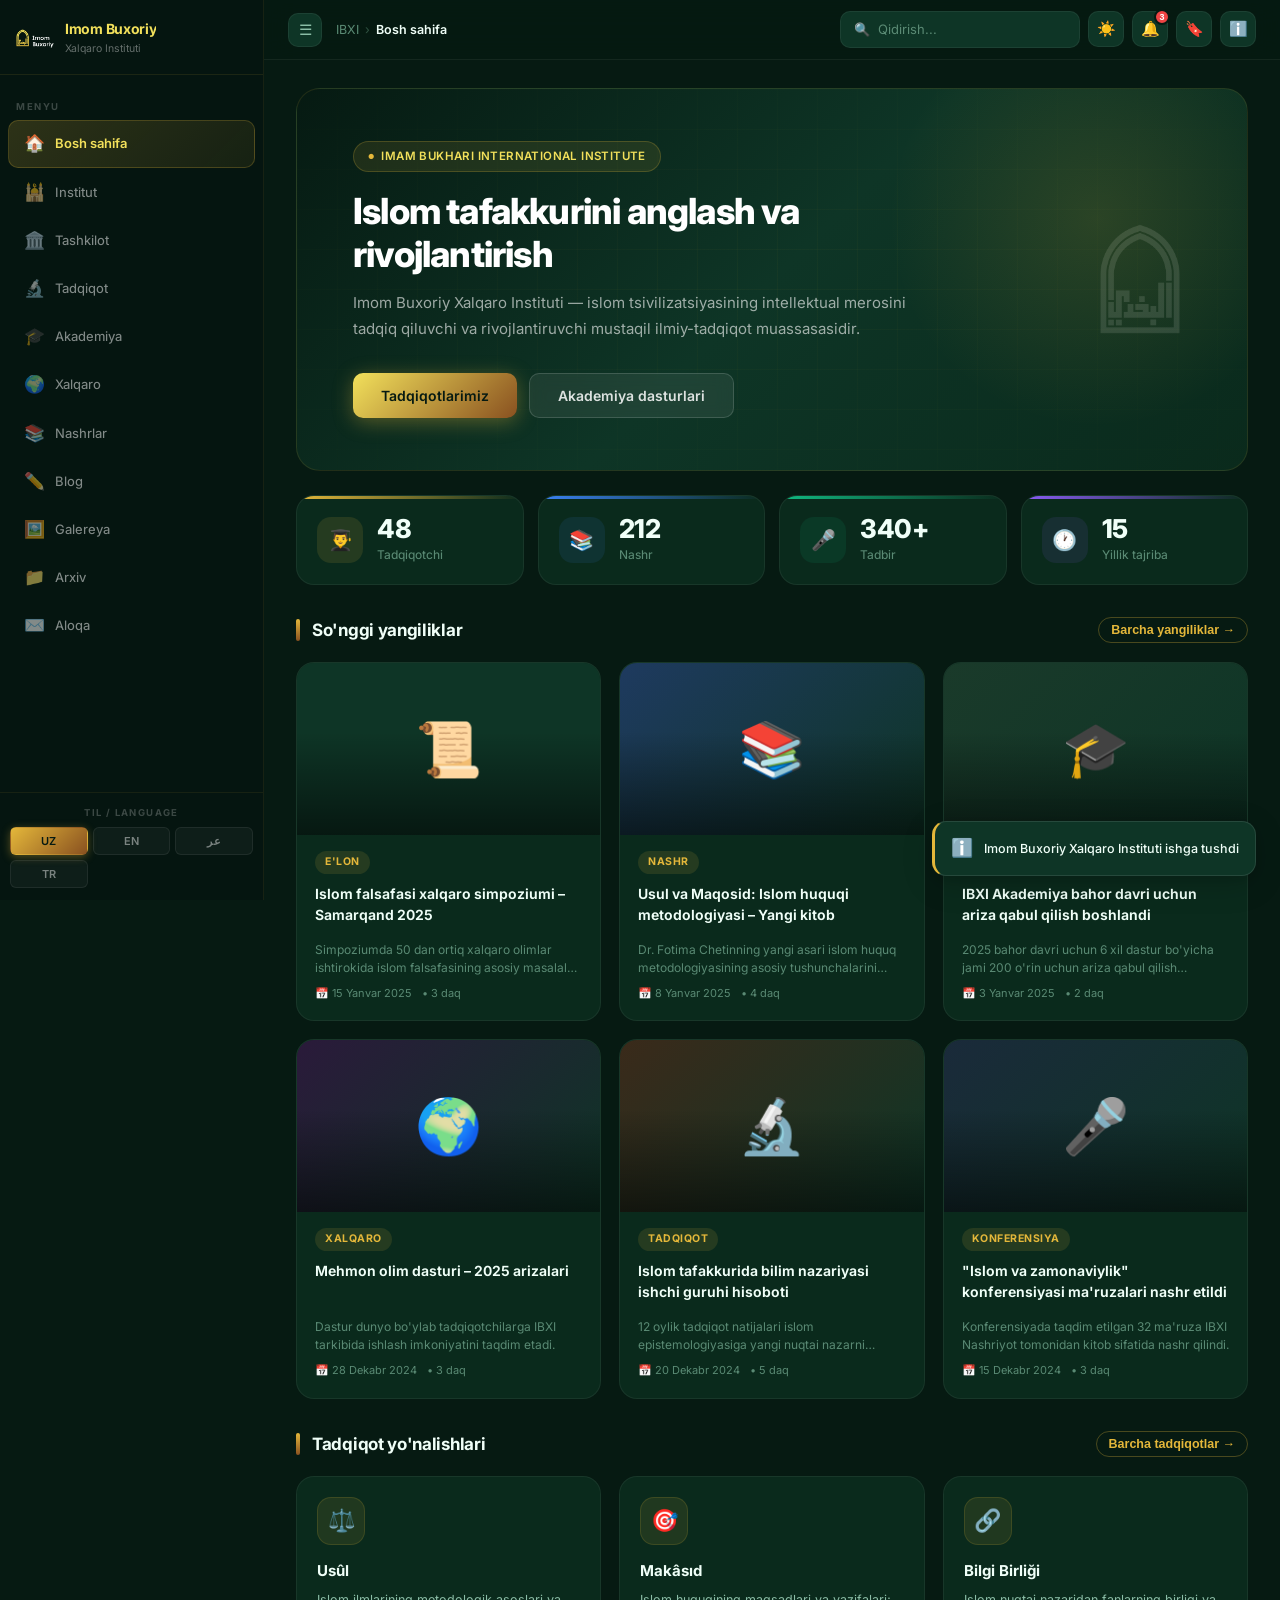
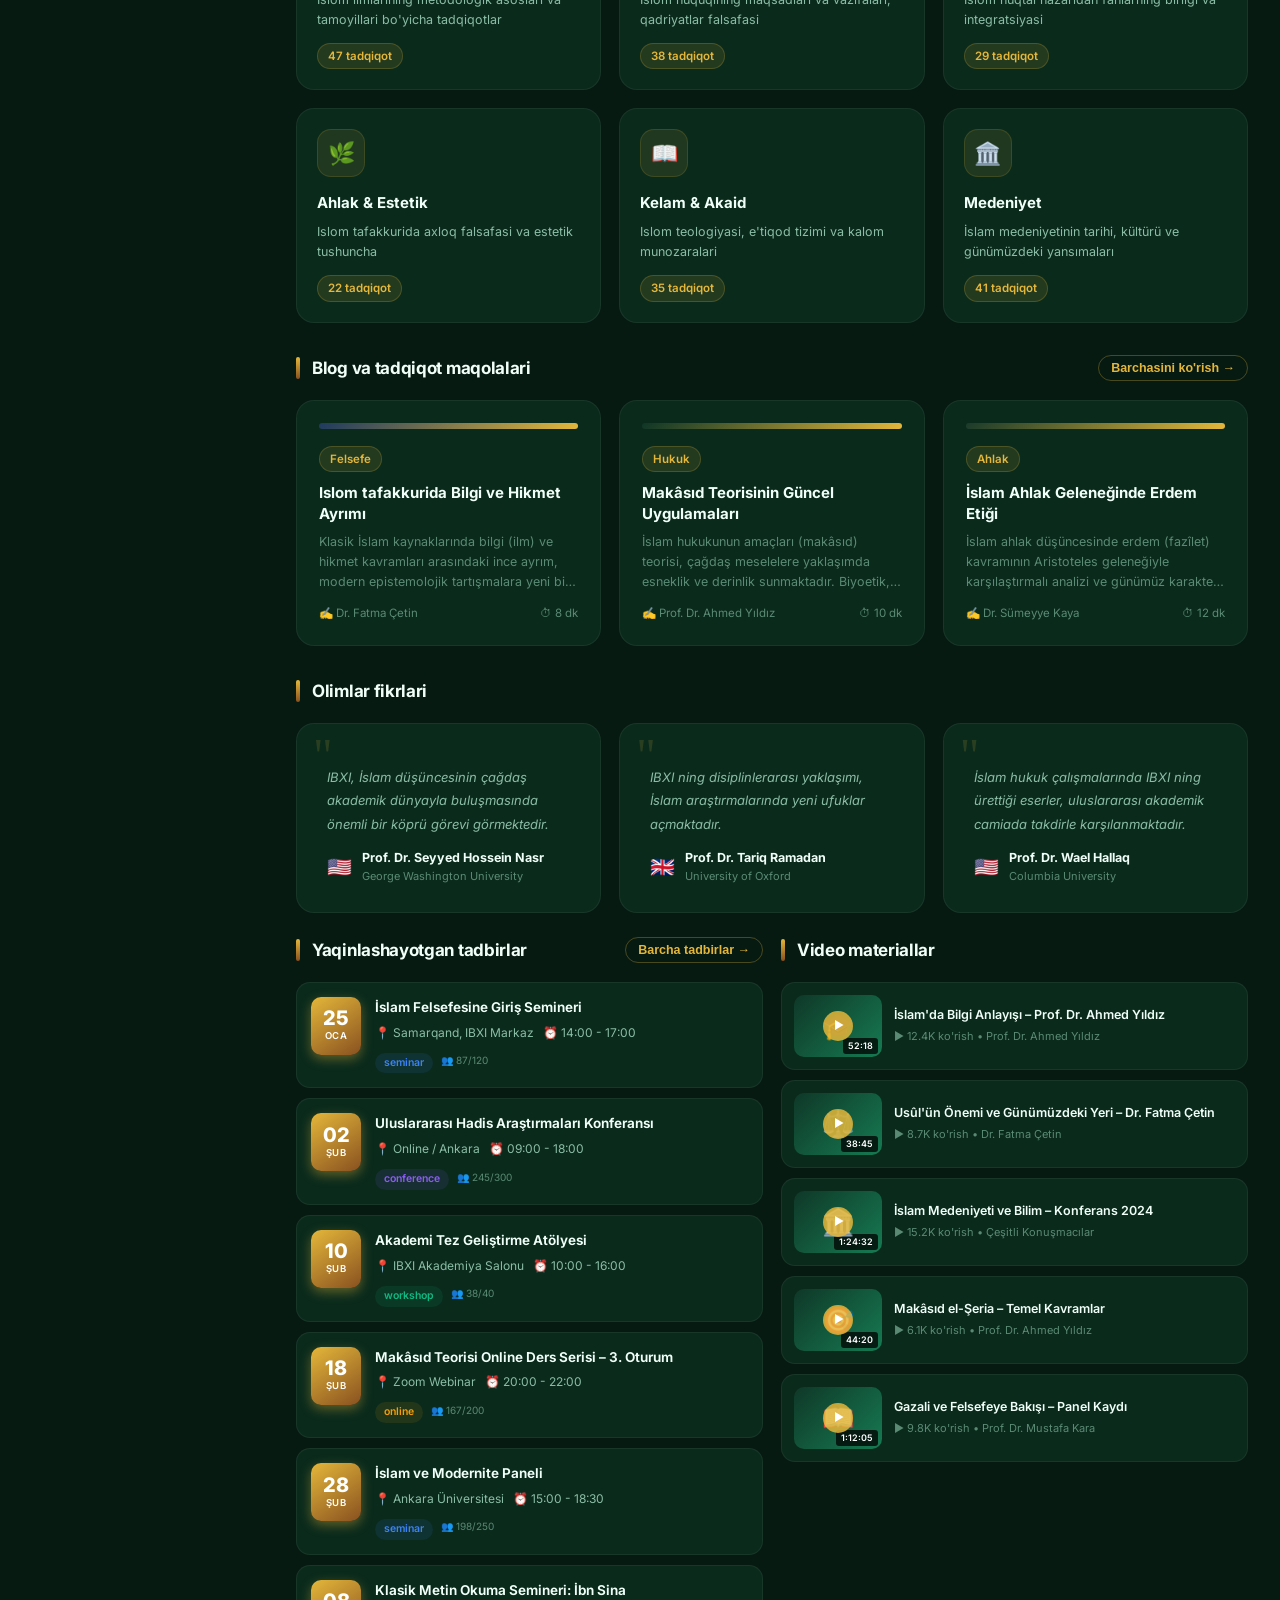
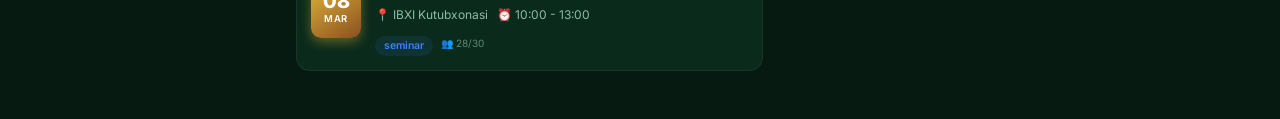
==== index.html @ f5ecc27b "IBXI - Imom Buxoriy Xalqaro Instituti web sayti 4 tilli (UZ/EN/AR/TR) web sayt va admin panel: - Aso" ====
<!DOCTYPE html>
<html lang="uz" data-theme="dark">
<head>
  <meta charset="UTF-8" />
  <meta name="viewport" content="width=device-width, initial-scale=1.0" />
  <title>Imom Buxoriy Xalqaro Instituti</title>
  <link rel="stylesheet" href="assets/css/style.css" />
  <link rel="icon" href="data:image/svg+xml,<svg xmlns='http://www.w3.org/2000/svg' viewBox='0 0 100 100'><rect width='100' height='100' rx='20' fill='%230f563e'/><text y='72' x='50' text-anchor='middle' font-size='36' font-family='serif' fill='%23e4b73a'>ب</text></svg>" />
</head>
<body>

<!-- MOBILE OVERLAY -->
<div id="mobile-overlay"></div>

<!-- LOADER -->
<div class="loader-backdrop show" id="loader">
  <img src="assets/img/logo-gold.png" alt="Logo" style="width:52px;height:52px;object-fit:contain;margin-bottom:4px" />
  <div class="spin"></div>
  <div class="loader-label">Imom Buxoriy Xalqaro Instituti yuklanmoqda...</div>
</div>

<!-- SIDEBAR -->
<aside id="sidebar"></aside>

<!-- TOPBAR -->
<header id="topbar"></header>

<!-- MAIN CONTENT -->
<main id="main-content">
  <div id="pages-container"></div>
</main>

<!-- SCROLL TO TOP -->
<button id="scroll-top-btn" onclick="scrollToTop()" title="Tepaga">↑</button>

<!-- TOAST CONTAINER -->
<div class="toast-container" id="toast-container"></div>

<!-- Generic Modal -->
<div class="modal-backdrop" id="news-modal">
  <div class="modal-box">
    <button class="modal-close" onclick="closeModal('news-modal')">✕</button>
    <div id="modal-content"></div>
  </div>
</div>

<!-- About Modal -->
<div class="modal-backdrop" id="about-modal">
  <div class="modal-box" style="max-width:460px">
    <button class="modal-close" onclick="closeModal('about-modal')">✕</button>
    <div style="text-align:center;margin-bottom:24px">
      <img src="assets/img/logo-gold.png" alt="Logo" style="width:72px;height:72px;object-fit:contain;margin:0 auto 14px" />
      <h2 style="font-size:20px;font-weight:700;color:var(--text-1)">Imom Buxoriy Xalqaro Instituti</h2>
      <p style="font-size:13px;color:var(--text-3);margin-top:4px">Imam Bukhari International Institute</p>
    </div>
    <div style="font-size:13px;color:var(--text-2);line-height:1.8;margin-bottom:20px">
      Bu ilova Imom Buxoriy Xalqaro Institutining barcha tadqiqot, ta'lim, nashriyot va tadbirlar faoliyatini kuzatib borish imkonini beradi.
    </div>
    <div style="display:grid;grid-template-columns:1fr 1fr;gap:10px;margin-bottom:20px">
      <div style="background:var(--surface-2);border:1px solid var(--border-1);border-radius:12px;padding:14px;text-align:center">
        <div style="font-size:15px;font-weight:700;color:var(--gold)">6</div>
        <div style="font-size:12px;color:var(--text-3);margin-top:4px">Tadqiqot yo'nalishlari</div>
      </div>
      <div style="background:var(--surface-2);border:1px solid var(--border-1);border-radius:12px;padding:14px;text-align:center">
        <div style="font-size:15px;font-weight:700;color:var(--gold)">6</div>
        <div style="font-size:12px;color:var(--text-3);margin-top:4px">Akademik dasturlar</div>
      </div>
      <div style="background:var(--surface-2);border:1px solid var(--border-1);border-radius:12px;padding:14px;text-align:center">
        <div style="font-size:15px;font-weight:700;color:var(--gold)">200+</div>
        <div style="font-size:12px;color:var(--text-3);margin-top:4px">Nashrlar</div>
      </div>
      <div style="background:var(--surface-2);border:1px solid var(--border-1);border-radius:12px;padding:14px;text-align:center">
        <div style="font-size:15px;font-weight:700;color:var(--gold)">340+</div>
        <div style="font-size:12px;color:var(--text-3);margin-top:4px">Tadbirlar</div>
      </div>
    </div>
    <div style="text-align:center">
      <div style="font-size:11px;color:var(--text-3)">Versiya 2.0.0 • 2025</div>
      <div style="font-size:11px;color:var(--text-3)">imambukhari.uz</div>
    </div>
  </div>
</div>

<!-- SCRIPTS -->
<script src="assets/js/data.js"></script>
<script src="assets/js/app.js"></script>

</body>
</html>
---- assets/css/style.css ----
/* =====================================================
   Imom Buxoriy Xalqaro Instituti  |  Premium UI v3.0
   ===================================================== */

@import url('https://fonts.googleapis.com/css2?family=Inter:wght@300;400;500;600;700;800&family=Amiri:wght@400;700&display=swap');

/* ─────────────────────────────────────────────────────
   DESIGN TOKENS
───────────────────────────────────────────────────── */
:root {
  /* Gold palette (brand gold: #e4b73a) */
  --gold-100: #fdf8e8;
  --gold-300: #f2e05b;
  --gold-400: #e4b73a;
  --gold-500: #c49a2e;
  --gold-600: #895120;
  --gold:     #e4b73a;

  /* Green palette (brand: #0f563e / #199b68) */
  --navy-900: #061a12;
  --navy-800: #0a2a1c;
  --navy-700: #0f3828;
  --navy-600: #0f563e;
  --navy-500: #167a52;
  --navy:     #0f3828;

  /* Sidebar */
  --sidebar-width: 264px;
  --topbar-h:       60px;

  /* Radius */
  --r-xs:  6px;
  --r-sm:  10px;
  --r-md:  14px;
  --r-lg:  18px;
  --r-xl:  24px;
  --r-full: 9999px;

  /* Shadow */
  --sh-xs:  0 1px 3px rgba(0,0,0,.08), 0 1px 2px rgba(0,0,0,.06);
  --sh-sm:  0 2px 8px rgba(0,0,0,.10), 0 1px 3px rgba(0,0,0,.06);
  --sh-md:  0 4px 16px rgba(0,0,0,.12), 0 2px 6px rgba(0,0,0,.08);
  --sh-lg:  0 8px 32px rgba(0,0,0,.16), 0 4px 12px rgba(0,0,0,.10);
  --sh-xl:  0 20px 60px rgba(0,0,0,.22), 0 8px 24px rgba(0,0,0,.14);
  --sh-gold: 0 4px 20px rgba(228,183,58,.35);
  --sh-gold-lg: 0 8px 40px rgba(228,183,58,.45);

  /* Transition */
  --t-fast: 150ms cubic-bezier(.4,0,.2,1);
  --t-base: 250ms cubic-bezier(.4,0,.2,1);
  --t-slow: 400ms cubic-bezier(.4,0,.2,1);
}

/* ─── DARK THEME ──────────────────────────────────── */
[data-theme="dark"] {
  --page-bg:        #061a12;
  --surface-1:      #0a2a1c;
  --surface-2:      #0e3526;
  --surface-3:      #124030;
  --surface-hover:  #164a38;
  --surface-active: #1a5540;

  --text-1:   #f0fff8;
  --text-2:   #8bbda6;
  --text-3:   #5a8a74;
  --text-inv: #061a12;

  --border-1: rgba(255,255,255,.06);
  --border-2: rgba(255,255,255,.10);
  --border-3: rgba(255,255,255,.14);

  --sidebar-bg:    #051510;
  --sidebar-item:  rgba(255,255,255,.04);
  --topbar-bg:     rgba(6,26,18,.88);

  --glass-bg:      rgba(10,42,28,.75);
  --glass-border:  rgba(255,255,255,.07);

  --chip-bg:  rgba(228,183,58,.12);
  --chip-text: #e4b73a;
}

/* ─── LIGHT THEME ─────────────────────────────────── */
[data-theme="light"] {
  --page-bg:        #f0f5f2;
  --surface-1:      #ffffff;
  --surface-2:      #f5f9f7;
  --surface-3:      #ecf2ee;
  --surface-hover:  #e6efe9;
  --surface-active: #dce8e0;

  --text-1:   #0a2a1c;
  --text-2:   #3d6652;
  --text-3:   #7a9e8c;
  --text-inv: #ffffff;

  --border-1: rgba(0,0,0,.06);
  --border-2: rgba(0,0,0,.09);
  --border-3: rgba(0,0,0,.14);

  --sidebar-bg:    #051510;
  --sidebar-item:  rgba(255,255,255,.04);
  --topbar-bg:     rgba(240,245,242,.92);

  --glass-bg:      rgba(255,255,255,.80);
  --glass-border:  rgba(0,0,0,.07);

  --chip-bg:  rgba(228,183,58,.14);
  --chip-text: #895120;
}

/* ─────────────────────────────────────────────────────
   RESET & BASE
───────────────────────────────────────────────────── */
*, *::before, *::after { box-sizing: border-box; margin: 0; padding: 0; }
html { font-size: 16px; scroll-behavior: smooth; }

body {
  font-family: 'Inter', sans-serif;
  background: var(--page-bg);
  color: var(--text-1);
  line-height: 1.6;
  overflow-x: hidden;
  transition: background var(--t-base), color var(--t-base);
}
[dir="rtl"] body { font-family: 'Amiri', 'Inter', sans-serif; }

a { text-decoration: none; color: inherit; }
button { cursor: pointer; border: none; outline: none; background: none; }
img { max-width: 100%; display: block; }
ul { list-style: none; }

/* Scrollbar */
::-webkit-scrollbar { width: 5px; height: 5px; }
::-webkit-scrollbar-track { background: transparent; }
::-webkit-scrollbar-thumb { background: rgba(228,183,58,.4); border-radius: 99px; }
::-webkit-scrollbar-thumb:hover { background: var(--gold); }

/* Focus ring */
:focus-visible { outline: 2px solid var(--gold); outline-offset: 2px; }

/* Mark (search highlight) */
mark { background: rgba(228,183,58,.22); color: var(--gold); border-radius: 3px; padding: 0 2px; }

/* ─────────────────────────────────────────────────────
   LAYOUT
───────────────────────────────────────────────────── */
#sidebar {
  position: fixed;
  inset: 0 auto 0 0;
  width: var(--sidebar-width);
  background: var(--sidebar-bg);
  display: flex;
  flex-direction: column;
  z-index: 1000;
  transition: width var(--t-base);
  overflow: hidden;
  border-right: 1px solid rgba(228,183,58,.08);
}
#sidebar.collapsed { width: 68px; }

#topbar {
  position: fixed;
  top: 0; left: var(--sidebar-width); right: 0;
  height: var(--topbar-h);
  background: var(--topbar-bg);
  backdrop-filter: blur(16px) saturate(180%);
  -webkit-backdrop-filter: blur(16px) saturate(180%);
  border-bottom: 1px solid var(--border-1);
  display: flex;
  align-items: center;
  justify-content: space-between;
  padding: 0 24px;
  z-index: 900;
  transition: left var(--t-base);
}
#topbar.collapsed { left: 68px; }

#main-content {
  margin-left: var(--sidebar-width);
  margin-top: var(--topbar-h);
  padding: 28px 32px 48px;
  min-height: calc(100vh - var(--topbar-h));
  transition: margin-left var(--t-base);
}
#main-content.collapsed { margin-left: 68px; }

/* ─────────────────────────────────────────────────────
   SIDEBAR INTERNALS
───────────────────────────────────────────────────── */
.sidebar-logo {
  display: flex;
  align-items: center;
  gap: 11px;
  padding: 18px 16px 16px;
  border-bottom: 1px solid rgba(228,183,58,.1);
  flex-shrink: 0;
}

.logo-mark {
  width: 38px; height: 38px;
  background: linear-gradient(135deg, var(--gold), var(--gold-600));
  border-radius: 10px;
  display: flex; align-items: center; justify-content: center;
  font-weight: 800; font-size: 13px; color: #fff;
  flex-shrink: 0;
  box-shadow: 0 4px 14px rgba(228,183,58,.5);
  letter-spacing: -.5px;
}

.logo-text { overflow: hidden; transition: var(--t-base); white-space: nowrap; }
.logo-text .lt-main { display: block; font-size: 14px; font-weight: 700; color: var(--gold-300); letter-spacing: -.3px; }
.logo-text .lt-sub  { display: block; font-size: 10.5px; font-weight: 400; color: rgba(255,255,255,.38); margin-top: 1px; }
#sidebar.collapsed .logo-text { opacity: 0; width: 0; }

.sidebar-nav { flex: 1; padding: 10px 0; overflow-y: auto; overflow-x: hidden; }
.sidebar-nav::-webkit-scrollbar { width: 3px; }

.nav-group-label {
  font-size: 9.5px; font-weight: 700; letter-spacing: 1.6px;
  text-transform: uppercase; color: rgba(255,255,255,.22);
  padding: 14px 16px 5px;
  white-space: nowrap; transition: var(--t-base);
}
#sidebar.collapsed .nav-group-label { opacity: 0; }

.nav-item {
  display: flex; align-items: center; gap: 10px;
  padding: 9px 14px;
  margin: 1px 8px;
  color: rgba(255,255,255,.5);
  font-size: 13px; font-weight: 450;
  border-radius: var(--r-sm);
  cursor: pointer;
  transition: all var(--t-fast);
  position: relative;
  white-space: nowrap;
  border: 1px solid transparent;
}
.nav-item:hover {
  background: var(--sidebar-item);
  color: rgba(255,255,255,.85);
  border-color: rgba(255,255,255,.05);
}
.nav-item.active {
  background: linear-gradient(135deg, rgba(228,183,58,.18), rgba(228,183,58,.08));
  color: var(--gold-300);
  font-weight: 600;
  border-color: rgba(228,183,58,.22);
}
.nav-item.active .nav-icon { color: var(--gold); }

.nav-icon {
  font-size: 17px;
  width: 22px; text-align: center;
  flex-shrink: 0;
  transition: var(--t-fast);
}
.nav-label { transition: var(--t-base); line-height: 1; }
#sidebar.collapsed .nav-label { opacity: 0; width: 0; overflow: hidden; }

/* Tooltip when collapsed */
.nav-tooltip {
  position: absolute;
  left: calc(68px - 8px);
  top: 50%; transform: translateY(-50%);
  background: var(--surface-2);
  color: var(--text-1);
  padding: 6px 12px;
  border-radius: var(--r-sm);
  font-size: 12px; font-weight: 500;
  white-space: nowrap;
  opacity: 0; visibility: hidden;
  pointer-events: none;
  box-shadow: var(--sh-md);
  border: 1px solid var(--border-2);
  transition: var(--t-fast);
  z-index: 9999;
}
#sidebar.collapsed .nav-item:hover .nav-tooltip { opacity: 1; visibility: visible; }

/* Sidebar footer */
.sidebar-footer {
  padding: 12px 10px;
  border-top: 1px solid rgba(228,183,58,.08);
  flex-shrink: 0;
}
.lang-grid {
  display: grid;
  grid-template-columns: 1fr 1fr 1fr;
  gap: 5px;
}
#sidebar.collapsed .lang-grid { grid-template-columns: 1fr; }

.lang-btn {
  background: rgba(255,255,255,.04);
  color: rgba(255,255,255,.45);
  border: 1px solid rgba(255,255,255,.07);
  border-radius: var(--r-xs);
  padding: 6px 4px;
  font-size: 11px; font-weight: 600;
  font-family: 'Inter', sans-serif;
  letter-spacing: .3px;
  transition: all var(--t-fast);
  text-align: center;
}
.lang-btn:hover { background: rgba(255,255,255,.08); color: rgba(255,255,255,.75); }
.lang-btn.active {
  background: linear-gradient(135deg, var(--gold), var(--gold-600));
  color: var(--navy-900);
  border-color: transparent;
  box-shadow: 0 2px 8px rgba(228,183,58,.35);
}

/* ─────────────────────────────────────────────────────
   TOPBAR INTERNALS
───────────────────────────────────────────────────── */
.topbar-left { display: flex; align-items: center; gap: 14px; }

.tb-toggle {
  width: 34px; height: 34px;
  background: var(--surface-2);
  border: 1px solid var(--border-1);
  border-radius: var(--r-sm);
  display: flex; align-items: center; justify-content: center;
  font-size: 15px; color: var(--text-2);
  transition: all var(--t-fast);
}
.tb-toggle:hover { background: var(--gold); color: #fff; border-color: transparent; }

.breadcrumb {
  display: flex; align-items: center; gap: 6px;
  font-size: 12.5px; color: var(--text-3);
}
.breadcrumb .bc-sep { opacity: .5; }
.breadcrumb .bc-current { color: var(--text-1); font-weight: 600; }

.topbar-right { display: flex; align-items: center; gap: 8px; position: relative; }

/* Search */
.search-wrap {
  position: relative;
  display: flex; align-items: center;
}
.search-box {
  display: flex; align-items: center; gap: 8px;
  background: var(--surface-2);
  border: 1px solid var(--border-1);
  border-radius: var(--r-sm);
  padding: 7px 13px;
  width: 240px;
  transition: all var(--t-base);
}
.search-box:focus-within {
  border-color: rgba(228,183,58,.5);
  box-shadow: 0 0 0 3px rgba(228,183,58,.1);
  width: 300px;
}
.search-box .si { font-size: 13px; color: var(--text-3); flex-shrink: 0; }
.search-box input {
  border: none; background: transparent;
  color: var(--text-1); font-size: 13px;
  font-family: 'Inter', sans-serif;
  width: 100%; outline: none;
}
.search-box input::placeholder { color: var(--text-3); }

.search-results {
  display: none;
  position: absolute;
  top: calc(100% + 8px);
  right: 0;
  width: 360px;
  background: var(--surface-2);
  border: 1px solid var(--border-2);
  border-radius: var(--r-md);
  box-shadow: var(--sh-xl);
  z-index: 9999;
  max-height: 380px;
  overflow-y: auto;
  overflow-x: hidden;
}
.search-results.show { display: block; animation: dropIn .18s ease; }
@keyframes dropIn {
  from { opacity: 0; transform: translateY(-6px) scale(.98); }
  to   { opacity: 1; transform: translateY(0)    scale(1); }
}
.sr-item {
  display: flex; gap: 12px; align-items: center;
  padding: 11px 16px;
  cursor: pointer;
  transition: background var(--t-fast);
  border-bottom: 1px solid var(--border-1);
}
.sr-item:last-child { border-bottom: none; }
.sr-item:hover { background: var(--surface-hover); }
.sr-icon { font-size: 20px; flex-shrink: 0; }
.sr-title { font-size: 13px; font-weight: 500; color: var(--text-1); line-height: 1.4; }
.sr-cat   { font-size: 11px; color: var(--text-3); margin-top: 2px; }

/* Topbar icon buttons */
.tb-btn {
  width: 36px; height: 36px;
  background: var(--surface-2);
  border: 1px solid var(--border-1);
  border-radius: var(--r-sm);
  display: flex; align-items: center; justify-content: center;
  font-size: 15px; color: var(--text-2);
  transition: all var(--t-fast);
  position: relative;
  flex-shrink: 0;
}
.tb-btn:hover { background: var(--gold); color: #fff; border-color: transparent; box-shadow: var(--sh-gold); }

.notif-dot {
  position: absolute; top: -3px; right: -3px;
  width: 16px; height: 16px;
  background: #ef4444;
  border-radius: 50%;
  font-size: 9px; font-weight: 700; color: #fff;
  display: flex; align-items: center; justify-content: center;
  border: 2px solid var(--page-bg);
}

/* ─────────────────────────────────────────────────────
   PAGE SYSTEM
───────────────────────────────────────────────────── */
.page { display: none; }
.page.active {
  display: block;
  animation: pageIn .32s cubic-bezier(.22,.61,.36,1);
}
@keyframes pageIn {
  from { opacity: 0; transform: translateY(16px); }
  to   { opacity: 1; transform: translateY(0); }
}

/* ─────────────────────────────────────────────────────
   SECTION HEADERS
───────────────────────────────────────────────────── */
.page-hero {
  margin-bottom: 28px;
}
.page-hero h1 {
  font-size: 26px; font-weight: 800;
  color: var(--text-1); letter-spacing: -.6px;
  line-height: 1.2;
}
.page-hero p { font-size: 14px; color: var(--text-2); margin-top: 6px; line-height: 1.6; }

.section-head {
  display: flex; align-items: center; justify-content: space-between;
  margin-bottom: 18px; margin-top: 32px;
}
.section-head:first-child { margin-top: 0; }
.section-head .sh-left { display: flex; align-items: center; gap: 12px; }
.sh-bar {
  width: 4px; height: 22px;
  background: linear-gradient(180deg, var(--gold), var(--gold-600));
  border-radius: 99px;
  flex-shrink: 0;
}
.section-head h2 {
  font-size: 17px; font-weight: 700;
  color: var(--text-1); letter-spacing: -.3px;
}
.section-head .see-all {
  font-size: 12.5px; font-weight: 600; color: var(--gold);
  padding: 5px 12px; border-radius: var(--r-full);
  border: 1px solid rgba(228,183,58,.3);
  transition: all var(--t-fast);
  cursor: pointer;
}
.section-head .see-all:hover {
  background: rgba(228,183,58,.1);
  border-color: var(--gold);
}

/* ─────────────────────────────────────────────────────
   GRID SYSTEM
───────────────────────────────────────────────────── */
.g-2 { display: grid; grid-template-columns: repeat(2, 1fr); gap: 18px; }
.g-3 { display: grid; grid-template-columns: repeat(3, 1fr); gap: 18px; }
.g-4 { display: grid; grid-template-columns: repeat(4, 1fr); gap: 16px; }
.g-auto { display: grid; grid-template-columns: repeat(auto-fill, minmax(280px,1fr)); gap: 18px; }

/* ─────────────────────────────────────────────────────
   CARDS — Base
───────────────────────────────────────────────────── */
.card {
  background: var(--surface-1);
  border: 1px solid var(--border-1);
  border-radius: var(--r-lg);
  padding: 22px;
  transition: all var(--t-base);
}
.card-hover:hover {
  border-color: rgba(228,183,58,.3);
  box-shadow: var(--sh-md);
  transform: translateY(-2px);
}

/* Glass card */
.card-glass {
  background: var(--glass-bg);
  backdrop-filter: blur(20px) saturate(160%);
  -webkit-backdrop-filter: blur(20px) saturate(160%);
  border: 1px solid var(--glass-border);
  border-radius: var(--r-lg);
  padding: 22px;
}

/* ─────────────────────────────────────────────────────
   HERO BANNER
───────────────────────────────────────────────────── */
.hero-banner {
  position: relative;
  background: linear-gradient(135deg, #061a12 0%, #0e3526 50%, #0a2a1c 100%);
  border-radius: var(--r-xl);
  padding: 52px 56px;
  overflow: hidden;
  margin-bottom: 24px;
  border: 1px solid rgba(228,183,58,.12);
}
/* Decorative grid */
.hero-banner::before {
  content: '';
  position: absolute; inset: 0;
  background-image:
    linear-gradient(rgba(228,183,58,.04) 1px, transparent 1px),
    linear-gradient(90deg, rgba(228,183,58,.04) 1px, transparent 1px);
  background-size: 40px 40px;
  mask-image: radial-gradient(ellipse 80% 80% at 50% 50%, black, transparent);
}
/* Glow blobs */
.hero-banner::after {
  content: '';
  position: absolute;
  top: -80px; right: -60px;
  width: 420px; height: 420px;
  background: radial-gradient(circle, rgba(228,183,58,.14) 0%, transparent 70%);
  border-radius: 50%;
  pointer-events: none;
}
.hero-content { position: relative; z-index: 1; max-width: 600px; }
.hero-eyebrow {
  display: inline-flex; align-items: center; gap: 7px;
  background: rgba(228,183,58,.1);
  border: 1px solid rgba(228,183,58,.22);
  border-radius: var(--r-full);
  padding: 5px 14px;
  font-size: 11.5px; font-weight: 600; color: var(--gold-300);
  letter-spacing: .4px; text-transform: uppercase;
  margin-bottom: 18px;
}
.hero-eyebrow::before { content: '●'; font-size: 7px; color: var(--gold); }
.hero-banner h1 {
  font-size: 36px; font-weight: 800;
  color: #fff; line-height: 1.2;
  letter-spacing: -.8px;
  margin-bottom: 14px;
}
.hero-banner h1 em {
  font-style: normal;
  background: linear-gradient(90deg, var(--gold-300), var(--gold));
  -webkit-background-clip: text;
  -webkit-text-fill-color: transparent;
  background-clip: text;
}
.hero-banner p {
  color: rgba(255,255,255,.6);
  font-size: 15px; line-height: 1.75;
  margin-bottom: 30px;
}
.hero-actions { display: flex; gap: 12px; flex-wrap: wrap; }

/* Hero decoration right side */
.hero-deco {
  position: absolute;
  right: 52px; top: 50%;
  transform: translateY(-50%);
  font-size: 110px; line-height: 1;
  color: rgba(228,183,58,.08);
  pointer-events: none;
  z-index: 0;
  user-select: none;
}

/* ─────────────────────────────────────────────────────
   BUTTONS
───────────────────────────────────────────────────── */
.btn {
  display: inline-flex; align-items: center; gap: 7px;
  padding: 10px 20px;
  border-radius: var(--r-sm);
  font-size: 13px; font-weight: 600;
  font-family: 'Inter', sans-serif;
  transition: all var(--t-fast);
  cursor: pointer; border: none; white-space: nowrap;
}
.btn-gold {
  background: linear-gradient(135deg, var(--gold-300), var(--gold-600));
  color: var(--navy-900);
  box-shadow: var(--sh-gold);
}
.btn-gold:hover { box-shadow: var(--sh-gold-lg); transform: translateY(-2px); filter: brightness(1.06); }
.btn-gold:active { transform: translateY(0); }

.btn-outline {
  background: rgba(255,255,255,.07);
  color: rgba(255,255,255,.85);
  border: 1px solid rgba(255,255,255,.15);
  backdrop-filter: blur(8px);
}
.btn-outline:hover { background: rgba(255,255,255,.14); border-color: rgba(255,255,255,.25); }

.btn-ghost {
  background: var(--surface-2);
  color: var(--text-1);
  border: 1px solid var(--border-2);
}
.btn-ghost:hover { background: var(--surface-hover); border-color: var(--border-3); }

.btn-danger {
  background: rgba(239,68,68,.12);
  color: #ef4444;
  border: 1px solid rgba(239,68,68,.2);
}
.btn-danger:hover { background: rgba(239,68,68,.2); }

.btn-sm { padding: 6px 14px; font-size: 12px; }
.btn-lg { padding: 13px 28px; font-size: 14px; }

/* ─────────────────────────────────────────────────────
   STAT CARDS
───────────────────────────────────────────────────── */
.stats-row {
  display: grid;
  grid-template-columns: repeat(4, 1fr);
  gap: 14px;
  margin-bottom: 28px;
}
.stat-card {
  background: var(--surface-1);
  border: 1px solid var(--border-1);
  border-radius: var(--r-lg);
  padding: 20px;
  display: flex; align-items: center; gap: 14px;
  transition: all var(--t-base);
  position: relative; overflow: hidden;
}
.stat-card::before {
  content: '';
  position: absolute; top: 0; left: 0; right: 0;
  height: 3px;
  border-radius: var(--r-lg) var(--r-lg) 0 0;
}
.stat-card.sc-gold::before  { background: linear-gradient(90deg, var(--gold), transparent); }
.stat-card.sc-blue::before  { background: linear-gradient(90deg, #3b82f6, transparent); }
.stat-card.sc-green::before { background: linear-gradient(90deg, #10b981, transparent); }
.stat-card.sc-purple::before { background: linear-gradient(90deg, #8b5cf6, transparent); }

.stat-card:hover { transform: translateY(-3px); box-shadow: var(--sh-md); border-color: var(--border-2); }

.stat-icon-wrap {
  width: 46px; height: 46px;
  border-radius: var(--r-md);
  display: flex; align-items: center; justify-content: center;
  font-size: 20px; flex-shrink: 0;
}
.si-gold   { background: rgba(228,183,58,.12); }
.si-blue   { background: rgba(59,130,246,.10); }
.si-green  { background: rgba(16,185,129,.10); }
.si-purple { background: rgba(139,92,246,.10); }

.stat-val {
  font-size: 26px; font-weight: 800;
  color: var(--text-1); line-height: 1;
  letter-spacing: -.5px;
}
.stat-lbl { font-size: 12px; color: var(--text-3); margin-top: 3px; font-weight: 450; }

/* ─────────────────────────────────────────────────────
   NEWS CARDS
───────────────────────────────────────────────────── */
.news-card {
  background: var(--surface-1);
  border: 1px solid var(--border-1);
  border-radius: var(--r-lg);
  overflow: hidden;
  cursor: pointer;
  transition: all var(--t-base);
  display: flex; flex-direction: column;
}
.news-card:hover {
  transform: translateY(-4px);
  box-shadow: var(--sh-lg);
  border-color: rgba(228,183,58,.25);
}
.news-thumb {
  height: 172px;
  display: flex; align-items: center; justify-content: center;
  font-size: 54px;
  position: relative; overflow: hidden;
  flex-shrink: 0;
}
.news-thumb::after {
  content: '';
  position: absolute; inset: 0;
  background: linear-gradient(to bottom, transparent 40%, rgba(0,0,0,.55));
}
.news-body { padding: 16px 18px 18px; flex: 1; display: flex; flex-direction: column; }
.news-chip {
  display: inline-flex; align-items: center;
  background: var(--chip-bg);
  color: var(--chip-text);
  padding: 3px 10px;
  border-radius: var(--r-full);
  font-size: 10.5px; font-weight: 700;
  letter-spacing: .5px; text-transform: uppercase;
  margin-bottom: 9px; width: fit-content;
}
.news-card h3 {
  font-size: 14px; font-weight: 650;
  color: var(--text-1); line-height: 1.5;
  margin-bottom: 10px; flex: 1;
}
.news-meta {
  display: flex; align-items: center; gap: 10px;
  font-size: 11px; color: var(--text-3);
}
.news-meta span { display: flex; align-items: center; gap: 4px; }

/* ─────────────────────────────────────────────────────
   RESEARCH CARDS
───────────────────────────────────────────────────── */
.research-card {
  background: var(--surface-1);
  border: 1px solid var(--border-1);
  border-radius: var(--r-lg);
  padding: 20px;
  cursor: pointer;
  transition: all var(--t-base);
  position: relative; overflow: hidden;
}
.research-card::after {
  content: '';
  position: absolute; left: 0; top: 0; bottom: 0;
  width: 3px;
  background: linear-gradient(180deg, var(--gold), var(--gold-600));
  border-radius: 0 3px 3px 0;
  transform: scaleY(0);
  transform-origin: bottom;
  transition: transform var(--t-base);
}
.research-card:hover { border-color: rgba(228,183,58,.28); box-shadow: var(--sh-md); }
.research-card:hover::after { transform: scaleY(1); }
.research-card:hover .rc-icon { transform: scale(1.1) rotate(-4deg); }

.rc-icon {
  width: 48px; height: 48px;
  background: rgba(228,183,58,.1);
  border-radius: var(--r-md);
  display: flex; align-items: center; justify-content: center;
  font-size: 22px; margin-bottom: 14px;
  transition: transform var(--t-base);
  border: 1px solid rgba(228,183,58,.15);
}
.research-card h3 { font-size: 15px; font-weight: 700; color: var(--text-1); margin-bottom: 7px; }
.research-card p  { font-size: 12.5px; color: var(--text-2); line-height: 1.6; }

/* ─────────────────────────────────────────────────────
   EVENT ITEMS
───────────────────────────────────────────────────── */
.event-row {
  display: flex; gap: 14px; align-items: flex-start;
  background: var(--surface-1);
  border: 1px solid var(--border-1);
  border-radius: var(--r-md);
  padding: 14px;
  cursor: pointer;
  transition: all var(--t-fast);
}
.event-row:hover { border-color: rgba(228,183,58,.3); background: var(--surface-2); }

.event-date-box {
  width: 50px; height: 58px;
  background: linear-gradient(145deg, var(--gold), var(--gold-600));
  border-radius: var(--r-sm);
  display: flex; flex-direction: column;
  align-items: center; justify-content: center;
  flex-shrink: 0; color: #fff;
  box-shadow: 0 4px 12px rgba(228,183,58,.4);
}
.event-date-box .eday  { font-size: 20px; font-weight: 800; line-height: 1; }
.event-date-box .emon  { font-size: 9.5px; font-weight: 600; text-transform: uppercase; letter-spacing: .5px; }

.event-info h4 { font-size: 13.5px; font-weight: 650; color: var(--text-1); margin-bottom: 4px; }
.event-info p  { font-size: 12px; color: var(--text-2); }

.event-tag {
  display: inline-block;
  padding: 2px 9px;
  border-radius: var(--r-full);
  font-size: 10.5px; font-weight: 600;
  margin-top: 6px;
}
.event-tag.seminar    { background: rgba(59,130,246,.1);  color: #3b82f6; }
.event-tag.conference { background: rgba(139,92,246,.1);  color: #8b5cf6; }
.event-tag.workshop   { background: rgba(16,185,129,.1);  color: #10b981; }
.event-tag.online     { background: rgba(245,158,11,.1);  color: #f59e0b; }

/* ─────────────────────────────────────────────────────
   VIDEO CARDS
───────────────────────────────────────────────────── */
.video-row {
  display: flex; gap: 12px; align-items: center;
  background: var(--surface-1);
  border: 1px solid var(--border-1);
  border-radius: var(--r-md);
  padding: 12px;
  cursor: pointer;
  transition: all var(--t-fast);
}
.video-row:hover { border-color: rgba(228,183,58,.3); background: var(--surface-2); }
.video-row:hover .play-ring { background: var(--gold); transform: scale(1.05); }

.vid-thumb {
  width: 88px; height: 62px;
  border-radius: var(--r-sm);
  background: linear-gradient(135deg, var(--navy-700), var(--navy-500));
  display: flex; align-items: center; justify-content: center;
  flex-shrink: 0; position: relative; overflow: hidden;
}
.vid-thumb .vt-emoji { font-size: 26px; position: relative; z-index: 1; }
.vid-dur {
  position: absolute; bottom: 3px; right: 4px;
  background: rgba(0,0,0,.75); color: #fff;
  font-size: 9px; font-weight: 600;
  padding: 1px 5px; border-radius: 3px;
}
.play-ring {
  position: absolute;
  width: 30px; height: 30px;
  background: rgba(228,183,58,.85);
  border-radius: 50%;
  display: flex; align-items: center; justify-content: center;
  font-size: 11px; color: #fff;
  transition: all var(--t-fast);
  z-index: 2;
  padding-left: 2px;
}
.vid-info .vi-title { font-size: 12.5px; font-weight: 600; color: var(--text-1); line-height: 1.4; margin-bottom: 4px; }
.vid-info .vi-views { font-size: 11px; color: var(--text-3); }

/* ─────────────────────────────────────────────────────
   PUBLICATIONS
───────────────────────────────────────────────────── */
.pub-row {
  display: flex; gap: 16px;
  background: var(--surface-1);
  border: 1px solid var(--border-1);
  border-radius: var(--r-lg);
  padding: 18px;
  cursor: pointer;
  transition: all var(--t-base);
}
.pub-row:hover { border-color: rgba(228,183,58,.3); box-shadow: var(--sh-sm); transform: translateX(3px); }

.pub-spine {
  width: 66px; height: 92px;
  border-radius: var(--r-sm);
  flex-shrink: 0;
  display: flex; align-items: center; justify-content: center;
  box-shadow: 3px 3px 10px rgba(0,0,0,.25);
}
.pub-spine span {
  font-size: 13px; font-weight: 800;
  color: var(--gold-300);
  text-align: center; padding: 4px;
  line-height: 1.2;
}
.pub-info { flex: 1; min-width: 0; }
.pub-info h4 { font-size: 14px; font-weight: 700; color: var(--text-1); line-height: 1.45; margin-bottom: 5px; }
.pub-author   { font-size: 12.5px; color: var(--gold); margin-bottom: 5px; }
.pub-desc     { font-size: 12px; color: var(--text-2); line-height: 1.6; margin-bottom: 8px; }

/* ─────────────────────────────────────────────────────
   TABS
───────────────────────────────────────────────────── */
.tabs-wrap {
  display: flex; gap: 3px;
  background: var(--surface-2);
  border: 1px solid var(--border-1);
  border-radius: var(--r-md);
  padding: 4px;
  width: fit-content;
  margin-bottom: 22px;
}
.tab-btn {
  padding: 8px 16px;
  border-radius: var(--r-sm);
  font-size: 13px; font-weight: 500;
  font-family: 'Inter', sans-serif;
  color: var(--text-2);
  background: transparent;
  transition: all var(--t-fast);
  white-space: nowrap;
}
.tab-btn.active {
  background: var(--gold);
  color: var(--navy-900);
  font-weight: 700;
  box-shadow: 0 2px 8px rgba(228,183,58,.3);
}
.tab-btn:hover:not(.active) { background: var(--surface-hover); color: var(--text-1); }

.tab-content { display: none; }
.tab-content.active { display: block; animation: pageIn .2s ease; }

/* ─────────────────────────────────────────────────────
   FORMS
───────────────────────────────────────────────────── */
.form-group { margin-bottom: 16px; }
.form-label { display: block; font-size: 12.5px; font-weight: 600; color: var(--text-2); margin-bottom: 6px; letter-spacing: .1px; }

.form-input, .form-textarea, .form-select {
  width: 100%;
  background: var(--surface-2);
  border: 1px solid var(--border-2);
  border-radius: var(--r-sm);
  padding: 10px 13px;
  font-size: 13.5px; font-family: 'Inter', sans-serif;
  color: var(--text-1);
  transition: all var(--t-fast);
  outline: none;
  appearance: none;
}
.form-input:focus, .form-textarea:focus, .form-select:focus {
  border-color: var(--gold);
  box-shadow: 0 0 0 3px rgba(228,183,58,.12);
  background: var(--surface-1);
}
.form-input::placeholder, .form-textarea::placeholder { color: var(--text-3); }
.form-textarea { resize: vertical; min-height: 110px; line-height: 1.6; }
.form-select option { background: var(--surface-2); color: var(--text-1); }

/* ─────────────────────────────────────────────────────
   CHIPS / BADGES
───────────────────────────────────────────────────── */
.chip {
  display: inline-flex; align-items: center; gap: 4px;
  padding: 3px 10px;
  border-radius: var(--r-full);
  font-size: 11.5px; font-weight: 600;
  white-space: nowrap;
}
.chip-gold   { background: rgba(228,183,58,.12); color: var(--chip-text); border: 1px solid rgba(228,183,58,.2); }
.chip-blue   { background: rgba(59,130,246,.10);  color: #3b82f6; }
.chip-green  { background: rgba(16,185,129,.10);  color: #10b981; }
.chip-red    { background: rgba(239,68,68,.10);   color: #ef4444; }
.chip-purple { background: rgba(139,92,246,.10);  color: #8b5cf6; }
.chip-gray   { background: var(--surface-3); color: var(--text-2); }

/* ─────────────────────────────────────────────────────
   TEAM CARDS
───────────────────────────────────────────────────── */
.team-card {
  background: var(--surface-1);
  border: 1px solid var(--border-1);
  border-radius: var(--r-lg);
  padding: 24px 18px;
  text-align: center;
  cursor: pointer;
  transition: all var(--t-base);
  position: relative; overflow: hidden;
}
.team-card::before {
  content: '';
  position: absolute; top: 0; left: 0; right: 0; height: 60px;
  background: linear-gradient(135deg, rgba(228,183,58,.07), rgba(228,183,58,.03));
  border-radius: var(--r-lg) var(--r-lg) 0 0;
}
.team-card:hover { transform: translateY(-4px); box-shadow: var(--sh-lg); border-color: rgba(228,183,58,.3); }

.team-avatar {
  width: 72px; height: 72px;
  border-radius: 50%;
  background: linear-gradient(135deg, var(--navy-600), var(--navy-500));
  display: flex; align-items: center; justify-content: center;
  font-size: 22px; font-weight: 800; color: var(--gold);
  margin: 0 auto 13px;
  border: 2.5px solid rgba(228,183,58,.4);
  position: relative; z-index: 1;
  box-shadow: 0 4px 14px rgba(0,0,0,.2);
}
.team-card h4 { font-size: 14px; font-weight: 700; color: var(--text-1); margin-bottom: 4px; }
.team-role    { font-size: 11.5px; color: var(--gold); font-weight: 600; margin-bottom: 3px; }
.team-dept    { font-size: 11px; color: var(--text-3); }

/* ─────────────────────────────────────────────────────
   TIMELINE
───────────────────────────────────────────────────── */
.timeline { position: relative; padding-left: 32px; }
.timeline::before {
  content: '';
  position: absolute; left: 10px; top: 6px; bottom: 6px; width: 2px;
  background: linear-gradient(to bottom, var(--gold), transparent);
}
.tl-item { position: relative; margin-bottom: 26px; }
.tl-item::before {
  content: '';
  position: absolute; left: -26px; top: 5px;
  width: 11px; height: 11px;
  background: var(--gold);
  border-radius: 50%;
  border: 2.5px solid var(--page-bg);
  box-shadow: 0 0 0 3px rgba(228,183,58,.2);
}
.tl-date { font-size: 11px; font-weight: 700; color: var(--gold); letter-spacing: .8px; text-transform: uppercase; margin-bottom: 3px; }
.tl-title { font-size: 14px; font-weight: 700; color: var(--text-1); margin-bottom: 4px; }
.tl-desc  { font-size: 13px; color: var(--text-2); line-height: 1.65; }

/* ─────────────────────────────────────────────────────
   ACCORDION
───────────────────────────────────────────────────── */
.acc-item {
  background: var(--surface-1);
  border: 1px solid var(--border-1);
  border-radius: var(--r-md);
  margin-bottom: 8px;
  overflow: hidden;
  transition: border-color var(--t-fast);
}
.acc-item.open { border-color: rgba(228,183,58,.3); }
.acc-header {
  display: flex; align-items: center; justify-content: space-between;
  padding: 15px 18px;
  cursor: pointer;
  font-size: 13.5px; font-weight: 600; color: var(--text-1);
  transition: background var(--t-fast);
  user-select: none;
}
.acc-header:hover { background: var(--surface-hover); }
.acc-arrow { color: var(--text-3); font-size: 12px; transition: transform var(--t-base), color var(--t-base); }
.acc-item.open .acc-arrow { transform: rotate(180deg); color: var(--gold); }
.acc-body {
  max-height: 0; overflow: hidden;
  transition: max-height .38s ease, padding .3s ease;
  font-size: 13px; color: var(--text-2); line-height: 1.75;
  padding: 0 18px;
}
.acc-item.open .acc-body { max-height: 400px; padding: 0 18px 16px; }

/* ─────────────────────────────────────────────────────
   PROGRESS
───────────────────────────────────────────────────── */
.progress {
  background: var(--surface-3);
  border-radius: var(--r-full);
  height: 7px;
  overflow: hidden;
}
.progress-bar {
  height: 100%;
  background: linear-gradient(90deg, var(--gold), var(--gold-600));
  border-radius: var(--r-full);
  width: 0%;
  transition: width 1.1s cubic-bezier(.25,.46,.45,.94);
}

/* ─────────────────────────────────────────────────────
   MODAL
───────────────────────────────────────────────────── */
.modal-backdrop {
  display: none;
  position: fixed; inset: 0;
  background: rgba(5,18,12,.7);
  backdrop-filter: blur(8px);
  z-index: 9000;
  align-items: center; justify-content: center;
}
.modal-backdrop.show { display: flex; animation: backdropIn .22s ease; }
@keyframes backdropIn { from { opacity: 0; } to { opacity: 1; } }

.modal-box {
  background: var(--surface-1);
  border: 1px solid var(--border-2);
  border-radius: var(--r-xl);
  padding: 32px;
  width: 90%; max-width: 540px;
  max-height: 88vh;
  overflow-y: auto;
  position: relative;
  box-shadow: var(--sh-xl);
  animation: modalIn .28s cubic-bezier(.22,.61,.36,1);
}
@keyframes modalIn {
  from { opacity: 0; transform: scale(.95) translateY(12px); }
  to   { opacity: 1; transform: scale(1)   translateY(0); }
}
.modal-close {
  position: absolute; top: 14px; right: 14px;
  width: 30px; height: 30px;
  background: var(--surface-3);
  border: 1px solid var(--border-1);
  border-radius: var(--r-sm);
  display: flex; align-items: center; justify-content: center;
  font-size: 14px; color: var(--text-3);
  cursor: pointer;
  transition: all var(--t-fast);
}
.modal-close:hover { background: #ef4444; color: #fff; border-color: transparent; }

/* ─────────────────────────────────────────────────────
   TOAST
───────────────────────────────────────────────────── */
#toast-container {
  position: fixed; bottom: 24px; right: 24px;
  z-index: 9999; display: flex; flex-direction: column; gap: 8px;
}
.toast {
  display: flex; align-items: center; gap: 11px;
  padding: 12px 16px;
  background: var(--surface-2);
  border: 1px solid var(--border-2);
  border-radius: var(--r-md);
  box-shadow: var(--sh-lg);
  min-width: 280px; max-width: 380px;
  animation: toastIn .3s cubic-bezier(.22,.61,.36,1);
  transition: all .3s ease;
}
@keyframes toastIn {
  from { opacity: 0; transform: translateX(100%); }
  to   { opacity: 1; transform: translateX(0); }
}
.toast.success { border-left: 3px solid #10b981; }
.toast.info    { border-left: 3px solid var(--gold); }
.toast.warning { border-left: 3px solid #f59e0b; }
.toast .ti     { font-size: 18px; }
.toast .tm     { font-size: 12.5px; color: var(--text-1); font-weight: 500; line-height: 1.4; }

/* ─────────────────────────────────────────────────────
   CONTACT
───────────────────────────────────────────────────── */
.contact-item {
  display: flex; gap: 14px; align-items: flex-start;
  background: var(--surface-1);
  border: 1px solid var(--border-1);
  border-radius: var(--r-md);
  padding: 16px;
  transition: border-color var(--t-fast);
}
.contact-item:hover { border-color: rgba(228,183,58,.3); }
.ci-icon {
  width: 42px; height: 42px;
  background: rgba(228,183,58,.1);
  border-radius: var(--r-sm);
  display: flex; align-items: center; justify-content: center;
  font-size: 18px; flex-shrink: 0;
  border: 1px solid rgba(228,183,58,.15);
}
.ci-label { font-size: 11.5px; font-weight: 600; color: var(--text-3); margin-bottom: 2px; }
.ci-value { font-size: 13.5px; font-weight: 600; color: var(--text-1); }

.map-block {
  background: var(--surface-1);
  border: 1px solid var(--border-1);
  border-radius: var(--r-lg);
  height: 320px;
  overflow: hidden; position: relative;
  display: flex; align-items: center; justify-content: center;
}
.map-block::before {
  content: '';
  position: absolute; inset: 0;
  background: linear-gradient(135deg, var(--navy-800) 0%, var(--navy-600) 100%);
}
.map-inner { position: relative; z-index: 1; text-align: center; }
.map-inner .map-pin { font-size: 48px; margin-bottom: 12px; }
.map-inner h3 { font-size: 18px; font-weight: 700; color: var(--gold-300); margin-bottom: 6px; }
.map-inner p  { font-size: 13px; color: rgba(255,255,255,.55); margin-bottom: 18px; }

.social-row { display: flex; gap: 8px; flex-wrap: wrap; }
.social-btn {
  display: flex; align-items: center; gap: 6px;
  background: var(--surface-2);
  border: 1px solid var(--border-2);
  border-radius: var(--r-sm);
  padding: 7px 13px;
  font-size: 12.5px; color: var(--text-1);
  font-family: 'Inter', sans-serif; font-weight: 500;
  cursor: pointer;
  transition: all var(--t-fast);
}
.social-btn:hover { border-color: var(--gold); color: var(--gold); background: var(--surface-hover); }

/* ─────────────────────────────────────────────────────
   NEWSLETTER BANNER
───────────────────────────────────────────────────── */
.newsletter-banner {
  background: linear-gradient(135deg, var(--navy-700), var(--navy-600));
  border: 1px solid rgba(228,183,58,.15);
  border-radius: var(--r-xl);
  padding: 32px 36px;
  display: flex; align-items: center; justify-content: space-between;
  gap: 24px; flex-wrap: wrap;
  position: relative; overflow: hidden;
}
.newsletter-banner::before {
  content: '';
  position: absolute; top: -60px; right: -40px;
  width: 220px; height: 220px;
  background: radial-gradient(circle, rgba(228,183,58,.12), transparent 70%);
  border-radius: 50%;
}
.nl-text h3 { font-size: 19px; font-weight: 700; color: #fff; margin-bottom: 5px; }
.nl-text p  { font-size: 13px; color: rgba(255,255,255,.55); }
.nl-form    { display: flex; gap: 9px; flex-shrink: 0; }
.nl-form .form-input { width: 220px; background: rgba(255,255,255,.08); border-color: rgba(255,255,255,.12); color: #fff; }
.nl-form .form-input::placeholder { color: rgba(255,255,255,.35); }
.nl-form .form-input:focus { background: rgba(255,255,255,.12); border-color: rgba(228,183,58,.5); }

/* ─────────────────────────────────────────────────────
   LOADER
───────────────────────────────────────────────────── */
.loader-backdrop {
  display: none;
  position: fixed; inset: 0;
  background: var(--page-bg);
  z-index: 99999;
  flex-direction: column;
  align-items: center; justify-content: center;
  gap: 20px;
}
.loader-backdrop.show { display: flex; }
.spin {
  width: 44px; height: 44px;
  border: 3px solid var(--surface-3);
  border-top-color: var(--gold);
  border-radius: 50%;
  animation: spin .75s linear infinite;
}
@keyframes spin { to { transform: rotate(360deg); } }
.loader-label { font-size: 13px; color: var(--text-3); font-weight: 500; }

/* ─────────────────────────────────────────────────────
   SCROLL TO TOP
───────────────────────────────────────────────────── */
#scroll-top-btn {
  position: fixed; bottom: 28px; right: 28px;
  width: 42px; height: 42px;
  background: linear-gradient(135deg, var(--gold), var(--gold-600));
  color: var(--navy-900);
  border-radius: 50%;
  display: flex; align-items: center; justify-content: center;
  font-size: 16px; font-weight: 700;
  box-shadow: var(--sh-gold);
  cursor: pointer;
  opacity: 0; visibility: hidden;
  transform: translateY(10px);
  transition: all var(--t-base);
  z-index: 800;
}
#scroll-top-btn.show { opacity: 1; visibility: visible; transform: translateY(0); }
#scroll-top-btn:hover { box-shadow: var(--sh-gold-lg); transform: translateY(-3px); }

/* ─────────────────────────────────────────────────────
   MOBILE OVERLAY
───────────────────────────────────────────────────── */
#mobile-overlay {
  display: none; position: fixed; inset: 0;
  background: rgba(0,0,0,.55);
  z-index: 999;
  backdrop-filter: blur(4px);
}
#mobile-overlay.show { display: block; }

/* ─────────────────────────────────────────────────────
   INFO / HIGHLIGHT BOXES
───────────────────────────────────────────────────── */
.info-box {
  background: rgba(228,183,58,.07);
  border: 1px solid rgba(228,183,58,.18);
  border-radius: var(--r-md);
  padding: 14px 16px;
  display: flex; gap: 11px; align-items: flex-start;
  font-size: 13px; color: var(--text-2); line-height: 1.65;
}
.info-box .ib-icon { font-size: 18px; flex-shrink: 0; margin-top: 1px; }

/* ─────────────────────────────────────────────────────
   ORG CHART
───────────────────────────────────────────────────── */
.org-box {
  background: linear-gradient(135deg, var(--gold), var(--gold-600));
  color: var(--navy-900);
  padding: 10px 22px;
  border-radius: var(--r-sm);
  font-size: 13px; font-weight: 700;
  display: inline-block;
  box-shadow: var(--sh-gold);
}
.org-mid {
  background: var(--surface-2);
  border: 1px solid var(--border-2);
  padding: 9px 16px;
  border-radius: var(--r-sm);
  font-size: 12.5px; font-weight: 600;
  color: var(--text-1);
}
.org-leaf {
  background: var(--surface-1);
  border: 1px solid var(--border-1);
  padding: 7px 13px;
  border-radius: var(--r-sm);
  font-size: 11.5px;
  color: var(--text-2);
}
.org-line { width: 2px; background: var(--border-2); margin: 0 auto; }

/* ─────────────────────────────────────────────────────
   UTILITIES
───────────────────────────────────────────────────── */
.flex   { display: flex; }
.flex-col { flex-direction: column; }
.items-center { align-items: center; }
.items-start  { align-items: flex-start; }
.justify-between { justify-content: space-between; }
.justify-center  { justify-content: center; }
.flex-wrap { flex-wrap: wrap; }
.flex-1  { flex: 1; }
.gap-1   { gap: 4px; }
.gap-2   { gap: 8px; }
.gap-3   { gap: 12px; }
.gap-4   { gap: 16px; }
.gap-5   { gap: 20px; }
.gap-6   { gap: 24px; }
.w-full  { width: 100%; }
.mt-1    { margin-top: 4px; }
.mt-2    { margin-top: 8px; }
.mt-3    { margin-top: 12px; }
.mt-4    { margin-top: 16px; }
.mt-5    { margin-top: 20px; }
.mt-6    { margin-top: 24px; }
.mt-8    { margin-top: 32px; }
.mb-1    { margin-bottom: 4px; }
.mb-2    { margin-bottom: 8px; }
.mb-3    { margin-bottom: 12px; }
.mb-4    { margin-bottom: 16px; }
.mb-5    { margin-bottom: 20px; }
.mb-6    { margin-bottom: 24px; }
.p-0     { padding: 0; }
.text-1  { color: var(--text-1); }
.text-2  { color: var(--text-2); }
.text-3  { color: var(--text-3); }
.text-gold { color: var(--gold); }
.text-sm   { font-size: 12px; }
.text-xs   { font-size: 11px; }
.text-base { font-size: 14px; }
.text-lg   { font-size: 16px; }
.text-xl   { font-size: 20px; }
.font-5  { font-weight: 500; }
.font-6  { font-weight: 600; }
.font-7  { font-weight: 700; }
.font-8  { font-weight: 800; }
.tracking { letter-spacing: -.3px; }
.text-center { text-align: center; }
.text-right  { text-align: right; }
.hidden { display: none !important; }
.relative { position: relative; }
.overflow-hidden { overflow: hidden; }
.rounded { border-radius: var(--r-md); }
.rounded-lg { border-radius: var(--r-lg); }

/* ─────────────────────────────────────────────────────
   RESPONSIVE
───────────────────────────────────────────────────── */
@media (max-width: 1100px) {
  .g-4 { grid-template-columns: repeat(2, 1fr); }
  .stats-row { grid-template-columns: repeat(2, 1fr); }
}
@media (max-width: 768px) {
  #sidebar { transform: translateX(-100%); transition: transform var(--t-base); }
  #sidebar.mobile-open { transform: translateX(0); }
  #topbar { left: 0 !important; }
  #main-content { margin-left: 0 !important; padding: 20px 16px 40px; }
  .g-2, .g-3, .g-4 { grid-template-columns: 1fr; }
  .stats-row { grid-template-columns: repeat(2, 1fr); }
  .hero-banner { padding: 32px 24px; }
  .hero-banner h1 { font-size: 26px; }
  .hero-deco { display: none; }
  .search-box { width: 160px; }
  .search-box:focus-within { width: 200px; }
  .newsletter-banner { flex-direction: column; }
  .nl-form { flex-direction: column; width: 100%; }
  .nl-form .form-input { width: 100%; }
}
@media (max-width: 480px) {
  .tabs-wrap { overflow-x: auto; padding-bottom: 2px; }
  #main-content { padding: 14px 12px 32px; }
  .hero-banner h1 { font-size: 22px; }
  .modal-box { padding: 22px 16px; }
}

/* ─────────────────────────────────────────────────────
   SCROLL REVEAL ANIMATIONS
───────────────────────────────────────────────────── */
.reveal {
  opacity: 0;
  transform: translateY(24px);
  transition: opacity 0.6s cubic-bezier(.22,.61,.36,1),
              transform 0.6s cubic-bezier(.22,.61,.36,1);
}
.reveal.revealed {
  opacity: 1;
  transform: translateY(0);
}
.reveal.revealed > * {
  animation: staggerIn 0.5s cubic-bezier(.22,.61,.36,1) both;
}
.reveal.revealed > *:nth-child(1)  { animation-delay: 0ms; }
.reveal.revealed > *:nth-child(2)  { animation-delay: 60ms; }
.reveal.revealed > *:nth-child(3)  { animation-delay: 120ms; }
.reveal.revealed > *:nth-child(4)  { animation-delay: 180ms; }
.reveal.revealed > *:nth-child(5)  { animation-delay: 240ms; }
.reveal.revealed > *:nth-child(6)  { animation-delay: 300ms; }
.reveal.revealed > *:nth-child(7)  { animation-delay: 360ms; }
.reveal.revealed > *:nth-child(8)  { animation-delay: 420ms; }
.reveal.revealed > *:nth-child(9)  { animation-delay: 480ms; }
.reveal.revealed > *:nth-child(10) { animation-delay: 540ms; }
.reveal.revealed > *:nth-child(11) { animation-delay: 600ms; }
.reveal.revealed > *:nth-child(12) { animation-delay: 660ms; }
@keyframes staggerIn {
  from { opacity: 0; transform: translateY(16px); }
  to   { opacity: 1; transform: translateY(0); }
}

/* ─── SKELETON LOADERS ────────────────────────────── */
.skeleton {
  background: var(--surface-2);
  border-radius: var(--r-md);
  position: relative;
  overflow: hidden;
}
.skeleton::after {
  content: '';
  position: absolute;
  inset: 0;
  background: linear-gradient(90deg, transparent 0%, rgba(228,183,58,.06) 50%, transparent 100%);
  animation: shimmer 1.8s infinite;
}
@keyframes shimmer {
  0%   { transform: translateX(-100%); }
  100% { transform: translateX(100%); }
}
.skeleton-text { height: 14px; margin-bottom: 8px; }
.skeleton-text.w-60 { width: 60%; }
.skeleton-text.w-80 { width: 80%; }
.skeleton-text.w-40 { width: 40%; }
.skeleton-card { height: 200px; }

/* ─── CARD HOVER SHINE ────────────────────────────── */
.card-hover { position: relative; overflow: hidden; }
.card-hover::before {
  content: '';
  position: absolute;
  top: 0; left: -100%;
  width: 60%; height: 100%;
  background: linear-gradient(90deg, transparent, rgba(228,183,58,.04), transparent);
  transition: left 0.6s ease;
  pointer-events: none;
  z-index: 1;
}
.card-hover:hover::before { left: 120%; }

/* ─── NEWS CARD THUMB ZOOM ────────────────────────── */
.news-thumb { transition: transform 0.4s cubic-bezier(.22,.61,.36,1); }
.news-card:hover .news-thumb { transform: scale(1.03); }

/* ─── FORM VALIDATION ─────────────────────────────── */
.form-input.error, .form-textarea.error {
  border-color: #ef4444 !important;
  box-shadow: 0 0 0 3px rgba(239,68,68,.12) !important;
}
.form-error {
  font-size: 11px;
  color: #ef4444;
  margin-top: 4px;
  font-weight: 500;
}
.btn-spinner {
  display: inline-block;
  width: 14px; height: 14px;
  border: 2px solid rgba(0,0,0,.2);
  border-top-color: currentColor;
  border-radius: 50%;
  animation: spin 0.6s linear infinite;
  vertical-align: middle;
}

/* ─── EMPTY STATE ──────────────────────────────────── */
.empty-state {
  text-align: center;
  padding: 48px 24px;
}
.es-icon { font-size: 48px; margin-bottom: 16px; }
.es-title { font-size: 16px; font-weight: 600; color: var(--text-1); margin-bottom: 8px; }
.es-sub { font-size: 13px; color: var(--text-3); margin-bottom: 20px; }

/* ─── FLUID TYPOGRAPHY ─────────────────────────────── */
.hero-banner h1 { font-size: clamp(22px, 4vw, 36px); }
.page-hero h1 { font-size: clamp(20px, 3vw, 26px); }
.section-head h2 { font-size: clamp(15px, 2vw, 17px); }

/* ─── PRINT STYLES ─────────────────────────────────── */
@media print {
  #sidebar, #topbar, #scroll-top-btn, .toast-container,
  .modal-backdrop, #mobile-overlay, .btn, .search-wrap,
  .tb-btn, .hero-actions, .newsletter-banner, #loader { display: none !important; }
  #main-content { margin: 0 !important; padding: 20px !important; }
  .page { display: block !important; break-inside: avoid; }
  .page:not(.active) { display: none !important; }
  body { background: white !important; color: black !important; }
  .card { border: 1px solid #ddd !important; box-shadow: none !important; }
}
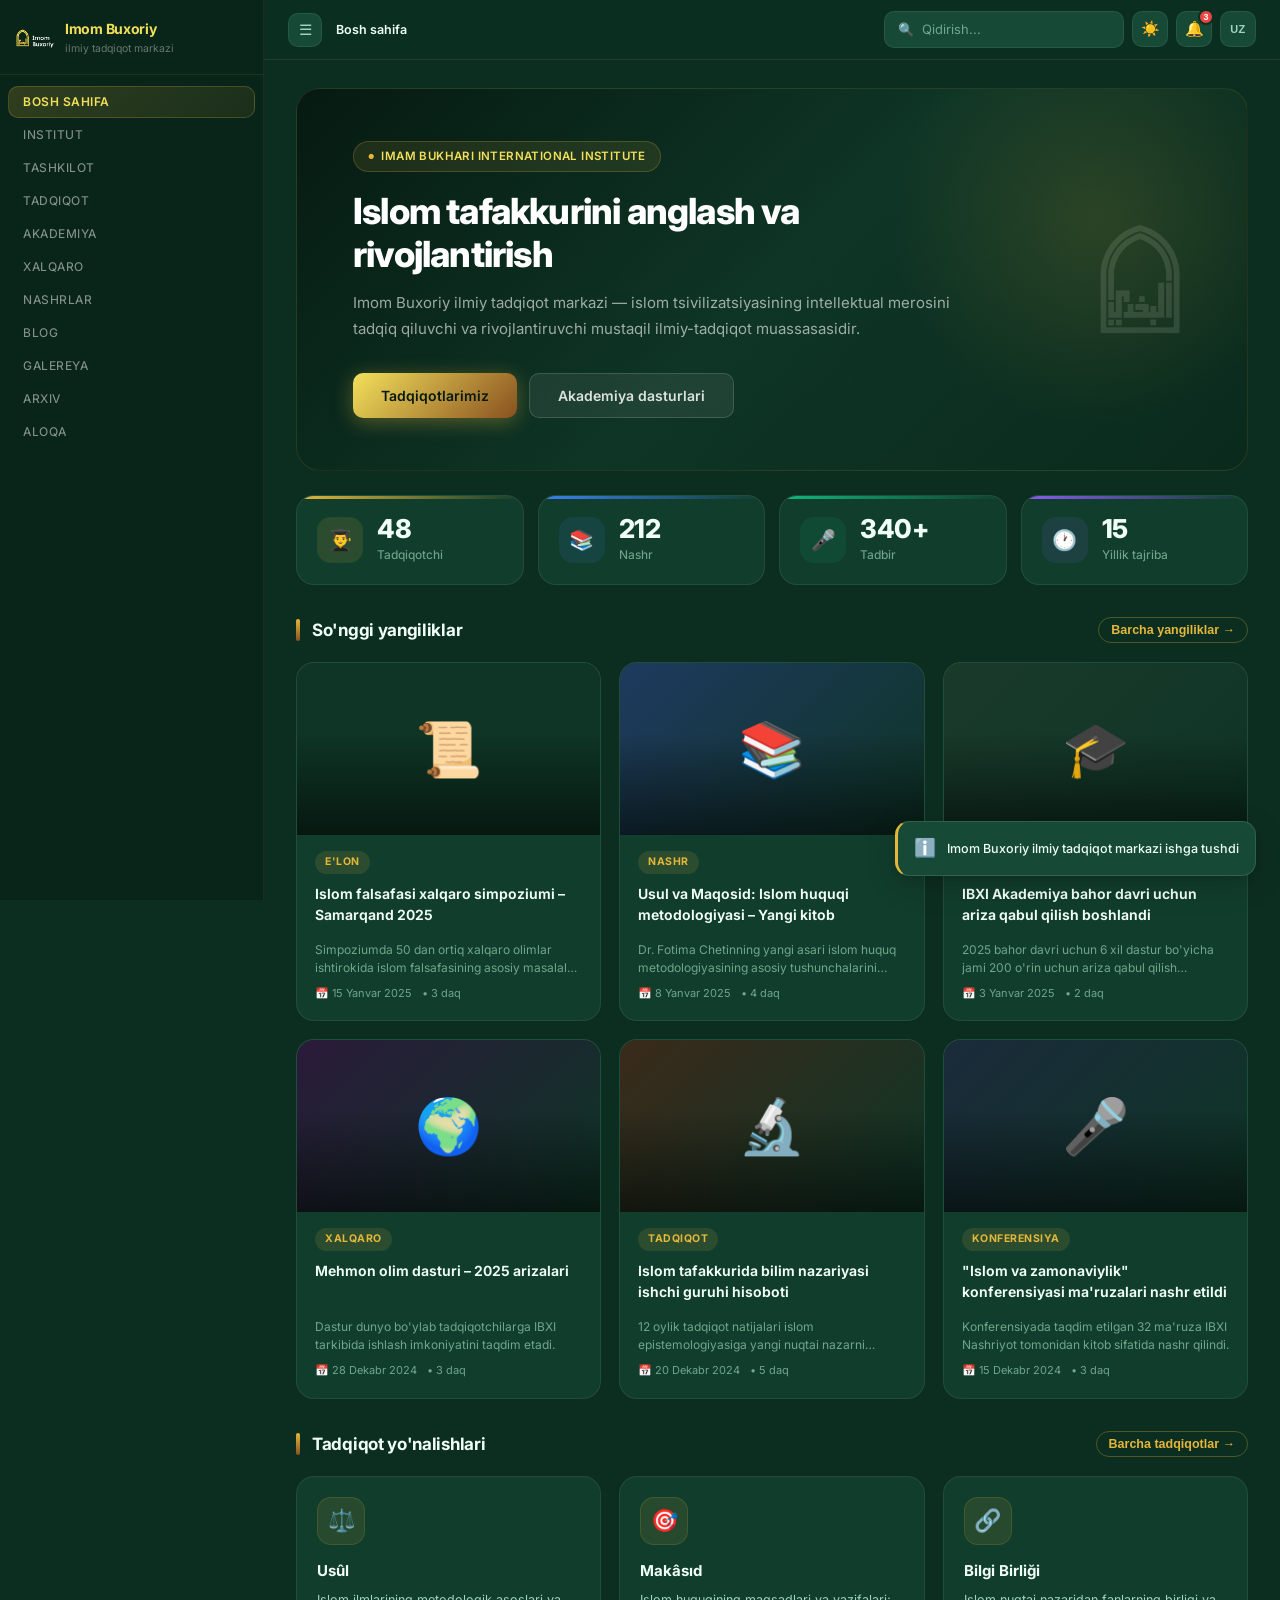
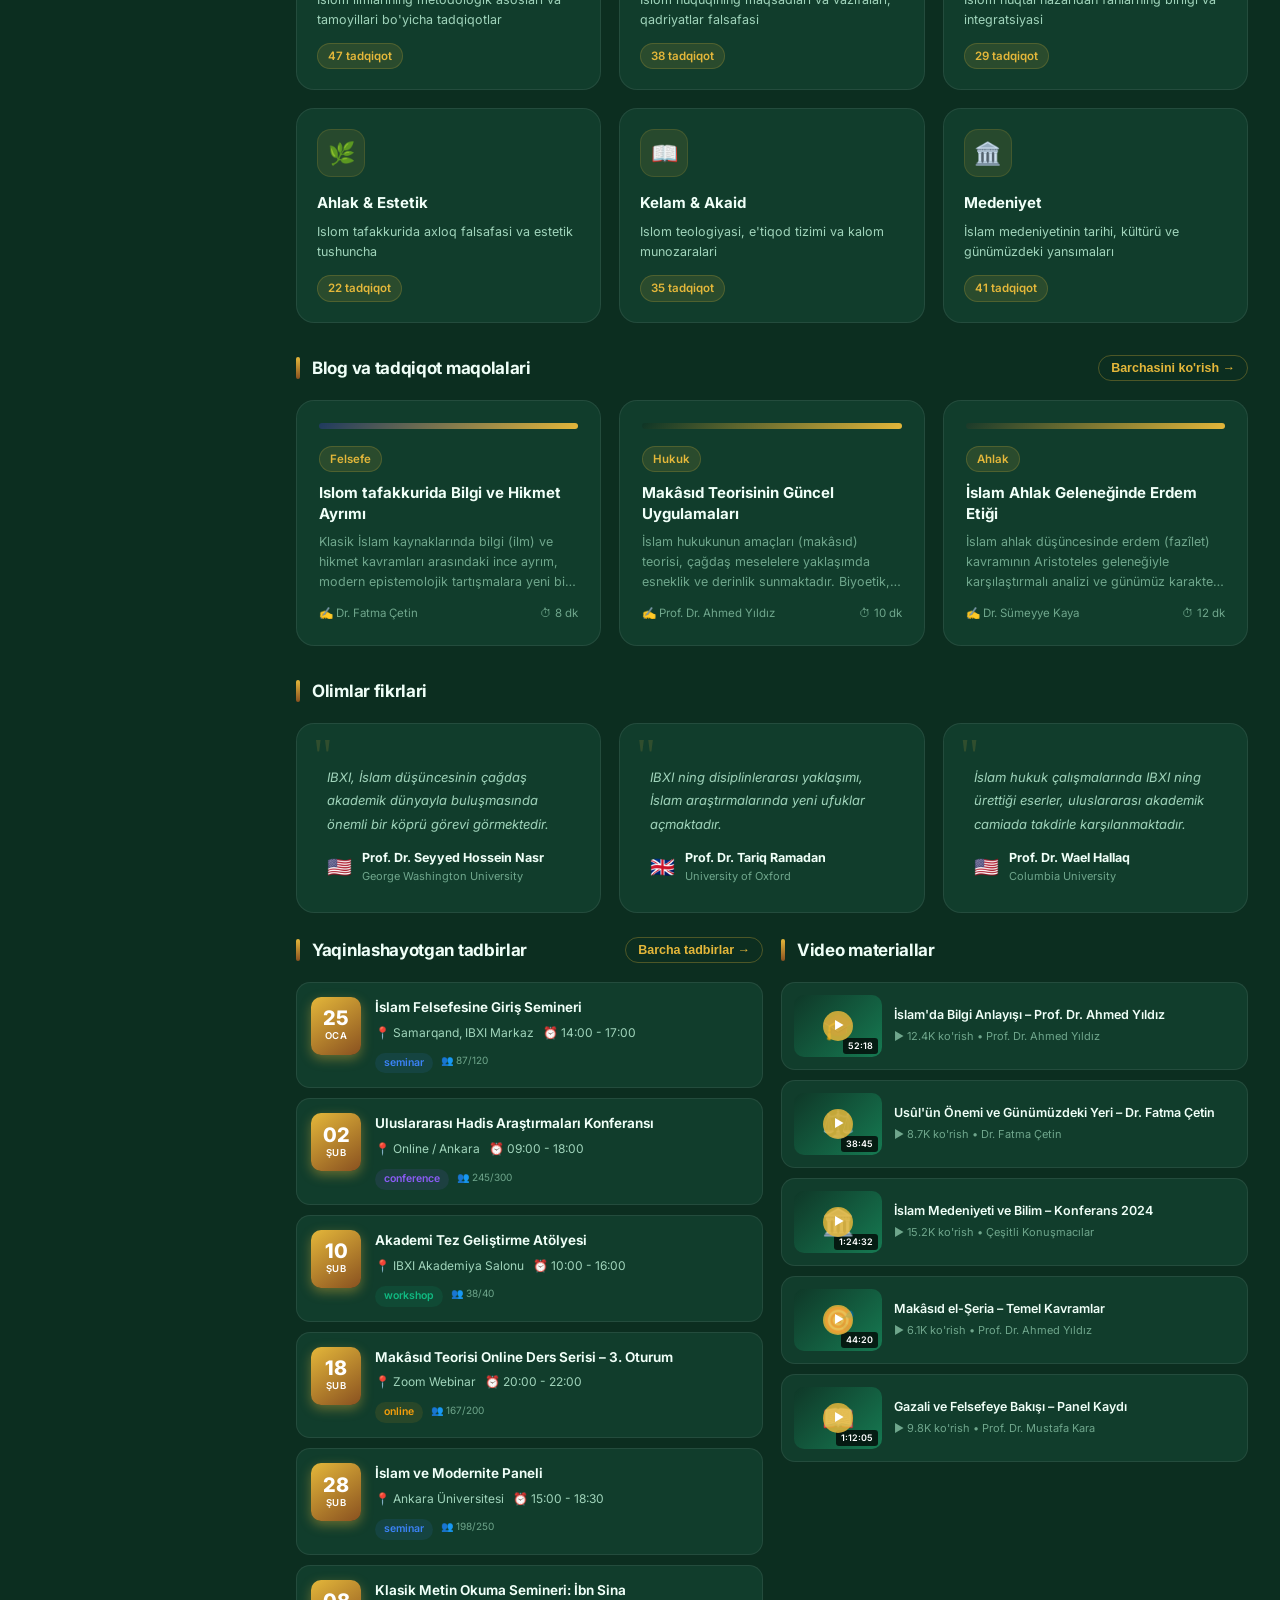
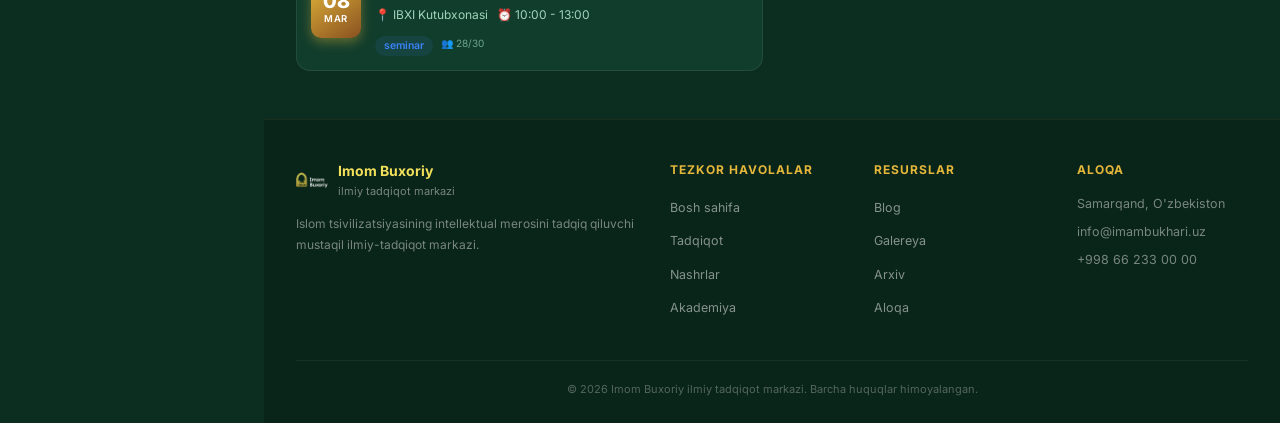
==== commit 3c396bac: "UI qayta dizayn: ranglar, sidebar, footer, til dropdown, islamic pattern - Ranglar ochroq qilindi (b" ====
--- a/index.html
+++ b/index.html
@@ -3,7 +3,7 @@
 <head>
   <meta charset="UTF-8" />
   <meta name="viewport" content="width=device-width, initial-scale=1.0" />
-  <title>Imom Buxoriy Xalqaro Instituti</title>
+  <title>Imom Buxoriy ilmiy tadqiqot markazi</title>
   <link rel="stylesheet" href="assets/css/style.css" />
   <link rel="icon" href="data:image/svg+xml,<svg xmlns='http://www.w3.org/2000/svg' viewBox='0 0 100 100'><rect width='100' height='100' rx='20' fill='%230f563e'/><text y='72' x='50' text-anchor='middle' font-size='36' font-family='serif' fill='%23e4b73a'>ب</text></svg>" />
 </head>
@@ -16,7 +16,7 @@
 <div class="loader-backdrop show" id="loader">
   <img src="assets/img/logo-gold.png" alt="Logo" style="width:52px;height:52px;object-fit:contain;margin-bottom:4px" />
   <div class="spin"></div>
-  <div class="loader-label">Imom Buxoriy Xalqaro Instituti yuklanmoqda...</div>
+  <div class="loader-label">Imom Buxoriy ilmiy tadqiqot markazi yuklanmoqda...</div>
 </div>
 
 <!-- SIDEBAR -->
@@ -29,6 +29,9 @@
 <main id="main-content">
   <div id="pages-container"></div>
 </main>
+
+<!-- FOOTER -->
+<footer id="site-footer"></footer>
 
 <!-- SCROLL TO TOP -->
 <button id="scroll-top-btn" onclick="scrollToTop()" title="Tepaga">↑</button>
@@ -50,11 +53,11 @@
     <button class="modal-close" onclick="closeModal('about-modal')">✕</button>
     <div style="text-align:center;margin-bottom:24px">
       <img src="assets/img/logo-gold.png" alt="Logo" style="width:72px;height:72px;object-fit:contain;margin:0 auto 14px" />
-      <h2 style="font-size:20px;font-weight:700;color:var(--text-1)">Imom Buxoriy Xalqaro Instituti</h2>
+      <h2 style="font-size:20px;font-weight:700;color:var(--text-1)">Imom Buxoriy ilmiy tadqiqot markazi</h2>
       <p style="font-size:13px;color:var(--text-3);margin-top:4px">Imam Bukhari International Institute</p>
     </div>
     <div style="font-size:13px;color:var(--text-2);line-height:1.8;margin-bottom:20px">
-      Bu ilova Imom Buxoriy Xalqaro Institutining barcha tadqiqot, ta'lim, nashriyot va tadbirlar faoliyatini kuzatib borish imkonini beradi.
+      Bu ilova Imom Buxoriy ilmiy tadqiqot markazining barcha tadqiqot, ta'lim, nashriyot va tadbirlar faoliyatini kuzatib borish imkonini beradi.
     </div>
     <div style="display:grid;grid-template-columns:1fr 1fr;gap:10px;margin-bottom:20px">
       <div style="background:var(--surface-2);border:1px solid var(--border-1);border-radius:12px;padding:14px;text-align:center">
--- a/assets/css/style.css
+++ b/assets/css/style.css
@@ -1,5 +1,5 @@
 /* =====================================================
-   Imom Buxoriy Xalqaro Instituti  |  Premium UI v3.0
+   Imom Buxoriy ilmiy tadqiqot markazi  |  Premium UI v3.0
    ===================================================== */
 
 @import url('https://fonts.googleapis.com/css2?family=Inter:wght@300;400;500;600;700;800&family=Amiri:wght@400;700&display=swap');
@@ -49,31 +49,34 @@
   --t-fast: 150ms cubic-bezier(.4,0,.2,1);
   --t-base: 250ms cubic-bezier(.4,0,.2,1);
   --t-slow: 400ms cubic-bezier(.4,0,.2,1);
+
+  /* Islamic geometric pattern */
+  --islamic-pattern: url("data:image/svg+xml,%3Csvg xmlns='http://www.w3.org/2000/svg' width='80' height='80'%3E%3Cg fill='none' stroke='%23e4b73a' stroke-width='0.5' opacity='0.5'%3E%3Cpath d='M40 0L50 10L60 0M40 0L30 10L20 0'/%3E%3Cpath d='M80 40L70 50L80 60M80 40L70 30L80 20'/%3E%3Cpath d='M40 80L50 70L60 80M40 80L30 70L20 80'/%3E%3Cpath d='M0 40L10 50L0 60M0 40L10 30L0 20'/%3E%3Cpath d='M40 20L20 40L40 60L60 40Z'/%3E%3Ccircle cx='40' cy='40' r='12'/%3E%3Cpath d='M20 0L40 20L60 0M80 20L60 40L80 60M60 80L40 60L20 80M0 60L20 40L0 20'/%3E%3C/g%3E%3C/svg%3E");
 }
 
 /* ─── DARK THEME ──────────────────────────────────── */
 [data-theme="dark"] {
-  --page-bg:        #061a12;
-  --surface-1:      #0a2a1c;
-  --surface-2:      #0e3526;
-  --surface-3:      #124030;
-  --surface-hover:  #164a38;
-  --surface-active: #1a5540;
+  --page-bg:        #0c2e20;
+  --surface-1:      #113d2c;
+  --surface-2:      #164a36;
+  --surface-3:      #1a5540;
+  --surface-hover:  #1e6048;
+  --surface-active: #226b50;
 
   --text-1:   #f0fff8;
-  --text-2:   #8bbda6;
-  --text-3:   #5a8a74;
-  --text-inv: #061a12;
-
-  --border-1: rgba(255,255,255,.06);
-  --border-2: rgba(255,255,255,.10);
-  --border-3: rgba(255,255,255,.14);
-
-  --sidebar-bg:    #051510;
-  --sidebar-item:  rgba(255,255,255,.04);
-  --topbar-bg:     rgba(6,26,18,.88);
-
-  --glass-bg:      rgba(10,42,28,.75);
+  --text-2:   #a0d4bb;
+  --text-3:   #6fa68c;
+  --text-inv: #0c2e20;
+
+  --border-1: rgba(255,255,255,.08);
+  --border-2: rgba(255,255,255,.12);
+  --border-3: rgba(255,255,255,.16);
+
+  --sidebar-bg:    #092419;
+  --sidebar-item:  rgba(255,255,255,.06);
+  --topbar-bg:     rgba(12,46,32,.88);
+
+  --glass-bg:      rgba(17,61,44,.75);
   --glass-border:  rgba(255,255,255,.07);
 
   --chip-bg:  rgba(228,183,58,.12);
@@ -98,7 +101,7 @@
   --border-2: rgba(0,0,0,.09);
   --border-3: rgba(0,0,0,.14);
 
-  --sidebar-bg:    #051510;
+  --sidebar-bg:    #0f563e;
   --sidebar-item:  rgba(255,255,255,.04);
   --topbar-bg:     rgba(240,245,242,.92);
 
@@ -256,7 +259,10 @@
   flex-shrink: 0;
   transition: var(--t-fast);
 }
-.nav-label { transition: var(--t-base); line-height: 1; }
+#sidebar:not(.collapsed) .nav-icon { display: none; }
+#sidebar.collapsed .nav-icon { font-size: 15px; width: 20px; opacity: 0.7; }
+#sidebar.collapsed .nav-item { justify-content: center; }
+.nav-label { transition: var(--t-base); line-height: 1; text-transform: uppercase; font-size: 12px; letter-spacing: 0.5px; }
 #sidebar.collapsed .nav-label { opacity: 0; width: 0; overflow: hidden; }
 
 /* Tooltip when collapsed */
@@ -422,6 +428,18 @@
   border: 2px solid var(--page-bg);
 }
 
+/* Language Dropdown */
+.lang-dropdown { position: relative; }
+.lang-dropdown > .tb-btn { font-size: 11px; font-weight: 700; letter-spacing: 0.5px; min-width: 36px; }
+.lang-dropdown-menu { display: none; position: absolute; top: calc(100% + 8px); right: 0; background: var(--surface-1); border: 1px solid var(--border-2); border-radius: var(--r-md); box-shadow: var(--sh-lg); min-width: 160px; z-index: 9999; overflow: hidden; }
+.lang-dropdown-menu.show { display: block; animation: dropIn .18s ease; }
+.lang-dd-item { display: flex; align-items: center; gap: 10px; width: 100%; padding: 10px 14px; font-size: 13px; font-family: 'Inter', sans-serif; color: var(--text-2); background: transparent; border: none; border-bottom: 1px solid var(--border-1); cursor: pointer; transition: all var(--t-fast); }
+.lang-dd-item:last-child { border-bottom: none; }
+.lang-dd-item:hover { background: var(--surface-hover); color: var(--text-1); }
+.lang-dd-item.active { background: rgba(228,183,58,.08); color: var(--gold); font-weight: 600; }
+.lang-dd-code { font-weight: 700; min-width: 24px; }
+.lang-dd-name { font-weight: 400; }
+
 /* ─────────────────────────────────────────────────────
    PAGE SYSTEM
 ───────────────────────────────────────────────────── */
@@ -438,15 +456,15 @@
 /* ─────────────────────────────────────────────────────
    SECTION HEADERS
 ───────────────────────────────────────────────────── */
-.page-hero {
-  margin-bottom: 28px;
-}
+.page-hero { margin-bottom: 28px; padding: 32px 36px; background: var(--surface-1); border: 1px solid var(--border-1); border-radius: var(--r-xl); position: relative; overflow: hidden; }
+.page-hero::before { content: ''; position: absolute; inset: 0; background-image: var(--islamic-pattern); background-size: 80px 80px; opacity: 0.06; pointer-events: none; }
 .page-hero h1 {
+  position: relative;
   font-size: 26px; font-weight: 800;
   color: var(--text-1); letter-spacing: -.6px;
   line-height: 1.2;
 }
-.page-hero p { font-size: 14px; color: var(--text-2); margin-top: 6px; line-height: 1.6; }
+.page-hero p { position: relative; font-size: 14px; color: var(--text-2); margin-top: 6px; line-height: 1.6; }
 
 .section-head {
   display: flex; align-items: center; justify-content: space-between;
@@ -522,16 +540,8 @@
   margin-bottom: 24px;
   border: 1px solid rgba(228,183,58,.12);
 }
-/* Decorative grid */
-.hero-banner::before {
-  content: '';
-  position: absolute; inset: 0;
-  background-image:
-    linear-gradient(rgba(228,183,58,.04) 1px, transparent 1px),
-    linear-gradient(90deg, rgba(228,183,58,.04) 1px, transparent 1px);
-  background-size: 40px 40px;
-  mask-image: radial-gradient(ellipse 80% 80% at 50% 50%, black, transparent);
-}
+/* Decorative Islamic pattern */
+.hero-banner::before { content: ''; position: absolute; inset: 0; background-image: var(--islamic-pattern); background-size: 80px 80px; opacity: 0.06; mask-image: radial-gradient(ellipse 80% 80% at 50% 50%, black, transparent); -webkit-mask-image: radial-gradient(ellipse 80% 80% at 50% 50%, black, transparent); pointer-events: none; }
 /* Glow blobs */
 .hero-banner::after {
   content: '';
@@ -1373,6 +1383,18 @@
 .rounded { border-radius: var(--r-md); }
 .rounded-lg { border-radius: var(--r-lg); }
 
+/* FOOTER */
+#site-footer { margin-left: var(--sidebar-width); background: var(--sidebar-bg); border-top: 1px solid rgba(228,183,58,.08); transition: margin-left var(--t-base); position: relative; }
+#site-footer.collapsed { margin-left: 68px; }
+.footer-inner { max-width: 1200px; margin: 0 auto; padding: 40px 32px 24px; }
+.footer-grid { display: grid; grid-template-columns: 2fr 1fr 1fr 1fr; gap: 32px; margin-bottom: 32px; }
+.footer-links h4 { font-size: 12px; font-weight: 700; text-transform: uppercase; letter-spacing: 1px; color: var(--gold); margin-bottom: 14px; }
+.footer-links ul { list-style: none; padding: 0; }
+.footer-links li { margin-bottom: 8px; }
+.footer-links a { font-size: 12.5px; color: rgba(255,255,255,.5); text-decoration: none; transition: color var(--t-fast); }
+.footer-links a:hover { color: var(--gold-300); }
+.footer-bottom { padding-top: 20px; border-top: 1px solid rgba(255,255,255,.06); text-align: center; font-size: 11px; color: rgba(255,255,255,.3); }
+
 /* ─────────────────────────────────────────────────────
    RESPONSIVE
 ───────────────────────────────────────────────────── */
@@ -1395,12 +1417,15 @@
   .newsletter-banner { flex-direction: column; }
   .nl-form { flex-direction: column; width: 100%; }
   .nl-form .form-input { width: 100%; }
+  #site-footer { margin-left: 0 !important; }
+  .footer-grid { grid-template-columns: 1fr 1fr; gap: 24px; }
 }
 @media (max-width: 480px) {
   .tabs-wrap { overflow-x: auto; padding-bottom: 2px; }
   #main-content { padding: 14px 12px 32px; }
   .hero-banner h1 { font-size: 22px; }
   .modal-box { padding: 22px 16px; }
+  .footer-grid { grid-template-columns: 1fr; }
 }
 
 /* ─────────────────────────────────────────────────────
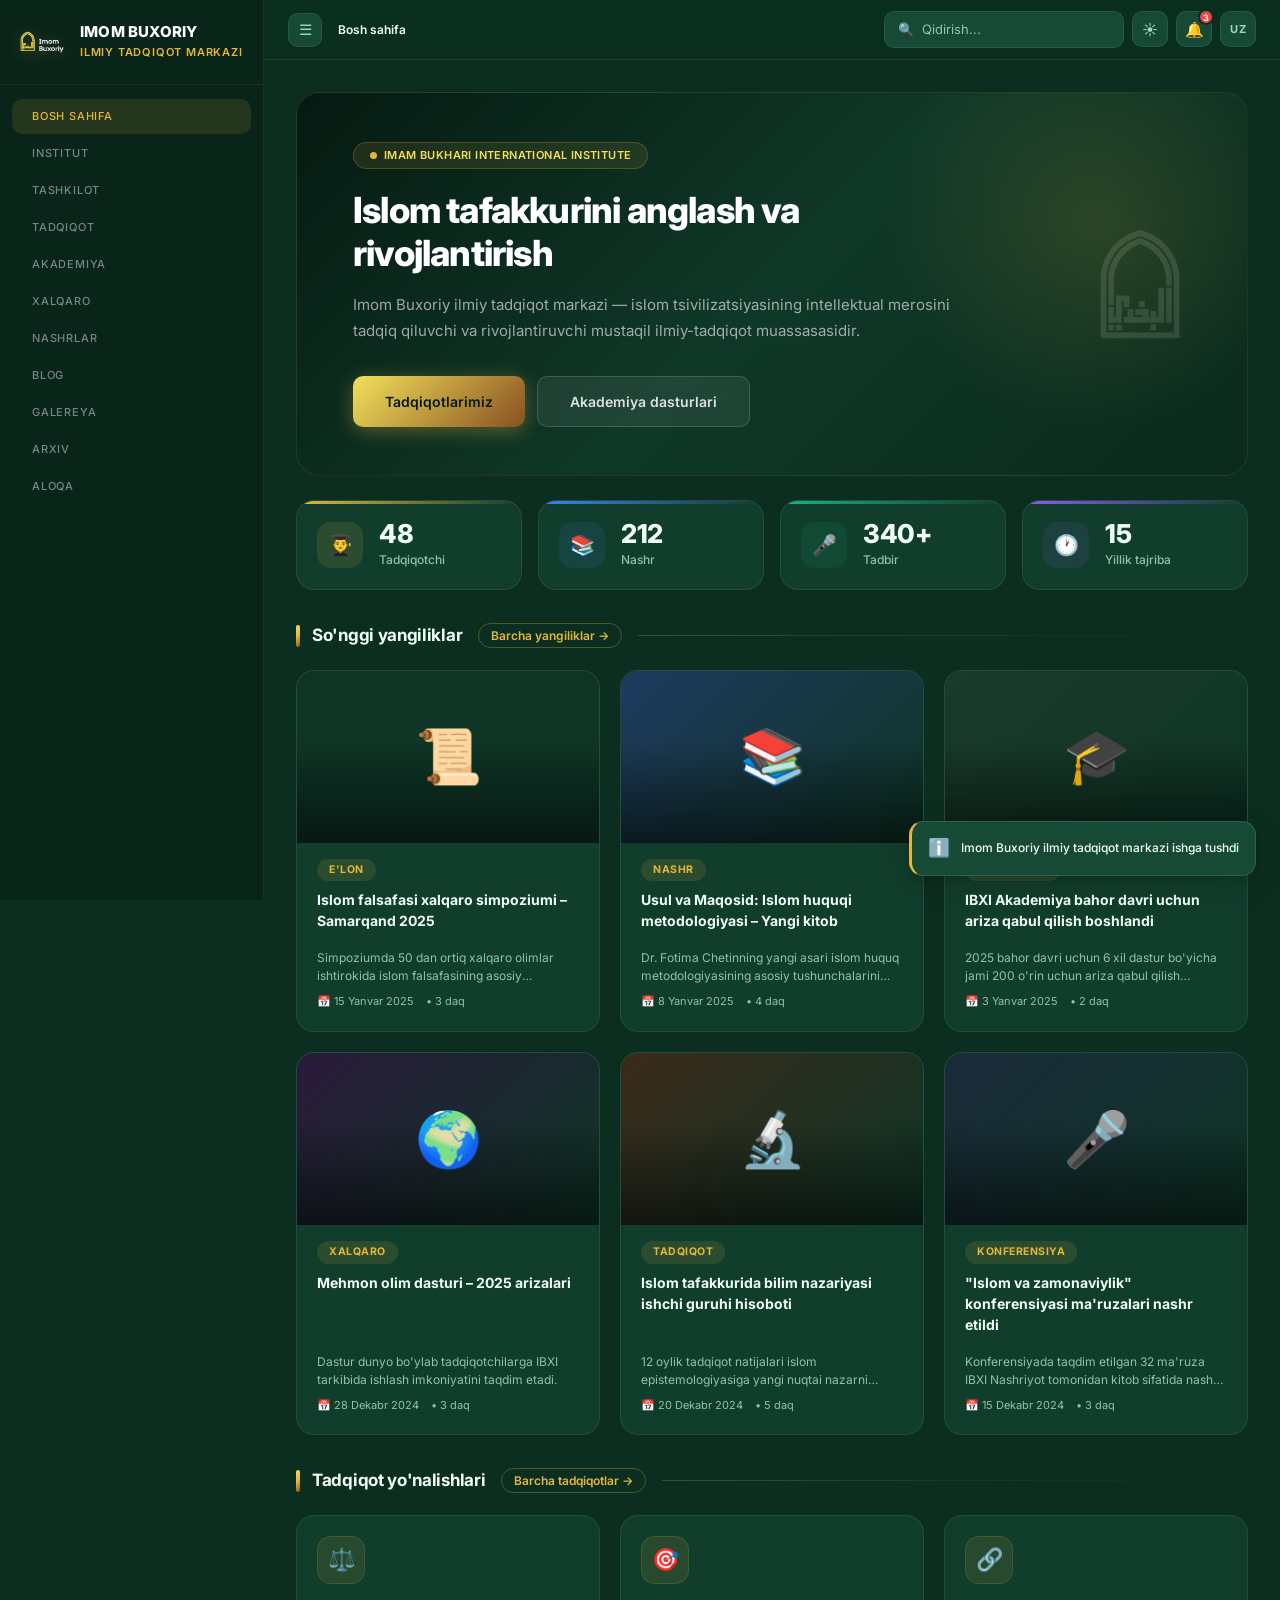
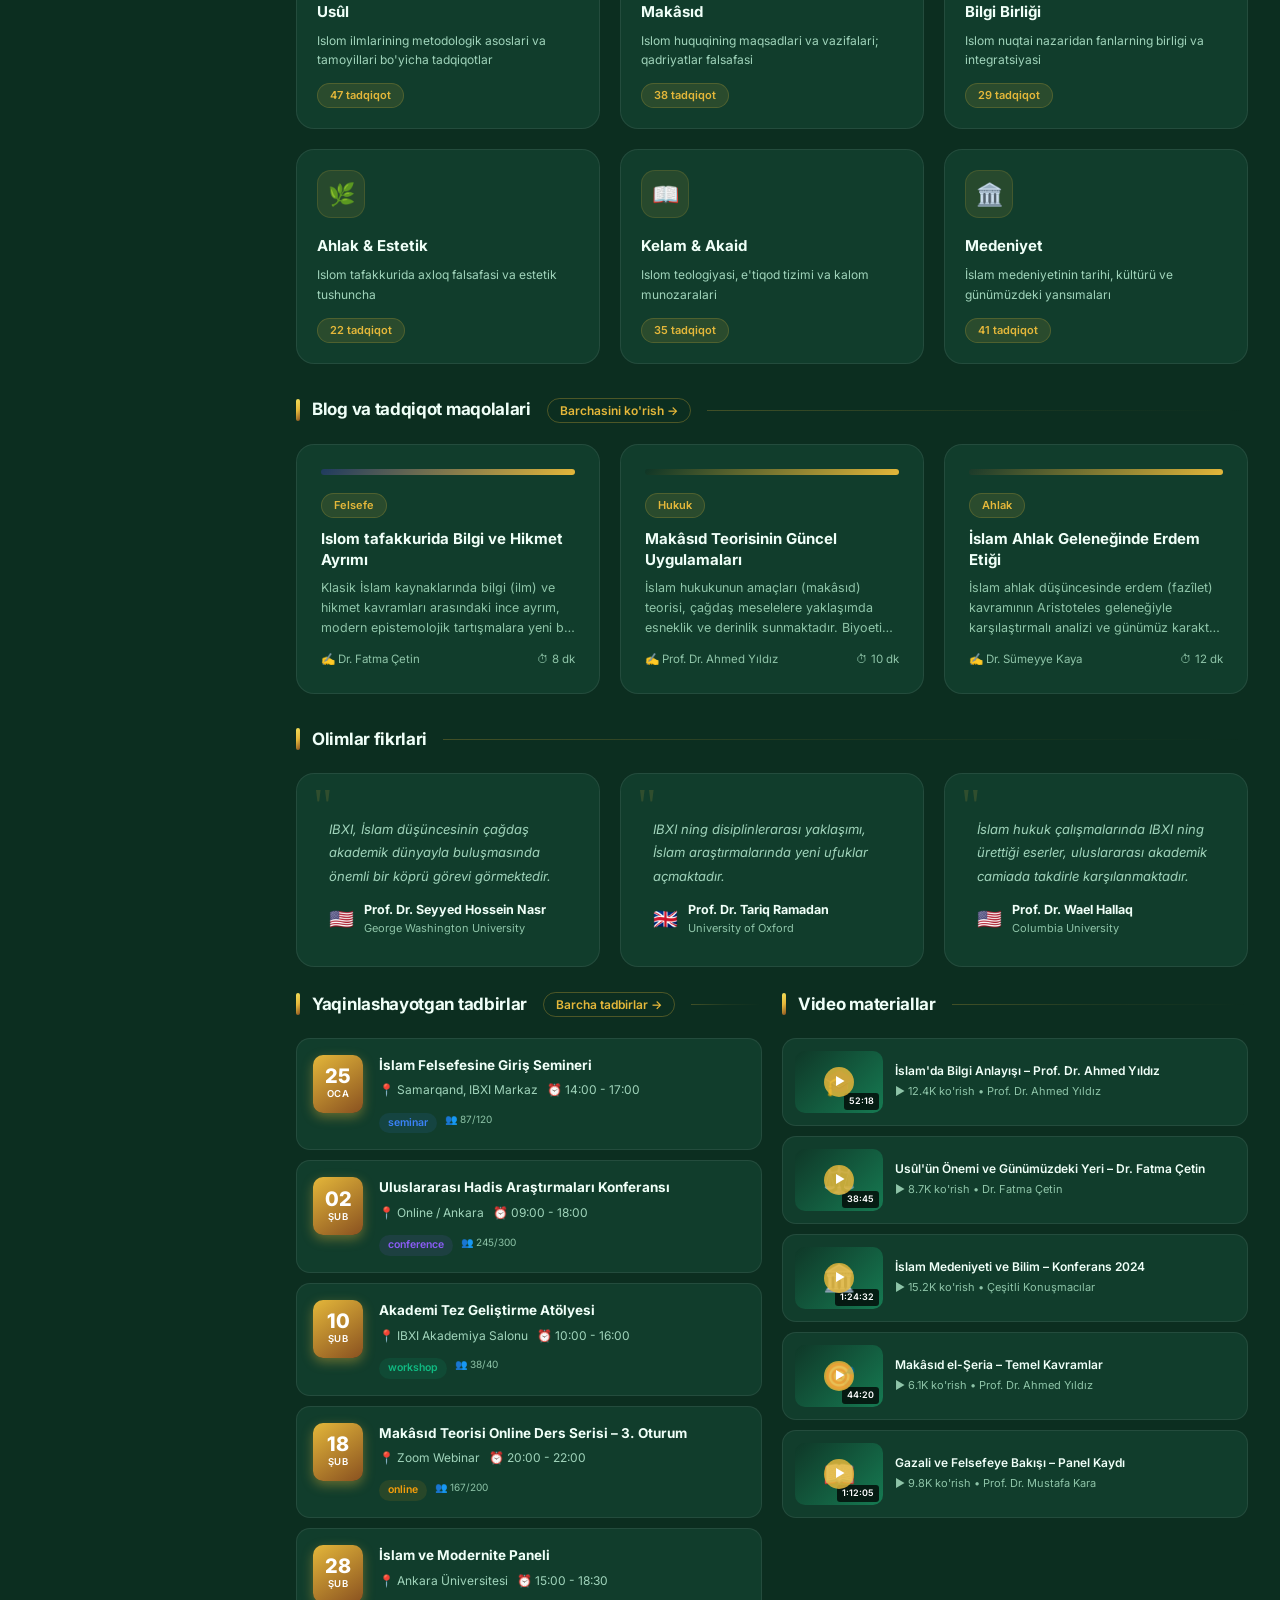
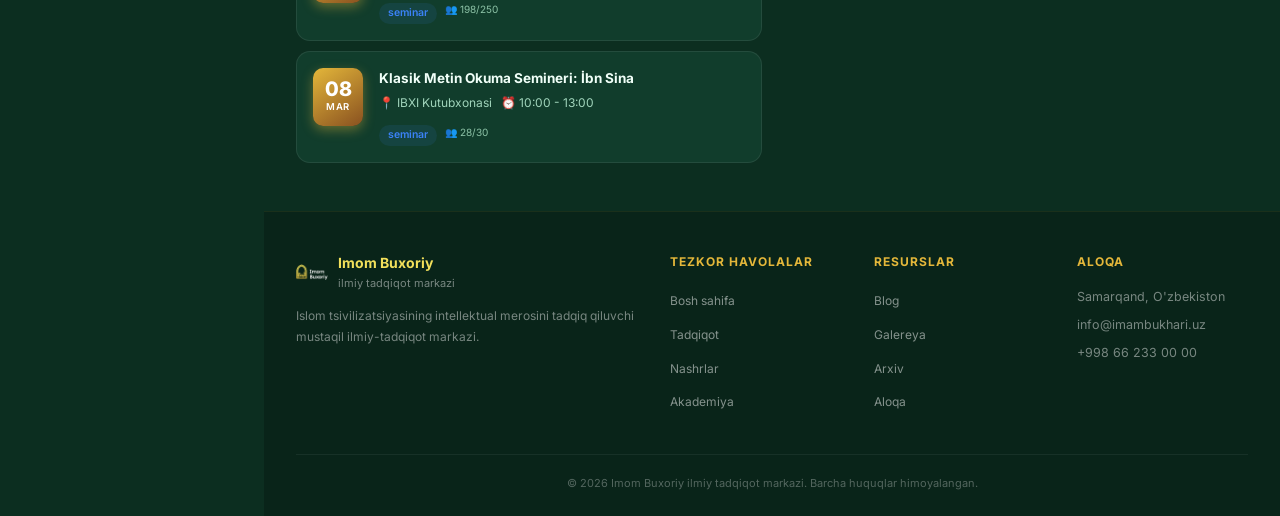
==== commit 9bc6eb0f: "Loyiha to'liq qayta qurish: xavfsizlik, dizayn, arxitektura - server.py: PBKDF2 parol, CSRF himoya, " ====
--- a/index.html
+++ b/index.html
@@ -3,9 +3,23 @@
 <head>
   <meta charset="UTF-8" />
   <meta name="viewport" content="width=device-width, initial-scale=1.0" />
+  <meta name="description" content="Imom Buxoriy ilmiy tadqiqot markazi — islom tsivilizatsiyasining intellektual merosini tadqiq qiluvchi mustaqil ilmiy-tadqiqot muassasasi." />
+  <meta name="theme-color" content="#0f563e" />
   <title>Imom Buxoriy ilmiy tadqiqot markazi</title>
   <link rel="stylesheet" href="assets/css/style.css" />
   <link rel="icon" href="data:image/svg+xml,<svg xmlns='http://www.w3.org/2000/svg' viewBox='0 0 100 100'><rect width='100' height='100' rx='20' fill='%230f563e'/><text y='72' x='50' text-anchor='middle' font-size='36' font-family='serif' fill='%23e4b73a'>ب</text></svg>" />
+
+  <!-- JSON-LD Structured Data -->
+  <script type="application/ld+json">
+  {
+    "@context": "https://schema.org",
+    "@type": "ResearchOrganization",
+    "name": "Imom Buxoriy ilmiy tadqiqot markazi",
+    "alternateName": "Imam Bukhari International Institute",
+    "description": "Islom tsivilizatsiyasining intellektual merosini tadqiq qiluvchi va rivojlantiruvchi mustaqil ilmiy-tadqiqot muassasasi",
+    "url": "https://imambukhari.uz"
+  }
+  </script>
 </head>
 <body>
 
@@ -34,23 +48,23 @@
 <footer id="site-footer"></footer>
 
 <!-- SCROLL TO TOP -->
-<button id="scroll-top-btn" onclick="scrollToTop()" title="Tepaga">↑</button>
+<button id="scroll-top-btn" title="Tepaga" aria-label="Tepaga qaytish" data-action="scroll-top">&#8593;</button>
 
 <!-- TOAST CONTAINER -->
-<div class="toast-container" id="toast-container"></div>
+<div class="toast-container" id="toast-container" role="alert" aria-live="polite"></div>
 
 <!-- Generic Modal -->
-<div class="modal-backdrop" id="news-modal">
+<div class="modal-backdrop" id="news-modal" role="dialog" aria-modal="true">
   <div class="modal-box">
-    <button class="modal-close" onclick="closeModal('news-modal')">✕</button>
+    <button class="modal-close" data-action="close-modal" data-modal="news-modal" aria-label="Yopish">&#10005;</button>
     <div id="modal-content"></div>
   </div>
 </div>
 
 <!-- About Modal -->
-<div class="modal-backdrop" id="about-modal">
+<div class="modal-backdrop" id="about-modal" role="dialog" aria-modal="true">
   <div class="modal-box" style="max-width:460px">
-    <button class="modal-close" onclick="closeModal('about-modal')">✕</button>
+    <button class="modal-close" data-action="close-modal" data-modal="about-modal" aria-label="Yopish">&#10005;</button>
     <div style="text-align:center;margin-bottom:24px">
       <img src="assets/img/logo-gold.png" alt="Logo" style="width:72px;height:72px;object-fit:contain;margin:0 auto 14px" />
       <h2 style="font-size:20px;font-weight:700;color:var(--text-1)">Imom Buxoriy ilmiy tadqiqot markazi</h2>
@@ -78,7 +92,7 @@
       </div>
     </div>
     <div style="text-align:center">
-      <div style="font-size:11px;color:var(--text-3)">Versiya 2.0.0 • 2025</div>
+      <div style="font-size:11px;color:var(--text-3)">Versiya 2.0.0 &bull; 2025</div>
       <div style="font-size:11px;color:var(--text-3)">imambukhari.uz</div>
     </div>
   </div>
@@ -86,6 +100,7 @@
 
 <!-- SCRIPTS -->
 <script src="assets/js/data.js"></script>
+<script src="assets/js/sanitize.js"></script>
 <script src="assets/js/app.js"></script>
 
 </body>
--- a/assets/css/style.css
+++ b/assets/css/style.css
@@ -1,15 +1,17 @@
 /* =====================================================
-   Imom Buxoriy ilmiy tadqiqot markazi  |  Premium UI v3.0
+   Imom Buxoriy Xalqaro Instituti  |  Premium UI v4.0
+   Accessible, RTL-Ready, Islamic Premium Design
    ===================================================== */
 
 @import url('https://fonts.googleapis.com/css2?family=Inter:wght@300;400;500;600;700;800&family=Amiri:wght@400;700&display=swap');
 
-/* ─────────────────────────────────────────────────────
+/* ---------------------------------------------------------
    DESIGN TOKENS
-───────────────────────────────────────────────────── */
+--------------------------------------------------------- */
 :root {
   /* Gold palette (brand gold: #e4b73a) */
   --gold-100: #fdf8e8;
+  --gold-200: #f8ecbf;
   --gold-300: #f2e05b;
   --gold-400: #e4b73a;
   --gold-500: #c49a2e;
@@ -24,25 +26,62 @@
   --navy-500: #167a52;
   --navy:     #0f3828;
 
+  /* Semantic status colors */
+  --color-success: #10b981;
+  --color-warning: #f59e0b;
+  --color-danger:  #ef4444;
+  --color-info:    #3b82f6;
+  --color-purple:  #8b5cf6;
+
   /* Sidebar */
   --sidebar-width: 264px;
-  --topbar-h:       60px;
+  --sidebar-collapsed-width: 68px;
+  --topbar-h: 60px;
+
+  /* Typography Scale */
+  --fs-xs:   0.6875rem;  /* 11px */
+  --fs-sm:   0.75rem;    /* 12px */
+  --fs-base: 0.8125rem;  /* 13px */
+  --fs-md:   0.875rem;   /* 14px */
+  --fs-lg:   1rem;       /* 16px */
+  --fs-xl:   1.125rem;   /* 18px */
+  --fs-2xl:  1.375rem;   /* 22px */
+  --fs-3xl:  1.75rem;    /* 28px */
+  --fs-hero: clamp(1.5rem, 4vw, 2.25rem);
+
+  /* Font Weights */
+  --fw-normal:    400;
+  --fw-medium:    500;
+  --fw-semibold:  600;
+  --fw-bold:      700;
+  --fw-extrabold: 800;
+
+  /* Spacing */
+  --sp-1:  0.25rem;
+  --sp-2:  0.5rem;
+  --sp-3:  0.75rem;
+  --sp-4:  1rem;
+  --sp-5:  1.25rem;
+  --sp-6:  1.5rem;
+  --sp-8:  2rem;
+  --sp-10: 2.5rem;
+  --sp-12: 3rem;
 
   /* Radius */
-  --r-xs:  6px;
-  --r-sm:  10px;
-  --r-md:  14px;
-  --r-lg:  18px;
-  --r-xl:  24px;
+  --r-xs:   6px;
+  --r-sm:   10px;
+  --r-md:   14px;
+  --r-lg:   18px;
+  --r-xl:   24px;
   --r-full: 9999px;
 
   /* Shadow */
-  --sh-xs:  0 1px 3px rgba(0,0,0,.08), 0 1px 2px rgba(0,0,0,.06);
-  --sh-sm:  0 2px 8px rgba(0,0,0,.10), 0 1px 3px rgba(0,0,0,.06);
-  --sh-md:  0 4px 16px rgba(0,0,0,.12), 0 2px 6px rgba(0,0,0,.08);
-  --sh-lg:  0 8px 32px rgba(0,0,0,.16), 0 4px 12px rgba(0,0,0,.10);
-  --sh-xl:  0 20px 60px rgba(0,0,0,.22), 0 8px 24px rgba(0,0,0,.14);
-  --sh-gold: 0 4px 20px rgba(228,183,58,.35);
+  --sh-xs:      0 1px 3px rgba(0,0,0,.08), 0 1px 2px rgba(0,0,0,.06);
+  --sh-sm:      0 2px 8px rgba(0,0,0,.10), 0 1px 3px rgba(0,0,0,.06);
+  --sh-md:      0 4px 16px rgba(0,0,0,.12), 0 2px 6px rgba(0,0,0,.08);
+  --sh-lg:      0 8px 32px rgba(0,0,0,.16), 0 4px 12px rgba(0,0,0,.10);
+  --sh-xl:      0 20px 60px rgba(0,0,0,.22), 0 8px 24px rgba(0,0,0,.14);
+  --sh-gold:    0 4px 20px rgba(228,183,58,.35);
   --sh-gold-lg: 0 8px 40px rgba(228,183,58,.45);
 
   /* Transition */
@@ -50,11 +89,23 @@
   --t-base: 250ms cubic-bezier(.4,0,.2,1);
   --t-slow: 400ms cubic-bezier(.4,0,.2,1);
 
-  /* Islamic geometric pattern */
-  --islamic-pattern: url("data:image/svg+xml,%3Csvg xmlns='http://www.w3.org/2000/svg' width='80' height='80'%3E%3Cg fill='none' stroke='%23e4b73a' stroke-width='0.5' opacity='0.5'%3E%3Cpath d='M40 0L50 10L60 0M40 0L30 10L20 0'/%3E%3Cpath d='M80 40L70 50L80 60M80 40L70 30L80 20'/%3E%3Cpath d='M40 80L50 70L60 80M40 80L30 70L20 80'/%3E%3Cpath d='M0 40L10 50L0 60M0 40L10 30L0 20'/%3E%3Cpath d='M40 20L20 40L40 60L60 40Z'/%3E%3Ccircle cx='40' cy='40' r='12'/%3E%3Cpath d='M20 0L40 20L60 0M80 20L60 40L80 60M60 80L40 60L20 80M0 60L20 40L0 20'/%3E%3C/g%3E%3C/svg%3E");
-}
-
-/* ─── DARK THEME ──────────────────────────────────── */
+  /* Focus ring */
+  --focus-ring: 2px solid var(--gold);
+  --focus-ring-offset: 2px;
+
+  /* Islamic geometric pattern -- richer 8-pointed star with interlace */
+  --islamic-pattern: url("data:image/svg+xml,%3Csvg xmlns='http://www.w3.org/2000/svg' width='100' height='100' viewBox='0 0 100 100'%3E%3Cg fill='none' stroke='%23e4b73a' stroke-width='0.4' opacity='0.12'%3E%3Cpath d='M50 0L61.8 19.1L80.9 11.7L77.3 32.7L100 38.2L83.5 50L100 61.8L77.3 67.3L80.9 88.3L61.8 80.9L50 100L38.2 80.9L19.1 88.3L22.7 67.3L0 61.8L16.5 50L0 38.2L22.7 32.7L19.1 11.7L38.2 19.1Z'/%3E%3Ccircle cx='50' cy='50' r='20'/%3E%3Ccircle cx='50' cy='50' r='10'/%3E%3Cpath d='M50 30L50 70M30 50L70 50'/%3E%3Cpath d='M35.9 35.9L64.1 64.1M64.1 35.9L35.9 64.1'/%3E%3Cpath d='M0 0L19.1 11.7L11.7 19.1ZM100 0L80.9 11.7L88.3 19.1ZM100 100L80.9 88.3L88.3 80.9ZM0 100L19.1 88.3L11.7 80.9Z'/%3E%3C/g%3E%3C/svg%3E");
+
+  /* Islamic star divider motif */
+  --islamic-divider: url("data:image/svg+xml,%3Csvg xmlns='http://www.w3.org/2000/svg' width='200' height='24' viewBox='0 0 200 24'%3E%3Cg fill='none' stroke='%23e4b73a' stroke-width='0.6' opacity='0.3'%3E%3Cpath d='M0 12L20 12M180 12L200 12'/%3E%3Cpath d='M30 12L40 6L50 12L40 18Z'/%3E%3Cpath d='M60 12L70 6L80 12L70 18Z'/%3E%3Cpath d='M90 12L100 2L110 12L100 22Z'/%3E%3Ccircle cx='100' cy='12' r='4'/%3E%3Cpath d='M120 12L130 6L140 12L130 18Z'/%3E%3Cpath d='M150 12L160 6L170 12L160 18Z'/%3E%3C/g%3E%3C/svg%3E");
+
+  /* Gold gradient border (for decorative use) */
+  --gold-gradient-border: linear-gradient(135deg, var(--gold-300), var(--gold), var(--gold-600));
+}
+
+/* ---------------------------------------------------------
+   DARK THEME
+--------------------------------------------------------- */
 [data-theme="dark"] {
   --page-bg:        #0c2e20;
   --surface-1:      #113d2c;
@@ -63,9 +114,10 @@
   --surface-hover:  #1e6048;
   --surface-active: #226b50;
 
+  /* WCAG AA-compliant text colors on dark backgrounds */
   --text-1:   #f0fff8;
   --text-2:   #a0d4bb;
-  --text-3:   #6fa68c;
+  --text-3:   #8ec4a8;  /* Fixed: 4.5:1+ contrast on #113d2c */
   --text-inv: #0c2e20;
 
   --border-1: rgba(255,255,255,.08);
@@ -79,11 +131,13 @@
   --glass-bg:      rgba(17,61,44,.75);
   --glass-border:  rgba(255,255,255,.07);
 
-  --chip-bg:  rgba(228,183,58,.12);
+  --chip-bg:   rgba(228,183,58,.12);
   --chip-text: #e4b73a;
 }
 
-/* ─── LIGHT THEME ─────────────────────────────────── */
+/* ---------------------------------------------------------
+   LIGHT THEME
+--------------------------------------------------------- */
 [data-theme="light"] {
   --page-bg:        #f0f5f2;
   --surface-1:      #ffffff;
@@ -92,9 +146,10 @@
   --surface-hover:  #e6efe9;
   --surface-active: #dce8e0;
 
+  /* WCAG AA-compliant text colors on light backgrounds */
   --text-1:   #0a2a1c;
   --text-2:   #3d6652;
-  --text-3:   #7a9e8c;
+  --text-3:   #567a6a;  /* Fixed: 4.5:1+ contrast on #ffffff */
   --text-inv: #ffffff;
 
   --border-1: rgba(0,0,0,.06);
@@ -108,15 +163,25 @@
   --glass-bg:      rgba(255,255,255,.80);
   --glass-border:  rgba(0,0,0,.07);
 
-  --chip-bg:  rgba(228,183,58,.14);
+  --chip-bg:   rgba(228,183,58,.14);
   --chip-text: #895120;
 }
 
-/* ─────────────────────────────────────────────────────
+/* ---------------------------------------------------------
    RESET & BASE
-───────────────────────────────────────────────────── */
-*, *::before, *::after { box-sizing: border-box; margin: 0; padding: 0; }
-html { font-size: 16px; scroll-behavior: smooth; }
+--------------------------------------------------------- */
+*,
+*::before,
+*::after {
+  box-sizing: border-box;
+  margin: 0;
+  padding: 0;
+}
+
+html {
+  font-size: 16px;
+  scroll-behavior: smooth;
+}
 
 body {
   font-family: 'Inter', sans-serif;
@@ -126,28 +191,56 @@
   overflow-x: hidden;
   transition: background var(--t-base), color var(--t-base);
 }
-[dir="rtl"] body { font-family: 'Amiri', 'Inter', sans-serif; }
-
-a { text-decoration: none; color: inherit; }
-button { cursor: pointer; border: none; outline: none; background: none; }
-img { max-width: 100%; display: block; }
-ul { list-style: none; }
+
+[dir="rtl"] body {
+  font-family: 'Amiri', 'Inter', sans-serif;
+}
+
+a {
+  text-decoration: none;
+  color: inherit;
+}
+
+button {
+  cursor: pointer;
+  border: none;
+  outline: none;
+  background: none;
+  font-family: inherit;
+}
+
+img {
+  max-width: 100%;
+  display: block;
+}
+
+ul {
+  list-style: none;
+}
 
 /* Scrollbar */
 ::-webkit-scrollbar { width: 5px; height: 5px; }
 ::-webkit-scrollbar-track { background: transparent; }
-::-webkit-scrollbar-thumb { background: rgba(228,183,58,.4); border-radius: 99px; }
+::-webkit-scrollbar-thumb { background: rgba(228,183,58,.4); border-radius: var(--r-full); }
 ::-webkit-scrollbar-thumb:hover { background: var(--gold); }
 
-/* Focus ring */
-:focus-visible { outline: 2px solid var(--gold); outline-offset: 2px; }
+/* Focus ring -- global default */
+:focus-visible {
+  outline: var(--focus-ring);
+  outline-offset: var(--focus-ring-offset);
+}
 
 /* Mark (search highlight) */
-mark { background: rgba(228,183,58,.22); color: var(--gold); border-radius: 3px; padding: 0 2px; }
-
-/* ─────────────────────────────────────────────────────
+mark {
+  background: rgba(228,183,58,.22);
+  color: var(--gold);
+  border-radius: 3px;
+  padding: 0 2px;
+}
+
+/* ---------------------------------------------------------
    LAYOUT
-───────────────────────────────────────────────────── */
+--------------------------------------------------------- */
 #sidebar {
   position: fixed;
   inset: 0 auto 0 0;
@@ -160,11 +253,16 @@
   overflow: hidden;
   border-right: 1px solid rgba(228,183,58,.08);
 }
-#sidebar.collapsed { width: 68px; }
+
+#sidebar.collapsed {
+  width: var(--sidebar-collapsed-width);
+}
 
 #topbar {
   position: fixed;
-  top: 0; left: var(--sidebar-width); right: 0;
+  top: 0;
+  left: var(--sidebar-width);
+  right: 0;
   height: var(--topbar-h);
   background: var(--topbar-bg);
   backdrop-filter: blur(16px) saturate(180%);
@@ -173,183 +271,326 @@
   display: flex;
   align-items: center;
   justify-content: space-between;
-  padding: 0 24px;
+  padding: 0 var(--sp-6);
   z-index: 900;
   transition: left var(--t-base);
 }
-#topbar.collapsed { left: 68px; }
+
+#topbar.collapsed {
+  left: var(--sidebar-collapsed-width);
+}
 
 #main-content {
   margin-left: var(--sidebar-width);
   margin-top: var(--topbar-h);
-  padding: 28px 32px 48px;
+  padding: var(--sp-8) var(--sp-8) var(--sp-12);
   min-height: calc(100vh - var(--topbar-h));
   transition: margin-left var(--t-base);
 }
-#main-content.collapsed { margin-left: 68px; }
-
-/* ─────────────────────────────────────────────────────
+
+#main-content.collapsed {
+  margin-left: var(--sidebar-collapsed-width);
+}
+
+/* ---------------------------------------------------------
    SIDEBAR INTERNALS
-───────────────────────────────────────────────────── */
+--------------------------------------------------------- */
 .sidebar-logo {
   display: flex;
   align-items: center;
-  gap: 11px;
-  padding: 18px 16px 16px;
-  border-bottom: 1px solid rgba(228,183,58,.1);
+  gap: var(--sp-4);
+  padding: var(--sp-5) var(--sp-5) var(--sp-5);
+  border-bottom: 1px solid rgba(255,255,255,.06);
   flex-shrink: 0;
 }
 
 .logo-mark {
-  width: 38px; height: 38px;
-  background: linear-gradient(135deg, var(--gold), var(--gold-600));
-  border-radius: 10px;
-  display: flex; align-items: center; justify-content: center;
-  font-weight: 800; font-size: 13px; color: #fff;
+  width: 44px;
+  height: 44px;
+  background: none;
+  border-radius: 0;
+  display: flex;
+  align-items: center;
+  justify-content: center;
   flex-shrink: 0;
-  box-shadow: 0 4px 14px rgba(228,183,58,.5);
-  letter-spacing: -.5px;
-}
-
-.logo-text { overflow: hidden; transition: var(--t-base); white-space: nowrap; }
-.logo-text .lt-main { display: block; font-size: 14px; font-weight: 700; color: var(--gold-300); letter-spacing: -.3px; }
-.logo-text .lt-sub  { display: block; font-size: 10.5px; font-weight: 400; color: rgba(255,255,255,.38); margin-top: 1px; }
-#sidebar.collapsed .logo-text { opacity: 0; width: 0; }
-
-.sidebar-nav { flex: 1; padding: 10px 0; overflow-y: auto; overflow-x: hidden; }
-.sidebar-nav::-webkit-scrollbar { width: 3px; }
+  box-shadow: none;
+  filter: drop-shadow(0 2px 8px rgba(228,183,58,.3));
+}
+
+.logo-text {
+  overflow: hidden;
+  transition: var(--t-base);
+  white-space: nowrap;
+}
+
+.logo-text .lt-main {
+  display: block;
+  font-size: 15px;
+  font-weight: var(--fw-extrabold);
+  color: #fff;
+  letter-spacing: .2px;
+  line-height: 1.2;
+}
+
+.logo-text .lt-sub {
+  display: block;
+  font-size: var(--fs-xs);
+  font-weight: var(--fw-semibold);
+  color: var(--gold);
+  margin-top: 3px;
+  letter-spacing: .8px;
+  text-transform: uppercase;
+}
+
+#sidebar.collapsed .logo-text {
+  opacity: 0;
+  width: 0;
+}
+
+.sidebar-nav {
+  flex: 1;
+  padding: var(--sp-3) 0;
+  overflow-y: auto;
+  overflow-x: hidden;
+}
+
+.sidebar-nav::-webkit-scrollbar {
+  width: 3px;
+}
 
 .nav-group-label {
-  font-size: 9.5px; font-weight: 700; letter-spacing: 1.6px;
-  text-transform: uppercase; color: rgba(255,255,255,.22);
-  padding: 14px 16px 5px;
-  white-space: nowrap; transition: var(--t-base);
-}
-#sidebar.collapsed .nav-group-label { opacity: 0; }
+  font-size: 9.5px;
+  font-weight: var(--fw-bold);
+  letter-spacing: 1.6px;
+  text-transform: uppercase;
+  color: rgba(255,255,255,.22);
+  padding: var(--sp-4) var(--sp-4) var(--sp-1);
+  white-space: nowrap;
+  transition: var(--t-base);
+}
+
+#sidebar.collapsed .nav-group-label {
+  opacity: 0;
+}
 
 .nav-item {
-  display: flex; align-items: center; gap: 10px;
-  padding: 9px 14px;
-  margin: 1px 8px;
-  color: rgba(255,255,255,.5);
-  font-size: 13px; font-weight: 450;
+  display: flex;
+  align-items: center;
+  gap: var(--sp-3);
+  padding: var(--sp-3) var(--sp-5);
+  margin: 2px var(--sp-3);
+  color: rgba(255,255,255,.45);
+  font-size: var(--fs-base);
+  font-weight: var(--fw-medium);
   border-radius: var(--r-sm);
   cursor: pointer;
   transition: all var(--t-fast);
   position: relative;
   white-space: nowrap;
-  border: 1px solid transparent;
-}
+  border: none;
+}
+
 .nav-item:hover {
-  background: var(--sidebar-item);
-  color: rgba(255,255,255,.85);
-  border-color: rgba(255,255,255,.05);
-}
+  background: rgba(255,255,255,.06);
+  color: rgba(255,255,255,.9);
+}
+
 .nav-item.active {
-  background: linear-gradient(135deg, rgba(228,183,58,.18), rgba(228,183,58,.08));
-  color: var(--gold-300);
-  font-weight: 600;
-  border-color: rgba(228,183,58,.22);
-}
-.nav-item.active .nav-icon { color: var(--gold); }
+  background: rgba(228,183,58,.12);
+  color: var(--gold);
+  font-weight: var(--fw-bold);
+}
+
+.nav-item.active .nav-icon {
+  color: var(--gold);
+}
+
+.nav-item:focus-visible {
+  outline: var(--focus-ring);
+  outline-offset: -2px;
+}
 
 .nav-icon {
   font-size: 17px;
-  width: 22px; text-align: center;
+  width: 22px;
+  text-align: center;
   flex-shrink: 0;
   transition: var(--t-fast);
 }
-#sidebar:not(.collapsed) .nav-icon { display: none; }
-#sidebar.collapsed .nav-icon { font-size: 15px; width: 20px; opacity: 0.7; }
-#sidebar.collapsed .nav-item { justify-content: center; }
-.nav-label { transition: var(--t-base); line-height: 1; text-transform: uppercase; font-size: 12px; letter-spacing: 0.5px; }
-#sidebar.collapsed .nav-label { opacity: 0; width: 0; overflow: hidden; }
+
+#sidebar:not(.collapsed) .nav-icon {
+  display: none;
+}
+
+#sidebar.collapsed .nav-icon {
+  font-size: 15px;
+  width: 20px;
+  opacity: 0.7;
+}
+
+#sidebar.collapsed .nav-item {
+  justify-content: center;
+}
+
+.nav-label {
+  transition: var(--t-base);
+  line-height: 1;
+  text-transform: uppercase;
+  font-size: var(--fs-xs);
+  letter-spacing: 0.8px;
+  font-weight: var(--fw-medium);
+}
+
+#sidebar.collapsed .nav-label {
+  opacity: 0;
+  width: 0;
+  overflow: hidden;
+}
 
 /* Tooltip when collapsed */
 .nav-tooltip {
   position: absolute;
-  left: calc(68px - 8px);
-  top: 50%; transform: translateY(-50%);
+  left: calc(var(--sidebar-collapsed-width) - 8px);
+  top: 50%;
+  transform: translateY(-50%);
   background: var(--surface-2);
   color: var(--text-1);
-  padding: 6px 12px;
+  padding: var(--sp-2) var(--sp-3);
   border-radius: var(--r-sm);
-  font-size: 12px; font-weight: 500;
+  font-size: var(--fs-sm);
+  font-weight: var(--fw-medium);
   white-space: nowrap;
-  opacity: 0; visibility: hidden;
+  opacity: 0;
+  visibility: hidden;
   pointer-events: none;
   box-shadow: var(--sh-md);
   border: 1px solid var(--border-2);
   transition: var(--t-fast);
   z-index: 9999;
 }
-#sidebar.collapsed .nav-item:hover .nav-tooltip { opacity: 1; visibility: visible; }
+
+#sidebar.collapsed .nav-item:hover .nav-tooltip {
+  opacity: 1;
+  visibility: visible;
+}
 
 /* Sidebar footer */
 .sidebar-footer {
-  padding: 12px 10px;
+  padding: var(--sp-3) var(--sp-3);
   border-top: 1px solid rgba(228,183,58,.08);
   flex-shrink: 0;
 }
+
 .lang-grid {
   display: grid;
   grid-template-columns: 1fr 1fr 1fr;
   gap: 5px;
 }
-#sidebar.collapsed .lang-grid { grid-template-columns: 1fr; }
+
+#sidebar.collapsed .lang-grid {
+  grid-template-columns: 1fr;
+}
 
 .lang-btn {
   background: rgba(255,255,255,.04);
   color: rgba(255,255,255,.45);
   border: 1px solid rgba(255,255,255,.07);
   border-radius: var(--r-xs);
-  padding: 6px 4px;
-  font-size: 11px; font-weight: 600;
+  padding: var(--sp-2) var(--sp-1);
+  font-size: var(--fs-xs);
+  font-weight: var(--fw-semibold);
   font-family: 'Inter', sans-serif;
   letter-spacing: .3px;
   transition: all var(--t-fast);
   text-align: center;
 }
-.lang-btn:hover { background: rgba(255,255,255,.08); color: rgba(255,255,255,.75); }
+
+.lang-btn:hover {
+  background: rgba(255,255,255,.08);
+  color: rgba(255,255,255,.75);
+}
+
 .lang-btn.active {
   background: linear-gradient(135deg, var(--gold), var(--gold-600));
   color: var(--navy-900);
   border-color: transparent;
-  box-shadow: 0 2px 8px rgba(228,183,58,.35);
-}
-
-/* ─────────────────────────────────────────────────────
+  box-shadow: var(--sh-gold);
+}
+
+.lang-btn:focus-visible {
+  outline: var(--focus-ring);
+  outline-offset: -1px;
+}
+
+/* ---------------------------------------------------------
    TOPBAR INTERNALS
-───────────────────────────────────────────────────── */
-.topbar-left { display: flex; align-items: center; gap: 14px; }
+--------------------------------------------------------- */
+.topbar-left {
+  display: flex;
+  align-items: center;
+  gap: var(--sp-4);
+}
 
 .tb-toggle {
-  width: 34px; height: 34px;
+  width: 34px;
+  height: 34px;
   background: var(--surface-2);
   border: 1px solid var(--border-1);
   border-radius: var(--r-sm);
-  display: flex; align-items: center; justify-content: center;
-  font-size: 15px; color: var(--text-2);
+  display: flex;
+  align-items: center;
+  justify-content: center;
+  font-size: 15px;
+  color: var(--text-2);
   transition: all var(--t-fast);
 }
-.tb-toggle:hover { background: var(--gold); color: #fff; border-color: transparent; }
+
+.tb-toggle:hover {
+  background: var(--gold);
+  color: var(--text-inv);
+  border-color: transparent;
+}
+
+.tb-toggle:focus-visible {
+  outline: var(--focus-ring);
+  outline-offset: var(--focus-ring-offset);
+}
 
 .breadcrumb {
-  display: flex; align-items: center; gap: 6px;
-  font-size: 12.5px; color: var(--text-3);
-}
-.breadcrumb .bc-sep { opacity: .5; }
-.breadcrumb .bc-current { color: var(--text-1); font-weight: 600; }
-
-.topbar-right { display: flex; align-items: center; gap: 8px; position: relative; }
+  display: flex;
+  align-items: center;
+  gap: var(--sp-2);
+  font-size: var(--fs-sm);
+  color: var(--text-3);
+}
+
+.breadcrumb .bc-sep {
+  opacity: .5;
+}
+
+.breadcrumb .bc-current {
+  color: var(--text-1);
+  font-weight: var(--fw-semibold);
+}
+
+.topbar-right {
+  display: flex;
+  align-items: center;
+  gap: var(--sp-2);
+  position: relative;
+}
 
 /* Search */
 .search-wrap {
   position: relative;
-  display: flex; align-items: center;
-}
+  display: flex;
+  align-items: center;
+}
+
 .search-box {
-  display: flex; align-items: center; gap: 8px;
+  display: flex;
+  align-items: center;
+  gap: var(--sp-2);
   background: var(--surface-2);
   border: 1px solid var(--border-1);
   border-radius: var(--r-sm);
@@ -357,19 +598,32 @@
   width: 240px;
   transition: all var(--t-base);
 }
+
 .search-box:focus-within {
   border-color: rgba(228,183,58,.5);
   box-shadow: 0 0 0 3px rgba(228,183,58,.1);
   width: 300px;
 }
-.search-box .si { font-size: 13px; color: var(--text-3); flex-shrink: 0; }
+
+.search-box .si {
+  font-size: var(--fs-base);
+  color: var(--text-3);
+  flex-shrink: 0;
+}
+
 .search-box input {
-  border: none; background: transparent;
-  color: var(--text-1); font-size: 13px;
+  border: none;
+  background: transparent;
+  color: var(--text-1);
+  font-size: var(--fs-base);
   font-family: 'Inter', sans-serif;
-  width: 100%; outline: none;
-}
-.search-box input::placeholder { color: var(--text-3); }
+  width: 100%;
+  outline: none;
+}
+
+.search-box input::placeholder {
+  color: var(--text-3);
+}
 
 .search-results {
   display: none;
@@ -386,135 +640,359 @@
   overflow-y: auto;
   overflow-x: hidden;
 }
-.search-results.show { display: block; animation: dropIn .18s ease; }
+
+.search-results.show {
+  display: block;
+  animation: dropIn .18s ease;
+}
+
 @keyframes dropIn {
   from { opacity: 0; transform: translateY(-6px) scale(.98); }
-  to   { opacity: 1; transform: translateY(0)    scale(1); }
-}
+  to   { opacity: 1; transform: translateY(0) scale(1); }
+}
+
 .sr-item {
-  display: flex; gap: 12px; align-items: center;
-  padding: 11px 16px;
+  display: flex;
+  gap: var(--sp-3);
+  align-items: center;
+  padding: 11px var(--sp-4);
   cursor: pointer;
   transition: background var(--t-fast);
   border-bottom: 1px solid var(--border-1);
 }
-.sr-item:last-child { border-bottom: none; }
-.sr-item:hover { background: var(--surface-hover); }
-.sr-icon { font-size: 20px; flex-shrink: 0; }
-.sr-title { font-size: 13px; font-weight: 500; color: var(--text-1); line-height: 1.4; }
-.sr-cat   { font-size: 11px; color: var(--text-3); margin-top: 2px; }
+
+.sr-item:last-child {
+  border-bottom: none;
+}
+
+.sr-item:hover {
+  background: var(--surface-hover);
+}
+
+.sr-icon {
+  font-size: 20px;
+  flex-shrink: 0;
+}
+
+.sr-title {
+  font-size: var(--fs-base);
+  font-weight: var(--fw-medium);
+  color: var(--text-1);
+  line-height: 1.4;
+}
+
+.sr-cat {
+  font-size: var(--fs-xs);
+  color: var(--text-3);
+  margin-top: 2px;
+}
 
 /* Topbar icon buttons */
 .tb-btn {
-  width: 36px; height: 36px;
+  width: 36px;
+  height: 36px;
   background: var(--surface-2);
   border: 1px solid var(--border-1);
   border-radius: var(--r-sm);
-  display: flex; align-items: center; justify-content: center;
-  font-size: 15px; color: var(--text-2);
+  display: flex;
+  align-items: center;
+  justify-content: center;
+  font-size: 15px;
+  color: var(--text-2);
   transition: all var(--t-fast);
   position: relative;
   flex-shrink: 0;
 }
-.tb-btn:hover { background: var(--gold); color: #fff; border-color: transparent; box-shadow: var(--sh-gold); }
+
+.tb-btn:hover {
+  background: var(--gold);
+  color: var(--text-inv);
+  border-color: transparent;
+  box-shadow: var(--sh-gold);
+}
+
+.tb-btn:focus-visible {
+  outline: var(--focus-ring);
+  outline-offset: var(--focus-ring-offset);
+}
 
 .notif-dot {
-  position: absolute; top: -3px; right: -3px;
-  width: 16px; height: 16px;
-  background: #ef4444;
+  position: absolute;
+  top: -3px;
+  right: -3px;
+  width: 16px;
+  height: 16px;
+  background: var(--color-danger);
   border-radius: 50%;
-  font-size: 9px; font-weight: 700; color: #fff;
-  display: flex; align-items: center; justify-content: center;
+  font-size: 9px;
+  font-weight: var(--fw-bold);
+  color: #fff;
+  display: flex;
+  align-items: center;
+  justify-content: center;
   border: 2px solid var(--page-bg);
 }
 
 /* Language Dropdown */
-.lang-dropdown { position: relative; }
-.lang-dropdown > .tb-btn { font-size: 11px; font-weight: 700; letter-spacing: 0.5px; min-width: 36px; }
-.lang-dropdown-menu { display: none; position: absolute; top: calc(100% + 8px); right: 0; background: var(--surface-1); border: 1px solid var(--border-2); border-radius: var(--r-md); box-shadow: var(--sh-lg); min-width: 160px; z-index: 9999; overflow: hidden; }
-.lang-dropdown-menu.show { display: block; animation: dropIn .18s ease; }
-.lang-dd-item { display: flex; align-items: center; gap: 10px; width: 100%; padding: 10px 14px; font-size: 13px; font-family: 'Inter', sans-serif; color: var(--text-2); background: transparent; border: none; border-bottom: 1px solid var(--border-1); cursor: pointer; transition: all var(--t-fast); }
-.lang-dd-item:last-child { border-bottom: none; }
-.lang-dd-item:hover { background: var(--surface-hover); color: var(--text-1); }
-.lang-dd-item.active { background: rgba(228,183,58,.08); color: var(--gold); font-weight: 600; }
-.lang-dd-code { font-weight: 700; min-width: 24px; }
-.lang-dd-name { font-weight: 400; }
-
-/* ─────────────────────────────────────────────────────
+.lang-dropdown {
+  position: relative;
+}
+
+.lang-dropdown > .tb-btn {
+  font-size: var(--fs-xs);
+  font-weight: var(--fw-bold);
+  letter-spacing: 0.5px;
+  min-width: 36px;
+}
+
+.lang-dropdown-menu {
+  display: none;
+  position: absolute;
+  top: calc(100% + 8px);
+  right: 0;
+  background: var(--surface-1);
+  border: 1px solid var(--border-2);
+  border-radius: var(--r-md);
+  box-shadow: var(--sh-lg);
+  min-width: 160px;
+  z-index: 9999;
+  overflow: hidden;
+}
+
+.lang-dropdown-menu.show {
+  display: block;
+  animation: dropIn .18s ease;
+}
+
+.lang-dd-item {
+  display: flex;
+  align-items: center;
+  gap: var(--sp-3);
+  width: 100%;
+  padding: var(--sp-3) var(--sp-4);
+  font-size: var(--fs-base);
+  font-family: 'Inter', sans-serif;
+  color: var(--text-2);
+  background: transparent;
+  border: none;
+  border-bottom: 1px solid var(--border-1);
+  cursor: pointer;
+  transition: all var(--t-fast);
+}
+
+.lang-dd-item:last-child {
+  border-bottom: none;
+}
+
+.lang-dd-item:hover {
+  background: var(--surface-hover);
+  color: var(--text-1);
+}
+
+.lang-dd-item.active {
+  background: rgba(228,183,58,.08);
+  color: var(--gold);
+  font-weight: var(--fw-semibold);
+}
+
+.lang-dd-item:focus-visible {
+  outline: var(--focus-ring);
+  outline-offset: -2px;
+}
+
+.lang-dd-code {
+  font-weight: var(--fw-bold);
+  min-width: 24px;
+}
+
+.lang-dd-name {
+  font-weight: var(--fw-normal);
+}
+
+/* ---------------------------------------------------------
    PAGE SYSTEM
-───────────────────────────────────────────────────── */
-.page { display: none; }
+--------------------------------------------------------- */
+.page {
+  display: none;
+}
+
 .page.active {
   display: block;
   animation: pageIn .32s cubic-bezier(.22,.61,.36,1);
 }
+
 @keyframes pageIn {
   from { opacity: 0; transform: translateY(16px); }
   to   { opacity: 1; transform: translateY(0); }
 }
 
-/* ─────────────────────────────────────────────────────
-   SECTION HEADERS
-───────────────────────────────────────────────────── */
-.page-hero { margin-bottom: 28px; padding: 32px 36px; background: var(--surface-1); border: 1px solid var(--border-1); border-radius: var(--r-xl); position: relative; overflow: hidden; }
-.page-hero::before { content: ''; position: absolute; inset: 0; background-image: var(--islamic-pattern); background-size: 80px 80px; opacity: 0.06; pointer-events: none; }
+/* ---------------------------------------------------------
+   SECTION HEADERS -- Calligraphic style
+--------------------------------------------------------- */
+.page-hero {
+  margin-bottom: var(--sp-8);
+  padding: var(--sp-8) var(--sp-10);
+  background: var(--surface-1);
+  border: 1px solid var(--border-1);
+  border-radius: var(--r-xl);
+  position: relative;
+  overflow: hidden;
+}
+
+/* Islamic pattern overlay */
+.page-hero::before {
+  content: '';
+  position: absolute;
+  inset: 0;
+  background-image: var(--islamic-pattern);
+  background-size: 100px 100px;
+  opacity: 0.06;
+  pointer-events: none;
+}
+
+/* Gold gradient bottom accent */
+.page-hero::after {
+  content: '';
+  position: absolute;
+  bottom: 0;
+  left: 0;
+  right: 0;
+  height: 3px;
+  background: var(--gold-gradient-border);
+  opacity: 0.6;
+}
+
 .page-hero h1 {
   position: relative;
-  font-size: 26px; font-weight: 800;
-  color: var(--text-1); letter-spacing: -.6px;
+  font-size: clamp(20px, 3vw, 26px);
+  font-weight: var(--fw-extrabold);
+  color: var(--text-1);
+  letter-spacing: -.6px;
   line-height: 1.2;
 }
-.page-hero p { position: relative; font-size: 14px; color: var(--text-2); margin-top: 6px; line-height: 1.6; }
+
+.page-hero p {
+  position: relative;
+  font-size: var(--fs-md);
+  color: var(--text-2);
+  margin-top: var(--sp-2);
+  line-height: 1.6;
+}
 
 .section-head {
-  display: flex; align-items: center; justify-content: space-between;
-  margin-bottom: 18px; margin-top: 32px;
-}
-.section-head:first-child { margin-top: 0; }
-.section-head .sh-left { display: flex; align-items: center; gap: 12px; }
+  display: flex;
+  align-items: center;
+  justify-content: space-between;
+  margin-bottom: var(--sp-5);
+  margin-top: var(--sp-8);
+  position: relative;
+}
+
+.section-head:first-child {
+  margin-top: 0;
+}
+
+.section-head .sh-left {
+  display: flex;
+  align-items: center;
+  gap: var(--sp-3);
+}
+
 .sh-bar {
-  width: 4px; height: 22px;
-  background: linear-gradient(180deg, var(--gold), var(--gold-600));
-  border-radius: 99px;
+  width: 4px;
+  height: 22px;
+  background: var(--gold-gradient-border);
+  border-radius: var(--r-full);
   flex-shrink: 0;
 }
+
 .section-head h2 {
-  font-size: 17px; font-weight: 700;
-  color: var(--text-1); letter-spacing: -.3px;
-}
+  font-size: clamp(15px, 2vw, 17px);
+  font-weight: var(--fw-bold);
+  color: var(--text-1);
+  letter-spacing: -.3px;
+}
+
+/* Ornamental Islamic divider after section headings */
+.section-head::after {
+  content: '';
+  flex: 1;
+  height: 1px;
+  margin-left: var(--sp-4);
+  background: linear-gradient(
+    90deg,
+    rgba(228,183,58,.25),
+    rgba(228,183,58,.08) 50%,
+    transparent
+  );
+}
+
 .section-head .see-all {
-  font-size: 12.5px; font-weight: 600; color: var(--gold);
-  padding: 5px 12px; border-radius: var(--r-full);
+  font-size: var(--fs-sm);
+  font-weight: var(--fw-semibold);
+  color: var(--gold);
+  padding: var(--sp-1) var(--sp-3);
+  border-radius: var(--r-full);
   border: 1px solid rgba(228,183,58,.3);
   transition: all var(--t-fast);
   cursor: pointer;
-}
+  margin-left: var(--sp-4);
+  flex-shrink: 0;
+}
+
 .section-head .see-all:hover {
   background: rgba(228,183,58,.1);
   border-color: var(--gold);
 }
 
-/* ─────────────────────────────────────────────────────
+.section-head .see-all:focus-visible {
+  outline: var(--focus-ring);
+  outline-offset: var(--focus-ring-offset);
+}
+
+/* ---------------------------------------------------------
+   ISLAMIC ORNAMENTAL SECTION DIVIDER
+   Use <div class="islamic-divider"></div> between sections
+--------------------------------------------------------- */
+.islamic-divider {
+  width: 100%;
+  height: 24px;
+  background-image: var(--islamic-divider);
+  background-repeat: no-repeat;
+  background-position: center;
+  background-size: 200px 24px;
+  margin: var(--sp-8) 0;
+  opacity: 0.5;
+}
+
+/* ---------------------------------------------------------
    GRID SYSTEM
-───────────────────────────────────────────────────── */
-.g-2 { display: grid; grid-template-columns: repeat(2, 1fr); gap: 18px; }
-.g-3 { display: grid; grid-template-columns: repeat(3, 1fr); gap: 18px; }
-.g-4 { display: grid; grid-template-columns: repeat(4, 1fr); gap: 16px; }
-.g-auto { display: grid; grid-template-columns: repeat(auto-fill, minmax(280px,1fr)); gap: 18px; }
-
-/* ─────────────────────────────────────────────────────
-   CARDS — Base
-───────────────────────────────────────────────────── */
+--------------------------------------------------------- */
+.g-2 { display: grid; grid-template-columns: repeat(2, 1fr); gap: var(--sp-5); }
+.g-3 { display: grid; grid-template-columns: repeat(3, 1fr); gap: var(--sp-5); }
+.g-4 { display: grid; grid-template-columns: repeat(4, 1fr); gap: var(--sp-4); }
+.g-auto { display: grid; grid-template-columns: repeat(auto-fill, minmax(280px, 1fr)); gap: var(--sp-5); }
+
+/* ---------------------------------------------------------
+   CARDS -- Base
+--------------------------------------------------------- */
 .card {
   background: var(--surface-1);
   border: 1px solid var(--border-1);
   border-radius: var(--r-lg);
-  padding: 22px;
+  padding: var(--sp-6);
   transition: all var(--t-base);
 }
+
+.card:focus-visible {
+  outline: var(--focus-ring);
+  outline-offset: var(--focus-ring-offset);
+}
+
+/* Premium gold glow hover */
 .card-hover:hover {
   border-color: rgba(228,183,58,.3);
-  box-shadow: var(--sh-md);
+  box-shadow: var(--sh-md), 0 0 24px rgba(228,183,58,.08);
   transform: translateY(-2px);
 }
 
@@ -525,51 +1003,88 @@
   -webkit-backdrop-filter: blur(20px) saturate(160%);
   border: 1px solid var(--glass-border);
   border-radius: var(--r-lg);
-  padding: 22px;
-}
-
-/* ─────────────────────────────────────────────────────
+  padding: var(--sp-6);
+}
+
+/* ---------------------------------------------------------
    HERO BANNER
-───────────────────────────────────────────────────── */
+--------------------------------------------------------- */
 .hero-banner {
   position: relative;
-  background: linear-gradient(135deg, #061a12 0%, #0e3526 50%, #0a2a1c 100%);
+  background: linear-gradient(135deg, var(--navy-900) 0%, var(--navy-700) 50%, var(--navy-800) 100%);
   border-radius: var(--r-xl);
-  padding: 52px 56px;
+  padding: var(--sp-12) 56px;
   overflow: hidden;
-  margin-bottom: 24px;
+  margin-bottom: var(--sp-6);
   border: 1px solid rgba(228,183,58,.12);
 }
-/* Decorative Islamic pattern */
-.hero-banner::before { content: ''; position: absolute; inset: 0; background-image: var(--islamic-pattern); background-size: 80px 80px; opacity: 0.06; mask-image: radial-gradient(ellipse 80% 80% at 50% 50%, black, transparent); -webkit-mask-image: radial-gradient(ellipse 80% 80% at 50% 50%, black, transparent); pointer-events: none; }
-/* Glow blobs */
+
+/* Islamic pattern with enriched star motif */
+.hero-banner::before {
+  content: '';
+  position: absolute;
+  inset: 0;
+  background-image: var(--islamic-pattern);
+  background-size: 100px 100px;
+  opacity: 0.08;
+  mask-image: radial-gradient(ellipse 80% 80% at 50% 50%, black, transparent);
+  -webkit-mask-image: radial-gradient(ellipse 80% 80% at 50% 50%, black, transparent);
+  pointer-events: none;
+}
+
+/* Glow blob */
 .hero-banner::after {
   content: '';
   position: absolute;
-  top: -80px; right: -60px;
-  width: 420px; height: 420px;
+  top: -80px;
+  right: -60px;
+  width: 420px;
+  height: 420px;
   background: radial-gradient(circle, rgba(228,183,58,.14) 0%, transparent 70%);
   border-radius: 50%;
   pointer-events: none;
 }
-.hero-content { position: relative; z-index: 1; max-width: 600px; }
+
+.hero-content {
+  position: relative;
+  z-index: 1;
+  max-width: 600px;
+}
+
 .hero-eyebrow {
-  display: inline-flex; align-items: center; gap: 7px;
+  display: inline-flex;
+  align-items: center;
+  gap: 7px;
   background: rgba(228,183,58,.1);
   border: 1px solid rgba(228,183,58,.22);
   border-radius: var(--r-full);
-  padding: 5px 14px;
-  font-size: 11.5px; font-weight: 600; color: var(--gold-300);
-  letter-spacing: .4px; text-transform: uppercase;
-  margin-bottom: 18px;
-}
-.hero-eyebrow::before { content: '●'; font-size: 7px; color: var(--gold); }
+  padding: var(--sp-1) var(--sp-4);
+  font-size: var(--fs-xs);
+  font-weight: var(--fw-semibold);
+  color: var(--gold-300);
+  letter-spacing: .4px;
+  text-transform: uppercase;
+  margin-bottom: var(--sp-5);
+}
+
+.hero-eyebrow::before {
+  content: '';
+  width: 7px;
+  height: 7px;
+  background: var(--gold);
+  border-radius: 50%;
+  flex-shrink: 0;
+}
+
 .hero-banner h1 {
-  font-size: 36px; font-weight: 800;
-  color: #fff; line-height: 1.2;
+  font-size: clamp(22px, 4vw, 36px);
+  font-weight: var(--fw-extrabold);
+  color: #fff;
+  line-height: 1.2;
   letter-spacing: -.8px;
-  margin-bottom: 14px;
-}
+  margin-bottom: var(--sp-4);
+}
+
 .hero-banner h1 em {
   font-style: normal;
   background: linear-gradient(90deg, var(--gold-300), var(--gold));
@@ -577,44 +1092,82 @@
   -webkit-text-fill-color: transparent;
   background-clip: text;
 }
+
 .hero-banner p {
   color: rgba(255,255,255,.6);
-  font-size: 15px; line-height: 1.75;
-  margin-bottom: 30px;
-}
-.hero-actions { display: flex; gap: 12px; flex-wrap: wrap; }
+  font-size: 15px;
+  line-height: 1.75;
+  margin-bottom: var(--sp-8);
+}
+
+.hero-actions {
+  display: flex;
+  gap: var(--sp-3);
+  flex-wrap: wrap;
+}
 
 /* Hero decoration right side */
 .hero-deco {
   position: absolute;
-  right: 52px; top: 50%;
+  right: 52px;
+  top: 50%;
   transform: translateY(-50%);
-  font-size: 110px; line-height: 1;
+  font-size: 110px;
+  line-height: 1;
   color: rgba(228,183,58,.08);
   pointer-events: none;
   z-index: 0;
   user-select: none;
 }
 
-/* ─────────────────────────────────────────────────────
+/* ---------------------------------------------------------
    BUTTONS
-───────────────────────────────────────────────────── */
+--------------------------------------------------------- */
 .btn {
-  display: inline-flex; align-items: center; gap: 7px;
-  padding: 10px 20px;
+  display: inline-flex;
+  align-items: center;
+  gap: 7px;
+  padding: var(--sp-3) var(--sp-5);
   border-radius: var(--r-sm);
-  font-size: 13px; font-weight: 600;
+  font-size: var(--fs-base);
+  font-weight: var(--fw-semibold);
   font-family: 'Inter', sans-serif;
   transition: all var(--t-fast);
-  cursor: pointer; border: none; white-space: nowrap;
-}
+  cursor: pointer;
+  border: none;
+  white-space: nowrap;
+  text-decoration: none;
+}
+
+.btn:focus-visible {
+  outline: var(--focus-ring);
+  outline-offset: var(--focus-ring-offset);
+}
+
+/* Disabled state for all buttons */
+.btn:disabled,
+.btn[aria-disabled="true"] {
+  opacity: 0.5;
+  cursor: not-allowed;
+  pointer-events: none;
+  filter: grayscale(30%);
+}
+
 .btn-gold {
   background: linear-gradient(135deg, var(--gold-300), var(--gold-600));
   color: var(--navy-900);
   box-shadow: var(--sh-gold);
 }
-.btn-gold:hover { box-shadow: var(--sh-gold-lg); transform: translateY(-2px); filter: brightness(1.06); }
-.btn-gold:active { transform: translateY(0); }
+
+.btn-gold:hover {
+  box-shadow: var(--sh-gold-lg);
+  transform: translateY(-2px);
+  filter: brightness(1.06);
+}
+
+.btn-gold:active {
+  transform: translateY(0);
+}
 
 .btn-outline {
   background: rgba(255,255,255,.07);
@@ -622,77 +1175,121 @@
   border: 1px solid rgba(255,255,255,.15);
   backdrop-filter: blur(8px);
 }
-.btn-outline:hover { background: rgba(255,255,255,.14); border-color: rgba(255,255,255,.25); }
+
+.btn-outline:hover {
+  background: rgba(255,255,255,.14);
+  border-color: rgba(255,255,255,.25);
+}
 
 .btn-ghost {
   background: var(--surface-2);
   color: var(--text-1);
   border: 1px solid var(--border-2);
 }
-.btn-ghost:hover { background: var(--surface-hover); border-color: var(--border-3); }
+
+.btn-ghost:hover {
+  background: var(--surface-hover);
+  border-color: var(--border-3);
+}
 
 .btn-danger {
   background: rgba(239,68,68,.12);
-  color: #ef4444;
+  color: var(--color-danger);
   border: 1px solid rgba(239,68,68,.2);
 }
-.btn-danger:hover { background: rgba(239,68,68,.2); }
-
-.btn-sm { padding: 6px 14px; font-size: 12px; }
-.btn-lg { padding: 13px 28px; font-size: 14px; }
-
-/* ─────────────────────────────────────────────────────
+
+.btn-danger:hover {
+  background: rgba(239,68,68,.2);
+}
+
+.btn-sm {
+  padding: var(--sp-2) var(--sp-4);
+  font-size: var(--fs-sm);
+}
+
+.btn-lg {
+  padding: var(--sp-4) var(--sp-8);
+  font-size: var(--fs-md);
+}
+
+/* ---------------------------------------------------------
    STAT CARDS
-───────────────────────────────────────────────────── */
+--------------------------------------------------------- */
 .stats-row {
   display: grid;
   grid-template-columns: repeat(4, 1fr);
-  gap: 14px;
-  margin-bottom: 28px;
-}
+  gap: var(--sp-4);
+  margin-bottom: var(--sp-8);
+}
+
 .stat-card {
   background: var(--surface-1);
   border: 1px solid var(--border-1);
   border-radius: var(--r-lg);
-  padding: 20px;
-  display: flex; align-items: center; gap: 14px;
+  padding: var(--sp-5);
+  display: flex;
+  align-items: center;
+  gap: var(--sp-4);
   transition: all var(--t-base);
-  position: relative; overflow: hidden;
-}
+  position: relative;
+  overflow: hidden;
+}
+
 .stat-card::before {
   content: '';
-  position: absolute; top: 0; left: 0; right: 0;
+  position: absolute;
+  top: 0;
+  left: 0;
+  right: 0;
   height: 3px;
   border-radius: var(--r-lg) var(--r-lg) 0 0;
 }
+
 .stat-card.sc-gold::before  { background: linear-gradient(90deg, var(--gold), transparent); }
-.stat-card.sc-blue::before  { background: linear-gradient(90deg, #3b82f6, transparent); }
-.stat-card.sc-green::before { background: linear-gradient(90deg, #10b981, transparent); }
-.stat-card.sc-purple::before { background: linear-gradient(90deg, #8b5cf6, transparent); }
-
-.stat-card:hover { transform: translateY(-3px); box-shadow: var(--sh-md); border-color: var(--border-2); }
+.stat-card.sc-blue::before  { background: linear-gradient(90deg, var(--color-info), transparent); }
+.stat-card.sc-green::before { background: linear-gradient(90deg, var(--color-success), transparent); }
+.stat-card.sc-purple::before { background: linear-gradient(90deg, var(--color-purple), transparent); }
+
+.stat-card:hover {
+  transform: translateY(-3px);
+  box-shadow: var(--sh-md);
+  border-color: var(--border-2);
+}
 
 .stat-icon-wrap {
-  width: 46px; height: 46px;
+  width: 46px;
+  height: 46px;
   border-radius: var(--r-md);
-  display: flex; align-items: center; justify-content: center;
-  font-size: 20px; flex-shrink: 0;
-}
+  display: flex;
+  align-items: center;
+  justify-content: center;
+  font-size: 20px;
+  flex-shrink: 0;
+}
+
 .si-gold   { background: rgba(228,183,58,.12); }
 .si-blue   { background: rgba(59,130,246,.10); }
 .si-green  { background: rgba(16,185,129,.10); }
 .si-purple { background: rgba(139,92,246,.10); }
 
 .stat-val {
-  font-size: 26px; font-weight: 800;
-  color: var(--text-1); line-height: 1;
+  font-size: 26px;
+  font-weight: var(--fw-extrabold);
+  color: var(--text-1);
+  line-height: 1;
   letter-spacing: -.5px;
 }
-.stat-lbl { font-size: 12px; color: var(--text-3); margin-top: 3px; font-weight: 450; }
-
-/* ─────────────────────────────────────────────────────
+
+.stat-lbl {
+  font-size: var(--fs-sm);
+  color: var(--text-3);
+  margin-top: 3px;
+  font-weight: var(--fw-medium); /* Fixed: was 450 */
+}
+
+/* ---------------------------------------------------------
    NEWS CARDS
-───────────────────────────────────────────────────── */
+--------------------------------------------------------- */
 .news-card {
   background: var(--surface-1);
   border: 1px solid var(--border-1);
@@ -700,377 +1297,745 @@
   overflow: hidden;
   cursor: pointer;
   transition: all var(--t-base);
-  display: flex; flex-direction: column;
-}
+  display: flex;
+  flex-direction: column;
+}
+
 .news-card:hover {
   transform: translateY(-4px);
-  box-shadow: var(--sh-lg);
+  box-shadow: var(--sh-lg), 0 0 30px rgba(228,183,58,.06);
   border-color: rgba(228,183,58,.25);
 }
+
+.news-card:focus-visible {
+  outline: var(--focus-ring);
+  outline-offset: var(--focus-ring-offset);
+}
+
 .news-thumb {
   height: 172px;
-  display: flex; align-items: center; justify-content: center;
+  display: flex;
+  align-items: center;
+  justify-content: center;
   font-size: 54px;
-  position: relative; overflow: hidden;
+  position: relative;
+  overflow: hidden;
   flex-shrink: 0;
-}
+  transition: transform 0.4s cubic-bezier(.22,.61,.36,1);
+}
+
+.news-card:hover .news-thumb {
+  transform: scale(1.03);
+}
+
 .news-thumb::after {
   content: '';
-  position: absolute; inset: 0;
+  position: absolute;
+  inset: 0;
   background: linear-gradient(to bottom, transparent 40%, rgba(0,0,0,.55));
 }
-.news-body { padding: 16px 18px 18px; flex: 1; display: flex; flex-direction: column; }
+
+.news-body {
+  padding: var(--sp-4) var(--sp-5) var(--sp-5);
+  flex: 1;
+  display: flex;
+  flex-direction: column;
+}
+
 .news-chip {
-  display: inline-flex; align-items: center;
+  display: inline-flex;
+  align-items: center;
   background: var(--chip-bg);
   color: var(--chip-text);
-  padding: 3px 10px;
+  padding: 3px var(--sp-3);
   border-radius: var(--r-full);
-  font-size: 10.5px; font-weight: 700;
-  letter-spacing: .5px; text-transform: uppercase;
-  margin-bottom: 9px; width: fit-content;
-}
+  font-size: 10.5px;
+  font-weight: var(--fw-bold);
+  letter-spacing: .5px;
+  text-transform: uppercase;
+  margin-bottom: var(--sp-2);
+  width: fit-content;
+}
+
 .news-card h3 {
-  font-size: 14px; font-weight: 650;
-  color: var(--text-1); line-height: 1.5;
-  margin-bottom: 10px; flex: 1;
-}
+  font-size: var(--fs-md);
+  font-weight: var(--fw-bold); /* Fixed: was 650 */
+  color: var(--text-1);
+  line-height: 1.5;
+  margin-bottom: var(--sp-3);
+  flex: 1;
+}
+
 .news-meta {
-  display: flex; align-items: center; gap: 10px;
-  font-size: 11px; color: var(--text-3);
-}
-.news-meta span { display: flex; align-items: center; gap: 4px; }
-
-/* ─────────────────────────────────────────────────────
+  display: flex;
+  align-items: center;
+  gap: var(--sp-3);
+  font-size: var(--fs-xs);
+  color: var(--text-3);
+}
+
+.news-meta span {
+  display: flex;
+  align-items: center;
+  gap: var(--sp-1);
+}
+
+/* ---------------------------------------------------------
    RESEARCH CARDS
-───────────────────────────────────────────────────── */
+--------------------------------------------------------- */
 .research-card {
   background: var(--surface-1);
   border: 1px solid var(--border-1);
   border-radius: var(--r-lg);
-  padding: 20px;
+  padding: var(--sp-5);
   cursor: pointer;
   transition: all var(--t-base);
-  position: relative; overflow: hidden;
-}
+  position: relative;
+  overflow: hidden;
+}
+
 .research-card::after {
   content: '';
-  position: absolute; left: 0; top: 0; bottom: 0;
+  position: absolute;
+  left: 0;
+  top: 0;
+  bottom: 0;
   width: 3px;
-  background: linear-gradient(180deg, var(--gold), var(--gold-600));
+  background: var(--gold-gradient-border);
   border-radius: 0 3px 3px 0;
   transform: scaleY(0);
   transform-origin: bottom;
   transition: transform var(--t-base);
 }
-.research-card:hover { border-color: rgba(228,183,58,.28); box-shadow: var(--sh-md); }
-.research-card:hover::after { transform: scaleY(1); }
-.research-card:hover .rc-icon { transform: scale(1.1) rotate(-4deg); }
+
+.research-card:hover {
+  border-color: rgba(228,183,58,.28);
+  box-shadow: var(--sh-md), 0 0 20px rgba(228,183,58,.06);
+}
+
+.research-card:hover::after {
+  transform: scaleY(1);
+}
+
+.research-card:hover .rc-icon {
+  transform: scale(1.1) rotate(-4deg);
+}
+
+.research-card:focus-visible {
+  outline: var(--focus-ring);
+  outline-offset: var(--focus-ring-offset);
+}
 
 .rc-icon {
-  width: 48px; height: 48px;
+  width: 48px;
+  height: 48px;
   background: rgba(228,183,58,.1);
   border-radius: var(--r-md);
-  display: flex; align-items: center; justify-content: center;
-  font-size: 22px; margin-bottom: 14px;
+  display: flex;
+  align-items: center;
+  justify-content: center;
+  font-size: 22px;
+  margin-bottom: var(--sp-4);
   transition: transform var(--t-base);
   border: 1px solid rgba(228,183,58,.15);
 }
-.research-card h3 { font-size: 15px; font-weight: 700; color: var(--text-1); margin-bottom: 7px; }
-.research-card p  { font-size: 12.5px; color: var(--text-2); line-height: 1.6; }
-
-/* ─────────────────────────────────────────────────────
+
+.research-card h3 {
+  font-size: 15px;
+  font-weight: var(--fw-bold);
+  color: var(--text-1);
+  margin-bottom: 7px;
+}
+
+.research-card p {
+  font-size: var(--fs-sm);
+  color: var(--text-2);
+  line-height: 1.6;
+}
+
+/* ---------------------------------------------------------
    EVENT ITEMS
-───────────────────────────────────────────────────── */
+--------------------------------------------------------- */
 .event-row {
-  display: flex; gap: 14px; align-items: flex-start;
+  display: flex;
+  gap: var(--sp-4);
+  align-items: flex-start;
   background: var(--surface-1);
   border: 1px solid var(--border-1);
   border-radius: var(--r-md);
-  padding: 14px;
+  padding: var(--sp-4);
   cursor: pointer;
   transition: all var(--t-fast);
 }
-.event-row:hover { border-color: rgba(228,183,58,.3); background: var(--surface-2); }
+
+.event-row:hover {
+  border-color: rgba(228,183,58,.3);
+  background: var(--surface-2);
+}
+
+.event-row:focus-visible {
+  outline: var(--focus-ring);
+  outline-offset: var(--focus-ring-offset);
+}
 
 .event-date-box {
-  width: 50px; height: 58px;
+  width: 50px;
+  height: 58px;
   background: linear-gradient(145deg, var(--gold), var(--gold-600));
   border-radius: var(--r-sm);
-  display: flex; flex-direction: column;
-  align-items: center; justify-content: center;
-  flex-shrink: 0; color: #fff;
+  display: flex;
+  flex-direction: column;
+  align-items: center;
+  justify-content: center;
+  flex-shrink: 0;
+  color: #fff;
   box-shadow: 0 4px 12px rgba(228,183,58,.4);
 }
-.event-date-box .eday  { font-size: 20px; font-weight: 800; line-height: 1; }
-.event-date-box .emon  { font-size: 9.5px; font-weight: 600; text-transform: uppercase; letter-spacing: .5px; }
-
-.event-info h4 { font-size: 13.5px; font-weight: 650; color: var(--text-1); margin-bottom: 4px; }
-.event-info p  { font-size: 12px; color: var(--text-2); }
+
+.event-date-box .eday {
+  font-size: 20px;
+  font-weight: var(--fw-extrabold);
+  line-height: 1;
+}
+
+.event-date-box .emon {
+  font-size: 9.5px;
+  font-weight: var(--fw-semibold);
+  text-transform: uppercase;
+  letter-spacing: .5px;
+}
+
+.event-info h4 {
+  font-size: 13.5px;
+  font-weight: var(--fw-bold); /* Fixed: was 650 */
+  color: var(--text-1);
+  margin-bottom: var(--sp-1);
+}
+
+.event-info p {
+  font-size: var(--fs-sm);
+  color: var(--text-2);
+}
 
 .event-tag {
   display: inline-block;
   padding: 2px 9px;
   border-radius: var(--r-full);
-  font-size: 10.5px; font-weight: 600;
-  margin-top: 6px;
-}
-.event-tag.seminar    { background: rgba(59,130,246,.1);  color: #3b82f6; }
-.event-tag.conference { background: rgba(139,92,246,.1);  color: #8b5cf6; }
-.event-tag.workshop   { background: rgba(16,185,129,.1);  color: #10b981; }
-.event-tag.online     { background: rgba(245,158,11,.1);  color: #f59e0b; }
-
-/* ─────────────────────────────────────────────────────
+  font-size: 10.5px;
+  font-weight: var(--fw-semibold);
+  margin-top: var(--sp-2);
+}
+
+.event-tag.seminar    { background: rgba(59,130,246,.1);  color: var(--color-info); }
+.event-tag.conference { background: rgba(139,92,246,.1);  color: var(--color-purple); }
+.event-tag.workshop   { background: rgba(16,185,129,.1);  color: var(--color-success); }
+.event-tag.online     { background: rgba(245,158,11,.1);  color: var(--color-warning); }
+
+/* ---------------------------------------------------------
    VIDEO CARDS
-───────────────────────────────────────────────────── */
+--------------------------------------------------------- */
 .video-row {
-  display: flex; gap: 12px; align-items: center;
+  display: flex;
+  gap: var(--sp-3);
+  align-items: center;
   background: var(--surface-1);
   border: 1px solid var(--border-1);
   border-radius: var(--r-md);
-  padding: 12px;
+  padding: var(--sp-3);
   cursor: pointer;
   transition: all var(--t-fast);
 }
-.video-row:hover { border-color: rgba(228,183,58,.3); background: var(--surface-2); }
-.video-row:hover .play-ring { background: var(--gold); transform: scale(1.05); }
+
+.video-row:hover {
+  border-color: rgba(228,183,58,.3);
+  background: var(--surface-2);
+}
+
+.video-row:hover .play-ring {
+  background: var(--gold);
+  transform: scale(1.05);
+}
+
+.video-row:focus-visible {
+  outline: var(--focus-ring);
+  outline-offset: var(--focus-ring-offset);
+}
 
 .vid-thumb {
-  width: 88px; height: 62px;
+  width: 88px;
+  height: 62px;
   border-radius: var(--r-sm);
   background: linear-gradient(135deg, var(--navy-700), var(--navy-500));
-  display: flex; align-items: center; justify-content: center;
-  flex-shrink: 0; position: relative; overflow: hidden;
-}
-.vid-thumb .vt-emoji { font-size: 26px; position: relative; z-index: 1; }
+  display: flex;
+  align-items: center;
+  justify-content: center;
+  flex-shrink: 0;
+  position: relative;
+  overflow: hidden;
+}
+
+.vid-thumb .vt-emoji {
+  font-size: 26px;
+  position: relative;
+  z-index: 1;
+}
+
 .vid-dur {
-  position: absolute; bottom: 3px; right: 4px;
-  background: rgba(0,0,0,.75); color: #fff;
-  font-size: 9px; font-weight: 600;
-  padding: 1px 5px; border-radius: 3px;
-}
+  position: absolute;
+  bottom: 3px;
+  right: 4px;
+  background: rgba(0,0,0,.75);
+  color: #fff;
+  font-size: 9px;
+  font-weight: var(--fw-semibold);
+  padding: 1px 5px;
+  border-radius: 3px;
+}
+
 .play-ring {
   position: absolute;
-  width: 30px; height: 30px;
+  width: 30px;
+  height: 30px;
   background: rgba(228,183,58,.85);
   border-radius: 50%;
-  display: flex; align-items: center; justify-content: center;
-  font-size: 11px; color: #fff;
+  display: flex;
+  align-items: center;
+  justify-content: center;
+  font-size: var(--fs-xs);
+  color: #fff;
   transition: all var(--t-fast);
   z-index: 2;
   padding-left: 2px;
 }
-.vid-info .vi-title { font-size: 12.5px; font-weight: 600; color: var(--text-1); line-height: 1.4; margin-bottom: 4px; }
-.vid-info .vi-views { font-size: 11px; color: var(--text-3); }
-
-/* ─────────────────────────────────────────────────────
+
+.vid-info .vi-title {
+  font-size: var(--fs-sm);
+  font-weight: var(--fw-semibold);
+  color: var(--text-1);
+  line-height: 1.4;
+  margin-bottom: var(--sp-1);
+}
+
+.vid-info .vi-views {
+  font-size: var(--fs-xs);
+  color: var(--text-3);
+}
+
+/* ---------------------------------------------------------
    PUBLICATIONS
-───────────────────────────────────────────────────── */
+--------------------------------------------------------- */
 .pub-row {
-  display: flex; gap: 16px;
+  display: flex;
+  gap: var(--sp-4);
   background: var(--surface-1);
   border: 1px solid var(--border-1);
   border-radius: var(--r-lg);
-  padding: 18px;
+  padding: var(--sp-5);
   cursor: pointer;
   transition: all var(--t-base);
 }
-.pub-row:hover { border-color: rgba(228,183,58,.3); box-shadow: var(--sh-sm); transform: translateX(3px); }
+
+.pub-row:hover {
+  border-color: rgba(228,183,58,.3);
+  box-shadow: var(--sh-sm);
+  transform: translateX(3px);
+}
+
+.pub-row:focus-visible {
+  outline: var(--focus-ring);
+  outline-offset: var(--focus-ring-offset);
+}
 
 .pub-spine {
-  width: 66px; height: 92px;
+  width: 66px;
+  height: 92px;
   border-radius: var(--r-sm);
   flex-shrink: 0;
-  display: flex; align-items: center; justify-content: center;
+  display: flex;
+  align-items: center;
+  justify-content: center;
   box-shadow: 3px 3px 10px rgba(0,0,0,.25);
 }
+
 .pub-spine span {
-  font-size: 13px; font-weight: 800;
+  font-size: var(--fs-base);
+  font-weight: var(--fw-extrabold);
   color: var(--gold-300);
-  text-align: center; padding: 4px;
+  text-align: center;
+  padding: var(--sp-1);
   line-height: 1.2;
 }
-.pub-info { flex: 1; min-width: 0; }
-.pub-info h4 { font-size: 14px; font-weight: 700; color: var(--text-1); line-height: 1.45; margin-bottom: 5px; }
-.pub-author   { font-size: 12.5px; color: var(--gold); margin-bottom: 5px; }
-.pub-desc     { font-size: 12px; color: var(--text-2); line-height: 1.6; margin-bottom: 8px; }
-
-/* ─────────────────────────────────────────────────────
+
+.pub-info {
+  flex: 1;
+  min-width: 0;
+}
+
+.pub-info h4 {
+  font-size: var(--fs-md);
+  font-weight: var(--fw-bold);
+  color: var(--text-1);
+  line-height: 1.45;
+  margin-bottom: var(--sp-1);
+}
+
+.pub-author {
+  font-size: var(--fs-sm);
+  color: var(--gold);
+  margin-bottom: var(--sp-1);
+}
+
+.pub-desc {
+  font-size: var(--fs-sm);
+  color: var(--text-2);
+  line-height: 1.6;
+  margin-bottom: var(--sp-2);
+}
+
+/* ---------------------------------------------------------
    TABS
-───────────────────────────────────────────────────── */
+--------------------------------------------------------- */
 .tabs-wrap {
-  display: flex; gap: 3px;
+  display: flex;
+  gap: 3px;
   background: var(--surface-2);
   border: 1px solid var(--border-1);
   border-radius: var(--r-md);
-  padding: 4px;
+  padding: var(--sp-1);
   width: fit-content;
-  margin-bottom: 22px;
-}
+  margin-bottom: var(--sp-6);
+}
+
 .tab-btn {
-  padding: 8px 16px;
+  padding: var(--sp-2) var(--sp-4);
   border-radius: var(--r-sm);
-  font-size: 13px; font-weight: 500;
+  font-size: var(--fs-base);
+  font-weight: var(--fw-medium);
   font-family: 'Inter', sans-serif;
   color: var(--text-2);
   background: transparent;
   transition: all var(--t-fast);
   white-space: nowrap;
 }
+
 .tab-btn.active {
   background: var(--gold);
   color: var(--navy-900);
-  font-weight: 700;
-  box-shadow: 0 2px 8px rgba(228,183,58,.3);
-}
-.tab-btn:hover:not(.active) { background: var(--surface-hover); color: var(--text-1); }
-
-.tab-content { display: none; }
-.tab-content.active { display: block; animation: pageIn .2s ease; }
-
-/* ─────────────────────────────────────────────────────
+  font-weight: var(--fw-bold);
+  box-shadow: var(--sh-gold);
+}
+
+.tab-btn:hover:not(.active) {
+  background: var(--surface-hover);
+  color: var(--text-1);
+}
+
+.tab-btn:focus-visible {
+  outline: var(--focus-ring);
+  outline-offset: -2px;
+}
+
+.tab-content {
+  display: none;
+}
+
+.tab-content.active {
+  display: block;
+  animation: pageIn .2s ease;
+}
+
+/* ---------------------------------------------------------
    FORMS
-───────────────────────────────────────────────────── */
-.form-group { margin-bottom: 16px; }
-.form-label { display: block; font-size: 12.5px; font-weight: 600; color: var(--text-2); margin-bottom: 6px; letter-spacing: .1px; }
-
-.form-input, .form-textarea, .form-select {
+--------------------------------------------------------- */
+.form-group {
+  margin-bottom: var(--sp-4);
+}
+
+.form-label {
+  display: block;
+  font-size: var(--fs-sm);
+  font-weight: var(--fw-semibold);
+  color: var(--text-2);
+  margin-bottom: var(--sp-2);
+  letter-spacing: .1px;
+}
+
+.form-input,
+.form-textarea,
+.form-select {
   width: 100%;
   background: var(--surface-2);
   border: 1px solid var(--border-2);
   border-radius: var(--r-sm);
-  padding: 10px 13px;
-  font-size: 13.5px; font-family: 'Inter', sans-serif;
+  padding: var(--sp-3) var(--sp-4);
+  font-size: 13.5px;
+  font-family: 'Inter', sans-serif;
   color: var(--text-1);
   transition: all var(--t-fast);
   outline: none;
   appearance: none;
 }
-.form-input:focus, .form-textarea:focus, .form-select:focus {
+
+.form-input:focus,
+.form-textarea:focus,
+.form-select:focus {
   border-color: var(--gold);
   box-shadow: 0 0 0 3px rgba(228,183,58,.12);
   background: var(--surface-1);
 }
-.form-input::placeholder, .form-textarea::placeholder { color: var(--text-3); }
-.form-textarea { resize: vertical; min-height: 110px; line-height: 1.6; }
-.form-select option { background: var(--surface-2); color: var(--text-1); }
-
-/* ─────────────────────────────────────────────────────
+
+.form-input::placeholder,
+.form-textarea::placeholder {
+  color: var(--text-3);
+}
+
+.form-textarea {
+  resize: vertical;
+  min-height: 110px;
+  line-height: 1.6;
+}
+
+.form-select option {
+  background: var(--surface-2);
+  color: var(--text-1);
+}
+
+/* Disabled form inputs */
+.form-input:disabled,
+.form-textarea:disabled,
+.form-select:disabled {
+  opacity: 0.5;
+  cursor: not-allowed;
+  background: var(--surface-3);
+}
+
+/* ---------------------------------------------------------
    CHIPS / BADGES
-───────────────────────────────────────────────────── */
+--------------------------------------------------------- */
 .chip {
-  display: inline-flex; align-items: center; gap: 4px;
-  padding: 3px 10px;
+  display: inline-flex;
+  align-items: center;
+  gap: var(--sp-1);
+  padding: 3px var(--sp-3);
   border-radius: var(--r-full);
-  font-size: 11.5px; font-weight: 600;
+  font-size: var(--fs-xs);
+  font-weight: var(--fw-semibold);
   white-space: nowrap;
 }
+
 .chip-gold   { background: rgba(228,183,58,.12); color: var(--chip-text); border: 1px solid rgba(228,183,58,.2); }
-.chip-blue   { background: rgba(59,130,246,.10);  color: #3b82f6; }
-.chip-green  { background: rgba(16,185,129,.10);  color: #10b981; }
-.chip-red    { background: rgba(239,68,68,.10);   color: #ef4444; }
-.chip-purple { background: rgba(139,92,246,.10);  color: #8b5cf6; }
+.chip-blue   { background: rgba(59,130,246,.10);  color: var(--color-info); }
+.chip-green  { background: rgba(16,185,129,.10);  color: var(--color-success); }
+.chip-red    { background: rgba(239,68,68,.10);   color: var(--color-danger); }
+.chip-purple { background: rgba(139,92,246,.10);  color: var(--color-purple); }
 .chip-gray   { background: var(--surface-3); color: var(--text-2); }
 
-/* ─────────────────────────────────────────────────────
+/* ---------------------------------------------------------
    TEAM CARDS
-───────────────────────────────────────────────────── */
+--------------------------------------------------------- */
 .team-card {
   background: var(--surface-1);
   border: 1px solid var(--border-1);
   border-radius: var(--r-lg);
-  padding: 24px 18px;
+  padding: var(--sp-6) var(--sp-5);
   text-align: center;
   cursor: pointer;
   transition: all var(--t-base);
-  position: relative; overflow: hidden;
-}
+  position: relative;
+  overflow: hidden;
+}
+
 .team-card::before {
   content: '';
-  position: absolute; top: 0; left: 0; right: 0; height: 60px;
+  position: absolute;
+  top: 0;
+  left: 0;
+  right: 0;
+  height: 60px;
   background: linear-gradient(135deg, rgba(228,183,58,.07), rgba(228,183,58,.03));
   border-radius: var(--r-lg) var(--r-lg) 0 0;
 }
-.team-card:hover { transform: translateY(-4px); box-shadow: var(--sh-lg); border-color: rgba(228,183,58,.3); }
+
+.team-card:hover {
+  transform: translateY(-4px);
+  box-shadow: var(--sh-lg), 0 0 30px rgba(228,183,58,.06);
+  border-color: rgba(228,183,58,.3);
+}
+
+.team-card:focus-visible {
+  outline: var(--focus-ring);
+  outline-offset: var(--focus-ring-offset);
+}
 
 .team-avatar {
-  width: 72px; height: 72px;
+  width: 72px;
+  height: 72px;
   border-radius: 50%;
   background: linear-gradient(135deg, var(--navy-600), var(--navy-500));
-  display: flex; align-items: center; justify-content: center;
-  font-size: 22px; font-weight: 800; color: var(--gold);
-  margin: 0 auto 13px;
+  display: flex;
+  align-items: center;
+  justify-content: center;
+  font-size: 22px;
+  font-weight: var(--fw-extrabold);
+  color: var(--gold);
+  margin: 0 auto var(--sp-4);
   border: 2.5px solid rgba(228,183,58,.4);
-  position: relative; z-index: 1;
+  position: relative;
+  z-index: 1;
   box-shadow: 0 4px 14px rgba(0,0,0,.2);
 }
-.team-card h4 { font-size: 14px; font-weight: 700; color: var(--text-1); margin-bottom: 4px; }
-.team-role    { font-size: 11.5px; color: var(--gold); font-weight: 600; margin-bottom: 3px; }
-.team-dept    { font-size: 11px; color: var(--text-3); }
-
-/* ─────────────────────────────────────────────────────
+
+.team-card h4 {
+  font-size: var(--fs-md);
+  font-weight: var(--fw-bold);
+  color: var(--text-1);
+  margin-bottom: var(--sp-1);
+}
+
+.team-role {
+  font-size: var(--fs-xs);
+  color: var(--gold);
+  font-weight: var(--fw-semibold);
+  margin-bottom: 3px;
+}
+
+.team-dept {
+  font-size: var(--fs-xs);
+  color: var(--text-3);
+}
+
+/* ---------------------------------------------------------
    TIMELINE
-───────────────────────────────────────────────────── */
-.timeline { position: relative; padding-left: 32px; }
+--------------------------------------------------------- */
+.timeline {
+  position: relative;
+  padding-left: var(--sp-8);
+}
+
 .timeline::before {
   content: '';
-  position: absolute; left: 10px; top: 6px; bottom: 6px; width: 2px;
+  position: absolute;
+  left: 10px;
+  top: 6px;
+  bottom: 6px;
+  width: 2px;
   background: linear-gradient(to bottom, var(--gold), transparent);
 }
-.tl-item { position: relative; margin-bottom: 26px; }
+
+.tl-item {
+  position: relative;
+  margin-bottom: 26px;
+}
+
 .tl-item::before {
   content: '';
-  position: absolute; left: -26px; top: 5px;
-  width: 11px; height: 11px;
+  position: absolute;
+  left: -26px;
+  top: 5px;
+  width: 11px;
+  height: 11px;
   background: var(--gold);
   border-radius: 50%;
   border: 2.5px solid var(--page-bg);
   box-shadow: 0 0 0 3px rgba(228,183,58,.2);
 }
-.tl-date { font-size: 11px; font-weight: 700; color: var(--gold); letter-spacing: .8px; text-transform: uppercase; margin-bottom: 3px; }
-.tl-title { font-size: 14px; font-weight: 700; color: var(--text-1); margin-bottom: 4px; }
-.tl-desc  { font-size: 13px; color: var(--text-2); line-height: 1.65; }
-
-/* ─────────────────────────────────────────────────────
+
+.tl-date {
+  font-size: var(--fs-xs);
+  font-weight: var(--fw-bold);
+  color: var(--gold);
+  letter-spacing: .8px;
+  text-transform: uppercase;
+  margin-bottom: 3px;
+}
+
+.tl-title {
+  font-size: var(--fs-md);
+  font-weight: var(--fw-bold);
+  color: var(--text-1);
+  margin-bottom: var(--sp-1);
+}
+
+.tl-desc {
+  font-size: var(--fs-base);
+  color: var(--text-2);
+  line-height: 1.65;
+}
+
+/* ---------------------------------------------------------
    ACCORDION
-───────────────────────────────────────────────────── */
+--------------------------------------------------------- */
 .acc-item {
   background: var(--surface-1);
   border: 1px solid var(--border-1);
   border-radius: var(--r-md);
-  margin-bottom: 8px;
+  margin-bottom: var(--sp-2);
   overflow: hidden;
   transition: border-color var(--t-fast);
 }
-.acc-item.open { border-color: rgba(228,183,58,.3); }
+
+.acc-item.open {
+  border-color: rgba(228,183,58,.3);
+}
+
 .acc-header {
-  display: flex; align-items: center; justify-content: space-between;
-  padding: 15px 18px;
+  display: flex;
+  align-items: center;
+  justify-content: space-between;
+  padding: 15px var(--sp-5);
   cursor: pointer;
-  font-size: 13.5px; font-weight: 600; color: var(--text-1);
+  font-size: 13.5px;
+  font-weight: var(--fw-semibold);
+  color: var(--text-1);
   transition: background var(--t-fast);
   user-select: none;
 }
-.acc-header:hover { background: var(--surface-hover); }
-.acc-arrow { color: var(--text-3); font-size: 12px; transition: transform var(--t-base), color var(--t-base); }
-.acc-item.open .acc-arrow { transform: rotate(180deg); color: var(--gold); }
+
+.acc-header:hover {
+  background: var(--surface-hover);
+}
+
+.acc-header:focus-visible {
+  outline: var(--focus-ring);
+  outline-offset: -2px;
+}
+
+.acc-arrow {
+  color: var(--text-3);
+  font-size: var(--fs-sm);
+  transition: transform var(--t-base), color var(--t-base);
+}
+
+.acc-item.open .acc-arrow {
+  transform: rotate(180deg);
+  color: var(--gold);
+}
+
 .acc-body {
-  max-height: 0; overflow: hidden;
+  max-height: 0;
+  overflow: hidden;
   transition: max-height .38s ease, padding .3s ease;
-  font-size: 13px; color: var(--text-2); line-height: 1.75;
-  padding: 0 18px;
-}
-.acc-item.open .acc-body { max-height: 400px; padding: 0 18px 16px; }
-
-/* ─────────────────────────────────────────────────────
+  font-size: var(--fs-base);
+  color: var(--text-2);
+  line-height: 1.75;
+  padding: 0 var(--sp-5);
+}
+
+.acc-item.open .acc-body {
+  max-height: 400px;
+  padding: 0 var(--sp-5) var(--sp-4);
+}
+
+/* ---------------------------------------------------------
    PROGRESS
-───────────────────────────────────────────────────── */
+--------------------------------------------------------- */
 .progress {
   background: var(--surface-3);
   border-radius: var(--r-full);
   height: 7px;
   overflow: hidden;
 }
+
 .progress-bar {
   height: 100%;
   background: linear-gradient(90deg, var(--gold), var(--gold-600));
@@ -1079,371 +2044,984 @@
   transition: width 1.1s cubic-bezier(.25,.46,.45,.94);
 }
 
-/* ─────────────────────────────────────────────────────
-   MODAL
-───────────────────────────────────────────────────── */
+/* ---------------------------------------------------------
+   MODAL  (z-index: 9000)
+--------------------------------------------------------- */
 .modal-backdrop {
   display: none;
-  position: fixed; inset: 0;
+  position: fixed;
+  inset: 0;
   background: rgba(5,18,12,.7);
   backdrop-filter: blur(8px);
   z-index: 9000;
-  align-items: center; justify-content: center;
-}
-.modal-backdrop.show { display: flex; animation: backdropIn .22s ease; }
-@keyframes backdropIn { from { opacity: 0; } to { opacity: 1; } }
+  align-items: center;
+  justify-content: center;
+}
+
+.modal-backdrop.show {
+  display: flex;
+  animation: backdropIn .22s ease;
+}
+
+@keyframes backdropIn {
+  from { opacity: 0; }
+  to   { opacity: 1; }
+}
 
 .modal-box {
   background: var(--surface-1);
   border: 1px solid var(--border-2);
   border-radius: var(--r-xl);
-  padding: 32px;
-  width: 90%; max-width: 540px;
+  padding: var(--sp-8);
+  width: 90%;
+  max-width: 540px;
   max-height: 88vh;
   overflow-y: auto;
   position: relative;
   box-shadow: var(--sh-xl);
   animation: modalIn .28s cubic-bezier(.22,.61,.36,1);
 }
+
 @keyframes modalIn {
   from { opacity: 0; transform: scale(.95) translateY(12px); }
-  to   { opacity: 1; transform: scale(1)   translateY(0); }
-}
+  to   { opacity: 1; transform: scale(1) translateY(0); }
+}
+
 .modal-close {
-  position: absolute; top: 14px; right: 14px;
-  width: 30px; height: 30px;
+  position: absolute;
+  top: var(--sp-4);
+  right: var(--sp-4);
+  width: 30px;
+  height: 30px;
   background: var(--surface-3);
   border: 1px solid var(--border-1);
   border-radius: var(--r-sm);
-  display: flex; align-items: center; justify-content: center;
-  font-size: 14px; color: var(--text-3);
+  display: flex;
+  align-items: center;
+  justify-content: center;
+  font-size: var(--fs-md);
+  color: var(--text-3);
   cursor: pointer;
   transition: all var(--t-fast);
 }
-.modal-close:hover { background: #ef4444; color: #fff; border-color: transparent; }
-
-/* ─────────────────────────────────────────────────────
+
+.modal-close:hover {
+  background: var(--color-danger);
+  color: #fff;
+  border-color: transparent;
+}
+
+.modal-close:focus-visible {
+  outline: var(--focus-ring);
+  outline-offset: var(--focus-ring-offset);
+}
+
+/* ---------------------------------------------------------
    TOAST
-───────────────────────────────────────────────────── */
+--------------------------------------------------------- */
 #toast-container {
-  position: fixed; bottom: 24px; right: 24px;
-  z-index: 9999; display: flex; flex-direction: column; gap: 8px;
-}
+  position: fixed;
+  bottom: var(--sp-6);
+  right: var(--sp-6);
+  z-index: 9999;
+  display: flex;
+  flex-direction: column;
+  gap: var(--sp-2);
+}
+
 .toast {
-  display: flex; align-items: center; gap: 11px;
-  padding: 12px 16px;
+  display: flex;
+  align-items: center;
+  gap: 11px;
+  padding: var(--sp-3) var(--sp-4);
   background: var(--surface-2);
   border: 1px solid var(--border-2);
   border-radius: var(--r-md);
   box-shadow: var(--sh-lg);
-  min-width: 280px; max-width: 380px;
+  min-width: 280px;
+  max-width: 380px;
   animation: toastIn .3s cubic-bezier(.22,.61,.36,1);
   transition: all .3s ease;
 }
+
 @keyframes toastIn {
   from { opacity: 0; transform: translateX(100%); }
   to   { opacity: 1; transform: translateX(0); }
 }
-.toast.success { border-left: 3px solid #10b981; }
+
+.toast.success { border-left: 3px solid var(--color-success); }
 .toast.info    { border-left: 3px solid var(--gold); }
-.toast.warning { border-left: 3px solid #f59e0b; }
-.toast .ti     { font-size: 18px; }
-.toast .tm     { font-size: 12.5px; color: var(--text-1); font-weight: 500; line-height: 1.4; }
-
-/* ─────────────────────────────────────────────────────
+.toast.warning { border-left: 3px solid var(--color-warning); }
+
+.toast .ti {
+  font-size: var(--fs-xl);
+}
+
+.toast .tm {
+  font-size: var(--fs-sm);
+  color: var(--text-1);
+  font-weight: var(--fw-medium);
+  line-height: 1.4;
+}
+
+/* ---------------------------------------------------------
    CONTACT
-───────────────────────────────────────────────────── */
+--------------------------------------------------------- */
 .contact-item {
-  display: flex; gap: 14px; align-items: flex-start;
+  display: flex;
+  gap: var(--sp-4);
+  align-items: flex-start;
   background: var(--surface-1);
   border: 1px solid var(--border-1);
   border-radius: var(--r-md);
-  padding: 16px;
+  padding: var(--sp-4);
   transition: border-color var(--t-fast);
 }
-.contact-item:hover { border-color: rgba(228,183,58,.3); }
+
+.contact-item:hover {
+  border-color: rgba(228,183,58,.3);
+}
+
 .ci-icon {
-  width: 42px; height: 42px;
+  width: 42px;
+  height: 42px;
   background: rgba(228,183,58,.1);
   border-radius: var(--r-sm);
-  display: flex; align-items: center; justify-content: center;
-  font-size: 18px; flex-shrink: 0;
+  display: flex;
+  align-items: center;
+  justify-content: center;
+  font-size: var(--fs-xl);
+  flex-shrink: 0;
   border: 1px solid rgba(228,183,58,.15);
 }
-.ci-label { font-size: 11.5px; font-weight: 600; color: var(--text-3); margin-bottom: 2px; }
-.ci-value { font-size: 13.5px; font-weight: 600; color: var(--text-1); }
+
+.ci-label {
+  font-size: var(--fs-xs);
+  font-weight: var(--fw-semibold);
+  color: var(--text-3);
+  margin-bottom: 2px;
+}
+
+.ci-value {
+  font-size: 13.5px;
+  font-weight: var(--fw-semibold);
+  color: var(--text-1);
+}
 
 .map-block {
   background: var(--surface-1);
   border: 1px solid var(--border-1);
   border-radius: var(--r-lg);
   height: 320px;
-  overflow: hidden; position: relative;
-  display: flex; align-items: center; justify-content: center;
-}
+  overflow: hidden;
+  position: relative;
+  display: flex;
+  align-items: center;
+  justify-content: center;
+}
+
 .map-block::before {
   content: '';
-  position: absolute; inset: 0;
+  position: absolute;
+  inset: 0;
   background: linear-gradient(135deg, var(--navy-800) 0%, var(--navy-600) 100%);
 }
-.map-inner { position: relative; z-index: 1; text-align: center; }
-.map-inner .map-pin { font-size: 48px; margin-bottom: 12px; }
-.map-inner h3 { font-size: 18px; font-weight: 700; color: var(--gold-300); margin-bottom: 6px; }
-.map-inner p  { font-size: 13px; color: rgba(255,255,255,.55); margin-bottom: 18px; }
-
-.social-row { display: flex; gap: 8px; flex-wrap: wrap; }
+
+.map-inner {
+  position: relative;
+  z-index: 1;
+  text-align: center;
+}
+
+.map-inner .map-pin {
+  font-size: 48px;
+  margin-bottom: var(--sp-3);
+}
+
+.map-inner h3 {
+  font-size: var(--fs-xl);
+  font-weight: var(--fw-bold);
+  color: var(--gold-300);
+  margin-bottom: var(--sp-2);
+}
+
+.map-inner p {
+  font-size: var(--fs-base);
+  color: rgba(255,255,255,.55);
+  margin-bottom: var(--sp-5);
+}
+
+.social-row {
+  display: flex;
+  gap: var(--sp-2);
+  flex-wrap: wrap;
+}
+
 .social-btn {
-  display: flex; align-items: center; gap: 6px;
+  display: flex;
+  align-items: center;
+  gap: var(--sp-2);
   background: var(--surface-2);
   border: 1px solid var(--border-2);
   border-radius: var(--r-sm);
-  padding: 7px 13px;
-  font-size: 12.5px; color: var(--text-1);
-  font-family: 'Inter', sans-serif; font-weight: 500;
+  padding: 7px var(--sp-4);
+  font-size: var(--fs-sm);
+  color: var(--text-1);
+  font-family: 'Inter', sans-serif;
+  font-weight: var(--fw-medium);
   cursor: pointer;
   transition: all var(--t-fast);
 }
-.social-btn:hover { border-color: var(--gold); color: var(--gold); background: var(--surface-hover); }
-
-/* ─────────────────────────────────────────────────────
+
+.social-btn:hover {
+  border-color: var(--gold);
+  color: var(--gold);
+  background: var(--surface-hover);
+}
+
+.social-btn:focus-visible {
+  outline: var(--focus-ring);
+  outline-offset: var(--focus-ring-offset);
+}
+
+/* ---------------------------------------------------------
    NEWSLETTER BANNER
-───────────────────────────────────────────────────── */
+--------------------------------------------------------- */
 .newsletter-banner {
   background: linear-gradient(135deg, var(--navy-700), var(--navy-600));
   border: 1px solid rgba(228,183,58,.15);
   border-radius: var(--r-xl);
-  padding: 32px 36px;
-  display: flex; align-items: center; justify-content: space-between;
-  gap: 24px; flex-wrap: wrap;
-  position: relative; overflow: hidden;
-}
+  padding: var(--sp-8) var(--sp-10);
+  display: flex;
+  align-items: center;
+  justify-content: space-between;
+  gap: var(--sp-6);
+  flex-wrap: wrap;
+  position: relative;
+  overflow: hidden;
+}
+
 .newsletter-banner::before {
   content: '';
-  position: absolute; top: -60px; right: -40px;
-  width: 220px; height: 220px;
+  position: absolute;
+  top: -60px;
+  right: -40px;
+  width: 220px;
+  height: 220px;
   background: radial-gradient(circle, rgba(228,183,58,.12), transparent 70%);
   border-radius: 50%;
 }
-.nl-text h3 { font-size: 19px; font-weight: 700; color: #fff; margin-bottom: 5px; }
-.nl-text p  { font-size: 13px; color: rgba(255,255,255,.55); }
-.nl-form    { display: flex; gap: 9px; flex-shrink: 0; }
-.nl-form .form-input { width: 220px; background: rgba(255,255,255,.08); border-color: rgba(255,255,255,.12); color: #fff; }
-.nl-form .form-input::placeholder { color: rgba(255,255,255,.35); }
-.nl-form .form-input:focus { background: rgba(255,255,255,.12); border-color: rgba(228,183,58,.5); }
-
-/* ─────────────────────────────────────────────────────
+
+.nl-text h3 {
+  font-size: var(--fs-xl);
+  font-weight: var(--fw-bold);
+  color: #fff;
+  margin-bottom: var(--sp-1);
+}
+
+.nl-text p {
+  font-size: var(--fs-base);
+  color: rgba(255,255,255,.55);
+}
+
+.nl-form {
+  display: flex;
+  gap: var(--sp-2);
+  flex-shrink: 0;
+}
+
+.nl-form .form-input {
+  width: 220px;
+  background: rgba(255,255,255,.08);
+  border-color: rgba(255,255,255,.12);
+  color: #fff;
+}
+
+.nl-form .form-input::placeholder {
+  color: rgba(255,255,255,.35);
+}
+
+.nl-form .form-input:focus {
+  background: rgba(255,255,255,.12);
+  border-color: rgba(228,183,58,.5);
+}
+
+/* ---------------------------------------------------------
    LOADER
-───────────────────────────────────────────────────── */
+--------------------------------------------------------- */
 .loader-backdrop {
   display: none;
-  position: fixed; inset: 0;
+  position: fixed;
+  inset: 0;
   background: var(--page-bg);
   z-index: 99999;
   flex-direction: column;
-  align-items: center; justify-content: center;
-  gap: 20px;
-}
-.loader-backdrop.show { display: flex; }
+  align-items: center;
+  justify-content: center;
+  gap: var(--sp-5);
+}
+
+.loader-backdrop.show {
+  display: flex;
+}
+
 .spin {
-  width: 44px; height: 44px;
+  width: 44px;
+  height: 44px;
   border: 3px solid var(--surface-3);
   border-top-color: var(--gold);
   border-radius: 50%;
   animation: spin .75s linear infinite;
 }
-@keyframes spin { to { transform: rotate(360deg); } }
-.loader-label { font-size: 13px; color: var(--text-3); font-weight: 500; }
-
-/* ─────────────────────────────────────────────────────
-   SCROLL TO TOP
-───────────────────────────────────────────────────── */
+
+@keyframes spin {
+  to { transform: rotate(360deg); }
+}
+
+.loader-label {
+  font-size: var(--fs-base);
+  color: var(--text-3);
+  font-weight: var(--fw-medium);
+}
+
+/* ---------------------------------------------------------
+   SCROLL TO TOP  (z-index: 800)
+--------------------------------------------------------- */
 #scroll-top-btn {
-  position: fixed; bottom: 28px; right: 28px;
-  width: 42px; height: 42px;
+  position: fixed;
+  bottom: var(--sp-8);
+  right: var(--sp-8);
+  width: 42px;
+  height: 42px;
   background: linear-gradient(135deg, var(--gold), var(--gold-600));
   color: var(--navy-900);
   border-radius: 50%;
-  display: flex; align-items: center; justify-content: center;
-  font-size: 16px; font-weight: 700;
+  display: flex;
+  align-items: center;
+  justify-content: center;
+  font-size: var(--fs-lg);
+  font-weight: var(--fw-bold);
   box-shadow: var(--sh-gold);
   cursor: pointer;
-  opacity: 0; visibility: hidden;
+  opacity: 0;
+  visibility: hidden;
   transform: translateY(10px);
   transition: all var(--t-base);
   z-index: 800;
 }
-#scroll-top-btn.show { opacity: 1; visibility: visible; transform: translateY(0); }
-#scroll-top-btn:hover { box-shadow: var(--sh-gold-lg); transform: translateY(-3px); }
-
-/* ─────────────────────────────────────────────────────
-   MOBILE OVERLAY
-───────────────────────────────────────────────────── */
+
+#scroll-top-btn.show {
+  opacity: 1;
+  visibility: visible;
+  transform: translateY(0);
+}
+
+#scroll-top-btn:hover {
+  box-shadow: var(--sh-gold-lg);
+  transform: translateY(-3px);
+}
+
+#scroll-top-btn:focus-visible {
+  outline: 2px solid #fff;
+  outline-offset: var(--focus-ring-offset);
+}
+
+/* ---------------------------------------------------------
+   MOBILE OVERLAY  (z-index: 999)
+--------------------------------------------------------- */
 #mobile-overlay {
-  display: none; position: fixed; inset: 0;
+  display: none;
+  position: fixed;
+  inset: 0;
   background: rgba(0,0,0,.55);
   z-index: 999;
   backdrop-filter: blur(4px);
 }
-#mobile-overlay.show { display: block; }
-
-/* ─────────────────────────────────────────────────────
+
+#mobile-overlay.show {
+  display: block;
+}
+
+/* ---------------------------------------------------------
    INFO / HIGHLIGHT BOXES
-───────────────────────────────────────────────────── */
+--------------------------------------------------------- */
 .info-box {
   background: rgba(228,183,58,.07);
   border: 1px solid rgba(228,183,58,.18);
   border-radius: var(--r-md);
-  padding: 14px 16px;
-  display: flex; gap: 11px; align-items: flex-start;
-  font-size: 13px; color: var(--text-2); line-height: 1.65;
-}
-.info-box .ib-icon { font-size: 18px; flex-shrink: 0; margin-top: 1px; }
-
-/* ─────────────────────────────────────────────────────
+  padding: var(--sp-4) var(--sp-4);
+  display: flex;
+  gap: 11px;
+  align-items: flex-start;
+  font-size: var(--fs-base);
+  color: var(--text-2);
+  line-height: 1.65;
+}
+
+.info-box .ib-icon {
+  font-size: var(--fs-xl);
+  flex-shrink: 0;
+  margin-top: 1px;
+}
+
+/* ---------------------------------------------------------
    ORG CHART
-───────────────────────────────────────────────────── */
+--------------------------------------------------------- */
 .org-box {
   background: linear-gradient(135deg, var(--gold), var(--gold-600));
   color: var(--navy-900);
-  padding: 10px 22px;
+  padding: var(--sp-3) var(--sp-6);
   border-radius: var(--r-sm);
-  font-size: 13px; font-weight: 700;
+  font-size: var(--fs-base);
+  font-weight: var(--fw-bold);
   display: inline-block;
   box-shadow: var(--sh-gold);
 }
+
 .org-mid {
   background: var(--surface-2);
   border: 1px solid var(--border-2);
-  padding: 9px 16px;
+  padding: var(--sp-2) var(--sp-4);
   border-radius: var(--r-sm);
-  font-size: 12.5px; font-weight: 600;
+  font-size: var(--fs-sm);
+  font-weight: var(--fw-semibold);
   color: var(--text-1);
 }
+
 .org-leaf {
   background: var(--surface-1);
   border: 1px solid var(--border-1);
-  padding: 7px 13px;
+  padding: 7px var(--sp-4);
   border-radius: var(--r-sm);
-  font-size: 11.5px;
+  font-size: var(--fs-xs);
   color: var(--text-2);
 }
-.org-line { width: 2px; background: var(--border-2); margin: 0 auto; }
-
-/* ─────────────────────────────────────────────────────
+
+.org-line {
+  width: 2px;
+  background: var(--border-2);
+  margin: 0 auto;
+}
+
+/* ---------------------------------------------------------
    UTILITIES
-───────────────────────────────────────────────────── */
-.flex   { display: flex; }
-.flex-col { flex-direction: column; }
-.items-center { align-items: center; }
-.items-start  { align-items: flex-start; }
+--------------------------------------------------------- */
+.flex           { display: flex; }
+.flex-col       { flex-direction: column; }
+.items-center   { align-items: center; }
+.items-start    { align-items: flex-start; }
 .justify-between { justify-content: space-between; }
 .justify-center  { justify-content: center; }
-.flex-wrap { flex-wrap: wrap; }
-.flex-1  { flex: 1; }
-.gap-1   { gap: 4px; }
-.gap-2   { gap: 8px; }
-.gap-3   { gap: 12px; }
-.gap-4   { gap: 16px; }
-.gap-5   { gap: 20px; }
-.gap-6   { gap: 24px; }
-.w-full  { width: 100%; }
-.mt-1    { margin-top: 4px; }
-.mt-2    { margin-top: 8px; }
-.mt-3    { margin-top: 12px; }
-.mt-4    { margin-top: 16px; }
-.mt-5    { margin-top: 20px; }
-.mt-6    { margin-top: 24px; }
-.mt-8    { margin-top: 32px; }
-.mb-1    { margin-bottom: 4px; }
-.mb-2    { margin-bottom: 8px; }
-.mb-3    { margin-bottom: 12px; }
-.mb-4    { margin-bottom: 16px; }
-.mb-5    { margin-bottom: 20px; }
-.mb-6    { margin-bottom: 24px; }
-.p-0     { padding: 0; }
-.text-1  { color: var(--text-1); }
-.text-2  { color: var(--text-2); }
-.text-3  { color: var(--text-3); }
-.text-gold { color: var(--gold); }
-.text-sm   { font-size: 12px; }
-.text-xs   { font-size: 11px; }
-.text-base { font-size: 14px; }
-.text-lg   { font-size: 16px; }
-.text-xl   { font-size: 20px; }
-.font-5  { font-weight: 500; }
-.font-6  { font-weight: 600; }
-.font-7  { font-weight: 700; }
-.font-8  { font-weight: 800; }
-.tracking { letter-spacing: -.3px; }
-.text-center { text-align: center; }
-.text-right  { text-align: right; }
-.hidden { display: none !important; }
-.relative { position: relative; }
+.flex-wrap      { flex-wrap: wrap; }
+.flex-1         { flex: 1; }
+.gap-1          { gap: var(--sp-1); }
+.gap-2          { gap: var(--sp-2); }
+.gap-3          { gap: var(--sp-3); }
+.gap-4          { gap: var(--sp-4); }
+.gap-5          { gap: var(--sp-5); }
+.gap-6          { gap: var(--sp-6); }
+.w-full         { width: 100%; }
+.mt-1           { margin-top: var(--sp-1); }
+.mt-2           { margin-top: var(--sp-2); }
+.mt-3           { margin-top: var(--sp-3); }
+.mt-4           { margin-top: var(--sp-4); }
+.mt-5           { margin-top: var(--sp-5); }
+.mt-6           { margin-top: var(--sp-6); }
+.mt-8           { margin-top: var(--sp-8); }
+.mb-1           { margin-bottom: var(--sp-1); }
+.mb-2           { margin-bottom: var(--sp-2); }
+.mb-3           { margin-bottom: var(--sp-3); }
+.mb-4           { margin-bottom: var(--sp-4); }
+.mb-5           { margin-bottom: var(--sp-5); }
+.mb-6           { margin-bottom: var(--sp-6); }
+.p-0            { padding: 0; }
+.text-1         { color: var(--text-1); }
+.text-2         { color: var(--text-2); }
+.text-3         { color: var(--text-3); }
+.text-gold      { color: var(--gold); }
+.text-sm        { font-size: var(--fs-sm); }
+.text-xs        { font-size: var(--fs-xs); }
+.text-base      { font-size: var(--fs-md); }
+.text-lg        { font-size: var(--fs-lg); }
+.text-xl        { font-size: 20px; }
+.font-5         { font-weight: var(--fw-medium); }
+.font-6         { font-weight: var(--fw-semibold); }
+.font-7         { font-weight: var(--fw-bold); }
+.font-8         { font-weight: var(--fw-extrabold); }
+.tracking       { letter-spacing: -.3px; }
+.text-center    { text-align: center; }
+.text-right     { text-align: right; }
+.hidden         { display: none !important; }
+.relative       { position: relative; }
 .overflow-hidden { overflow: hidden; }
-.rounded { border-radius: var(--r-md); }
-.rounded-lg { border-radius: var(--r-lg); }
-
-/* FOOTER */
-#site-footer { margin-left: var(--sidebar-width); background: var(--sidebar-bg); border-top: 1px solid rgba(228,183,58,.08); transition: margin-left var(--t-base); position: relative; }
-#site-footer.collapsed { margin-left: 68px; }
-.footer-inner { max-width: 1200px; margin: 0 auto; padding: 40px 32px 24px; }
-.footer-grid { display: grid; grid-template-columns: 2fr 1fr 1fr 1fr; gap: 32px; margin-bottom: 32px; }
-.footer-links h4 { font-size: 12px; font-weight: 700; text-transform: uppercase; letter-spacing: 1px; color: var(--gold); margin-bottom: 14px; }
-.footer-links ul { list-style: none; padding: 0; }
-.footer-links li { margin-bottom: 8px; }
-.footer-links a { font-size: 12.5px; color: rgba(255,255,255,.5); text-decoration: none; transition: color var(--t-fast); }
-.footer-links a:hover { color: var(--gold-300); }
-.footer-bottom { padding-top: 20px; border-top: 1px solid rgba(255,255,255,.06); text-align: center; font-size: 11px; color: rgba(255,255,255,.3); }
-
-/* ─────────────────────────────────────────────────────
-   RESPONSIVE
-───────────────────────────────────────────────────── */
+.rounded        { border-radius: var(--r-md); }
+.rounded-lg     { border-radius: var(--r-lg); }
+
+/* ---------------------------------------------------------
+   FOOTER
+--------------------------------------------------------- */
+#site-footer {
+  margin-left: var(--sidebar-width);
+  background: var(--sidebar-bg);
+  border-top: 1px solid rgba(228,183,58,.08);
+  transition: margin-left var(--t-base);
+  position: relative;
+}
+
+#site-footer.collapsed {
+  margin-left: var(--sidebar-collapsed-width);
+}
+
+.footer-inner {
+  max-width: 1200px;
+  margin: 0 auto;
+  padding: var(--sp-10) var(--sp-8) var(--sp-6);
+}
+
+.footer-grid {
+  display: grid;
+  grid-template-columns: 2fr 1fr 1fr 1fr;
+  gap: var(--sp-8);
+  margin-bottom: var(--sp-8);
+}
+
+.footer-links h4 {
+  font-size: var(--fs-sm);
+  font-weight: var(--fw-bold);
+  text-transform: uppercase;
+  letter-spacing: 1px;
+  color: var(--gold);
+  margin-bottom: var(--sp-4);
+}
+
+.footer-links ul {
+  list-style: none;
+  padding: 0;
+}
+
+.footer-links li {
+  margin-bottom: var(--sp-2);
+}
+
+.footer-links a {
+  font-size: var(--fs-sm);
+  color: rgba(255,255,255,.5);
+  text-decoration: none;
+  transition: color var(--t-fast);
+}
+
+.footer-links a:hover {
+  color: var(--gold-300);
+}
+
+.footer-links a:focus-visible {
+  outline: var(--focus-ring);
+  outline-offset: var(--focus-ring-offset);
+}
+
+.footer-bottom {
+  padding-top: var(--sp-5);
+  border-top: 1px solid rgba(255,255,255,.06);
+  text-align: center;
+  font-size: var(--fs-xs);
+  color: rgba(255,255,255,.3);
+}
+
+/* =========================================================
+   RTL SUPPORT -- Comprehensive [dir="rtl"] overrides
+========================================================= */
+
+/* Sidebar: position on right side */
+[dir="rtl"] #sidebar {
+  inset: 0 0 0 auto;
+  border-right: none;
+  border-left: 1px solid rgba(228,183,58,.08);
+}
+
+/* Topbar: adjust positioning */
+[dir="rtl"] #topbar {
+  left: 0;
+  right: var(--sidebar-width);
+  transition: right var(--t-base);
+}
+
+[dir="rtl"] #topbar.collapsed {
+  left: 0;
+  right: var(--sidebar-collapsed-width);
+}
+
+/* Main content: margin on right */
+[dir="rtl"] #main-content {
+  margin-left: 0;
+  margin-right: var(--sidebar-width);
+  transition: margin-right var(--t-base);
+}
+
+[dir="rtl"] #main-content.collapsed {
+  margin-left: 0;
+  margin-right: var(--sidebar-collapsed-width);
+}
+
+/* Footer: margin on right */
+[dir="rtl"] #site-footer {
+  margin-left: 0;
+  margin-right: var(--sidebar-width);
+  transition: margin-right var(--t-base);
+}
+
+[dir="rtl"] #site-footer.collapsed {
+  margin-left: 0;
+  margin-right: var(--sidebar-collapsed-width);
+}
+
+/* Sidebar tooltip position flipped */
+[dir="rtl"] .nav-tooltip {
+  left: auto;
+  right: calc(var(--sidebar-collapsed-width) - 8px);
+}
+
+/* Timeline: flip to right side */
+[dir="rtl"] .timeline {
+  padding-left: 0;
+  padding-right: var(--sp-8);
+}
+
+[dir="rtl"] .timeline::before {
+  left: auto;
+  right: 10px;
+}
+
+[dir="rtl"] .tl-item::before {
+  left: auto;
+  right: -26px;
+}
+
+/* Research card accent: flip to right */
+[dir="rtl"] .research-card::after {
+  left: auto;
+  right: 0;
+  border-radius: 3px 0 0 3px;
+}
+
+/* Card text alignment for RTL */
+[dir="rtl"] .team-card,
+[dir="rtl"] .news-body,
+[dir="rtl"] .event-info,
+[dir="rtl"] .pub-info,
+[dir="rtl"] .ci-label,
+[dir="rtl"] .ci-value {
+  text-align: right;
+}
+
+/* Publication hover translate direction */
+[dir="rtl"] .pub-row:hover {
+  transform: translateX(-3px);
+}
+
+/* Search results dropdown */
+[dir="rtl"] .search-results {
+  right: auto;
+  left: 0;
+}
+
+/* Language dropdown */
+[dir="rtl"] .lang-dropdown-menu {
+  right: auto;
+  left: 0;
+}
+
+/* Section head divider gradient flip */
+[dir="rtl"] .section-head::after {
+  margin-left: 0;
+  margin-right: var(--sp-4);
+  background: linear-gradient(
+    -90deg,
+    rgba(228,183,58,.25),
+    rgba(228,183,58,.08) 50%,
+    transparent
+  );
+}
+
+/* See-all button margin flip */
+[dir="rtl"] .section-head .see-all {
+  margin-left: 0;
+  margin-right: var(--sp-4);
+}
+
+/* Scroll-to-top button position */
+[dir="rtl"] #scroll-top-btn {
+  right: auto;
+  left: var(--sp-8);
+}
+
+/* Toast container position */
+[dir="rtl"] #toast-container {
+  right: auto;
+  left: var(--sp-6);
+}
+
+/* Toast slide-in direction for RTL */
+[dir="rtl"] .toast {
+  animation: toastInRtl .3s cubic-bezier(.22,.61,.36,1);
+}
+
+@keyframes toastInRtl {
+  from { opacity: 0; transform: translateX(-100%); }
+  to   { opacity: 1; transform: translateX(0); }
+}
+
+/* Toast border accent flip */
+[dir="rtl"] .toast.success { border-left: none; border-right: 3px solid var(--color-success); }
+[dir="rtl"] .toast.info    { border-left: none; border-right: 3px solid var(--gold); }
+[dir="rtl"] .toast.warning { border-left: none; border-right: 3px solid var(--color-warning); }
+
+/* Modal close button flip */
+[dir="rtl"] .modal-close {
+  right: auto;
+  left: var(--sp-4);
+}
+
+/* Breadcrumb direction handled by HTML dir */
+[dir="rtl"] .breadcrumb {
+  direction: rtl;
+}
+
+/* Notification dot flip */
+[dir="rtl"] .notif-dot {
+  right: auto;
+  left: -3px;
+}
+
+/* Video duration label flip */
+[dir="rtl"] .vid-dur {
+  right: auto;
+  left: 4px;
+}
+
+/* Sh-bar on right side in RTL */
+[dir="rtl"] .sh-bar {
+  order: 1;
+}
+
+/* Newsletter banner glow blob flip */
+[dir="rtl"] .newsletter-banner::before {
+  right: auto;
+  left: -40px;
+}
+
+/* Hero glow blob flip */
+[dir="rtl"] .hero-banner::after {
+  right: auto;
+  left: -60px;
+}
+
+/* Hero deco flip */
+[dir="rtl"] .hero-deco {
+  right: auto;
+  left: 52px;
+}
+
+/* =========================================================
+   RESPONSIVE -- Tablet Breakpoint (1024px - 769px)
+========================================================= */
+@media (max-width: 1024px) and (min-width: 769px) {
+  .g-3 { grid-template-columns: repeat(2, 1fr); }
+  .g-4 { grid-template-columns: repeat(2, 1fr); }
+  .stats-row { grid-template-columns: repeat(2, 1fr); }
+  .footer-grid { grid-template-columns: 1fr 1fr; gap: var(--sp-6); }
+
+  .hero-banner {
+    padding: var(--sp-8) var(--sp-8);
+  }
+
+  .hero-banner h1 {
+    font-size: clamp(22px, 3.5vw, 30px);
+  }
+
+  .hero-deco {
+    font-size: 80px;
+    right: var(--sp-8);
+  }
+
+  .page-hero {
+    padding: var(--sp-6) var(--sp-8);
+  }
+
+  #main-content {
+    padding: var(--sp-6) var(--sp-6) var(--sp-10);
+  }
+
+  .newsletter-banner {
+    padding: var(--sp-6) var(--sp-8);
+  }
+
+  .search-box {
+    width: 200px;
+  }
+
+  .search-box:focus-within {
+    width: 260px;
+  }
+}
+
+/* =========================================================
+   RESPONSIVE -- Desktop narrow (max-width: 1100px)
+========================================================= */
 @media (max-width: 1100px) {
   .g-4 { grid-template-columns: repeat(2, 1fr); }
   .stats-row { grid-template-columns: repeat(2, 1fr); }
 }
+
+/* =========================================================
+   RESPONSIVE -- Mobile (max-width: 768px)
+========================================================= */
 @media (max-width: 768px) {
-  #sidebar { transform: translateX(-100%); transition: transform var(--t-base); }
-  #sidebar.mobile-open { transform: translateX(0); }
-  #topbar { left: 0 !important; }
-  #main-content { margin-left: 0 !important; padding: 20px 16px 40px; }
-  .g-2, .g-3, .g-4 { grid-template-columns: 1fr; }
-  .stats-row { grid-template-columns: repeat(2, 1fr); }
-  .hero-banner { padding: 32px 24px; }
-  .hero-banner h1 { font-size: 26px; }
-  .hero-deco { display: none; }
-  .search-box { width: 160px; }
-  .search-box:focus-within { width: 200px; }
-  .newsletter-banner { flex-direction: column; }
-  .nl-form { flex-direction: column; width: 100%; }
-  .nl-form .form-input { width: 100%; }
-  #site-footer { margin-left: 0 !important; }
-  .footer-grid { grid-template-columns: 1fr 1fr; gap: 24px; }
-}
+  #sidebar {
+    transform: translateX(-100%);
+    transition: transform var(--t-base);
+  }
+
+  #sidebar.mobile-open {
+    transform: translateX(0);
+  }
+
+  /* RTL sidebar mobile */
+  [dir="rtl"] #sidebar {
+    transform: translateX(100%);
+  }
+
+  [dir="rtl"] #sidebar.mobile-open {
+    transform: translateX(0);
+  }
+
+  #topbar {
+    left: 0 !important;
+  }
+
+  [dir="rtl"] #topbar {
+    right: 0 !important;
+    left: 0 !important;
+  }
+
+  #main-content {
+    margin-left: 0 !important;
+    padding: var(--sp-5) var(--sp-4) var(--sp-10);
+  }
+
+  [dir="rtl"] #main-content {
+    margin-right: 0 !important;
+  }
+
+  .g-2,
+  .g-3,
+  .g-4 {
+    grid-template-columns: 1fr;
+  }
+
+  .stats-row {
+    grid-template-columns: repeat(2, 1fr);
+  }
+
+  .hero-banner {
+    padding: var(--sp-8) var(--sp-6);
+  }
+
+  .hero-banner h1 {
+    font-size: 26px;
+  }
+
+  .hero-deco {
+    display: none;
+  }
+
+  .search-box {
+    width: 160px;
+  }
+
+  .search-box:focus-within {
+    width: 200px;
+  }
+
+  .newsletter-banner {
+    flex-direction: column;
+  }
+
+  .nl-form {
+    flex-direction: column;
+    width: 100%;
+  }
+
+  .nl-form .form-input {
+    width: 100%;
+  }
+
+  #site-footer {
+    margin-left: 0 !important;
+  }
+
+  [dir="rtl"] #site-footer {
+    margin-right: 0 !important;
+  }
+
+  .footer-grid {
+    grid-template-columns: 1fr 1fr;
+    gap: var(--sp-6);
+  }
+}
+
+/* =========================================================
+   RESPONSIVE -- Small mobile (max-width: 480px)
+========================================================= */
 @media (max-width: 480px) {
-  .tabs-wrap { overflow-x: auto; padding-bottom: 2px; }
-  #main-content { padding: 14px 12px 32px; }
-  .hero-banner h1 { font-size: 22px; }
-  .modal-box { padding: 22px 16px; }
-  .footer-grid { grid-template-columns: 1fr; }
-}
-
-/* ─────────────────────────────────────────────────────
+  .tabs-wrap {
+    overflow-x: auto;
+    padding-bottom: 2px;
+  }
+
+  #main-content {
+    padding: var(--sp-4) var(--sp-3) var(--sp-8);
+  }
+
+  .hero-banner h1 {
+    font-size: 22px;
+  }
+
+  .modal-box {
+    padding: var(--sp-6) var(--sp-4);
+  }
+
+  .footer-grid {
+    grid-template-columns: 1fr;
+  }
+
+  .stats-row {
+    grid-template-columns: 1fr;
+  }
+
+  .page-hero {
+    padding: var(--sp-5) var(--sp-4);
+  }
+}
+
+/* =========================================================
    SCROLL REVEAL ANIMATIONS
-───────────────────────────────────────────────────── */
+========================================================= */
 .reveal {
   opacity: 0;
   transform: translateY(24px);
   transition: opacity 0.6s cubic-bezier(.22,.61,.36,1),
               transform 0.6s cubic-bezier(.22,.61,.36,1);
 }
+
 .reveal.revealed {
   opacity: 1;
   transform: translateY(0);
 }
+
 .reveal.revealed > * {
   animation: staggerIn 0.5s cubic-bezier(.22,.61,.36,1) both;
 }
+
 .reveal.revealed > *:nth-child(1)  { animation-delay: 0ms; }
 .reveal.revealed > *:nth-child(2)  { animation-delay: 60ms; }
 .reveal.revealed > *:nth-child(3)  { animation-delay: 120ms; }
@@ -1456,18 +3034,22 @@
 .reveal.revealed > *:nth-child(10) { animation-delay: 540ms; }
 .reveal.revealed > *:nth-child(11) { animation-delay: 600ms; }
 .reveal.revealed > *:nth-child(12) { animation-delay: 660ms; }
+
 @keyframes staggerIn {
   from { opacity: 0; transform: translateY(16px); }
   to   { opacity: 1; transform: translateY(0); }
 }
 
-/* ─── SKELETON LOADERS ────────────────────────────── */
+/* ---------------------------------------------------------
+   SKELETON LOADERS
+--------------------------------------------------------- */
 .skeleton {
   background: var(--surface-2);
   border-radius: var(--r-md);
   position: relative;
   overflow: hidden;
 }
+
 .skeleton::after {
   content: '';
   position: absolute;
@@ -1475,48 +3057,74 @@
   background: linear-gradient(90deg, transparent 0%, rgba(228,183,58,.06) 50%, transparent 100%);
   animation: shimmer 1.8s infinite;
 }
+
 @keyframes shimmer {
   0%   { transform: translateX(-100%); }
   100% { transform: translateX(100%); }
 }
-.skeleton-text { height: 14px; margin-bottom: 8px; }
+
+.skeleton-text { height: 14px; margin-bottom: var(--sp-2); }
 .skeleton-text.w-60 { width: 60%; }
 .skeleton-text.w-80 { width: 80%; }
 .skeleton-text.w-40 { width: 40%; }
 .skeleton-card { height: 200px; }
 
-/* ─── CARD HOVER SHINE ────────────────────────────── */
-.card-hover { position: relative; overflow: hidden; }
+/* ---------------------------------------------------------
+   CARD HOVER SHINE
+--------------------------------------------------------- */
+.card-hover {
+  position: relative;
+  overflow: hidden;
+}
+
 .card-hover::before {
   content: '';
   position: absolute;
-  top: 0; left: -100%;
-  width: 60%; height: 100%;
+  top: 0;
+  left: -100%;
+  width: 60%;
+  height: 100%;
   background: linear-gradient(90deg, transparent, rgba(228,183,58,.04), transparent);
   transition: left 0.6s ease;
   pointer-events: none;
   z-index: 1;
 }
-.card-hover:hover::before { left: 120%; }
-
-/* ─── NEWS CARD THUMB ZOOM ────────────────────────── */
-.news-thumb { transition: transform 0.4s cubic-bezier(.22,.61,.36,1); }
-.news-card:hover .news-thumb { transform: scale(1.03); }
-
-/* ─── FORM VALIDATION ─────────────────────────────── */
-.form-input.error, .form-textarea.error {
-  border-color: #ef4444 !important;
+
+.card-hover:hover::before {
+  left: 120%;
+}
+
+/* RTL shine direction */
+[dir="rtl"] .card-hover::before {
+  left: auto;
+  right: -100%;
+  transition: right 0.6s ease;
+}
+
+[dir="rtl"] .card-hover:hover::before {
+  right: 120%;
+}
+
+/* ---------------------------------------------------------
+   FORM VALIDATION
+--------------------------------------------------------- */
+.form-input.error,
+.form-textarea.error {
+  border-color: var(--color-danger) !important;
   box-shadow: 0 0 0 3px rgba(239,68,68,.12) !important;
 }
+
 .form-error {
-  font-size: 11px;
-  color: #ef4444;
-  margin-top: 4px;
-  font-weight: 500;
-}
+  font-size: var(--fs-xs);
+  color: var(--color-danger);
+  margin-top: var(--sp-1);
+  font-weight: var(--fw-medium);
+}
+
 .btn-spinner {
   display: inline-block;
-  width: 14px; height: 14px;
+  width: 14px;
+  height: 14px;
   border: 2px solid rgba(0,0,0,.2);
   border-top-color: currentColor;
   border-radius: 50%;
@@ -1524,28 +3132,284 @@
   vertical-align: middle;
 }
 
-/* ─── EMPTY STATE ──────────────────────────────────── */
+/* ---------------------------------------------------------
+   EMPTY STATE
+--------------------------------------------------------- */
 .empty-state {
   text-align: center;
-  padding: 48px 24px;
-}
-.es-icon { font-size: 48px; margin-bottom: 16px; }
-.es-title { font-size: 16px; font-weight: 600; color: var(--text-1); margin-bottom: 8px; }
-.es-sub { font-size: 13px; color: var(--text-3); margin-bottom: 20px; }
-
-/* ─── FLUID TYPOGRAPHY ─────────────────────────────── */
-.hero-banner h1 { font-size: clamp(22px, 4vw, 36px); }
-.page-hero h1 { font-size: clamp(20px, 3vw, 26px); }
-.section-head h2 { font-size: clamp(15px, 2vw, 17px); }
-
-/* ─── PRINT STYLES ─────────────────────────────────── */
+  padding: var(--sp-12) var(--sp-6);
+}
+
+.es-icon {
+  font-size: 48px;
+  margin-bottom: var(--sp-4);
+}
+
+.es-title {
+  font-size: var(--fs-lg);
+  font-weight: var(--fw-semibold);
+  color: var(--text-1);
+  margin-bottom: var(--sp-2);
+}
+
+.es-sub {
+  font-size: var(--fs-base);
+  color: var(--text-3);
+  margin-bottom: var(--sp-5);
+}
+
+/* ---------------------------------------------------------
+   PREMIUM ISLAMIC DESIGN -- Gold gradient border utility
+   Usage: add class .gold-border-top or .gold-border-bottom
+--------------------------------------------------------- */
+.gold-border-top {
+  position: relative;
+}
+
+.gold-border-top::before {
+  content: '';
+  position: absolute;
+  top: 0;
+  left: 0;
+  right: 0;
+  height: 2px;
+  background: var(--gold-gradient-border);
+  border-radius: var(--r-lg) var(--r-lg) 0 0;
+}
+
+.gold-border-bottom {
+  position: relative;
+}
+
+.gold-border-bottom::after {
+  content: '';
+  position: absolute;
+  bottom: 0;
+  left: 0;
+  right: 0;
+  height: 2px;
+  background: var(--gold-gradient-border);
+  border-radius: 0 0 var(--r-lg) var(--r-lg);
+}
+
+/* ---------------------------------------------------------
+   PREMIUM CARD -- Gold glow variant
+   Usage: add class .card-premium
+--------------------------------------------------------- */
+.card-premium {
+  background: var(--surface-1);
+  border: 1px solid rgba(228,183,58,.15);
+  border-radius: var(--r-lg);
+  padding: var(--sp-6);
+  position: relative;
+  transition: all var(--t-base);
+}
+
+.card-premium::before {
+  content: '';
+  position: absolute;
+  inset: -1px;
+  border-radius: var(--r-lg);
+  padding: 1px;
+  background: var(--gold-gradient-border);
+  mask: linear-gradient(#fff 0 0) content-box, linear-gradient(#fff 0 0);
+  -webkit-mask: linear-gradient(#fff 0 0) content-box, linear-gradient(#fff 0 0);
+  mask-composite: exclude;
+  -webkit-mask-composite: xor;
+  opacity: 0.3;
+  transition: opacity var(--t-base);
+  pointer-events: none;
+}
+
+.card-premium:hover::before {
+  opacity: 0.7;
+}
+
+.card-premium:hover {
+  box-shadow: var(--sh-md), 0 0 40px rgba(228,183,58,.08);
+  transform: translateY(-2px);
+}
+
+/* ---------------------------------------------------------
+   CALLIGRAPHIC SECTION HEADER STYLE
+   Usage: add class .section-head-ornate
+--------------------------------------------------------- */
+.section-head-ornate {
+  text-align: center;
+  margin-bottom: var(--sp-8);
+  margin-top: var(--sp-8);
+  display: flex;
+  flex-direction: column;
+  align-items: center;
+}
+
+.section-head-ornate::after {
+  display: none;
+}
+
+.section-head-ornate h2 {
+  font-family: 'Amiri', serif;
+  font-size: var(--fs-2xl);
+  font-weight: var(--fw-bold);
+  color: var(--text-1);
+  letter-spacing: 0;
+  margin-bottom: var(--sp-2);
+}
+
+.section-head-ornate .sh-ornament {
+  width: 120px;
+  height: 24px;
+  background-image: var(--islamic-divider);
+  background-repeat: no-repeat;
+  background-position: center;
+  background-size: contain;
+  opacity: 0.5;
+}
+
+/* =========================================================
+   ACCESSIBILITY -- Prefers Reduced Motion
+========================================================= */
+@media (prefers-reduced-motion: reduce) {
+  *,
+  *::before,
+  *::after {
+    animation-duration: 0.01ms !important;
+    animation-iteration-count: 1 !important;
+    transition-duration: 0.01ms !important;
+    scroll-behavior: auto !important;
+  }
+
+  .reveal {
+    opacity: 1;
+    transform: none;
+  }
+
+  .reveal.revealed > * {
+    animation: none;
+  }
+
+  .card-hover::before {
+    transition: none;
+  }
+
+  .news-thumb {
+    transition: none;
+  }
+
+  .skeleton::after {
+    animation: none;
+  }
+
+  .spin {
+    animation-duration: 1s !important;
+  }
+}
+
+/* =========================================================
+   ACCESSIBILITY -- High contrast mode
+========================================================= */
+@media (forced-colors: active) {
+  .btn-gold,
+  .btn-outline,
+  .btn-ghost,
+  .btn-danger {
+    border: 2px solid ButtonText;
+  }
+
+  :focus-visible {
+    outline: 2px solid Highlight;
+  }
+
+  .sh-bar {
+    background: Highlight;
+  }
+}
+
+/* =========================================================
+   PRINT STYLES
+========================================================= */
 @media print {
-  #sidebar, #topbar, #scroll-top-btn, .toast-container,
-  .modal-backdrop, #mobile-overlay, .btn, .search-wrap,
-  .tb-btn, .hero-actions, .newsletter-banner, #loader { display: none !important; }
-  #main-content { margin: 0 !important; padding: 20px !important; }
-  .page { display: block !important; break-inside: avoid; }
-  .page:not(.active) { display: none !important; }
-  body { background: white !important; color: black !important; }
-  .card { border: 1px solid #ddd !important; box-shadow: none !important; }
-}
+  #sidebar,
+  #topbar,
+  #scroll-top-btn,
+  #toast-container,
+  .modal-backdrop,
+  #mobile-overlay,
+  .btn,
+  .search-wrap,
+  .tb-btn,
+  .hero-actions,
+  .newsletter-banner,
+  #loader,
+  .loader-backdrop,
+  .islamic-divider {
+    display: none !important;
+  }
+
+  #main-content {
+    margin: 0 !important;
+    padding: 20px !important;
+  }
+
+  #site-footer {
+    margin: 0 !important;
+  }
+
+  .page {
+    display: block !important;
+    break-inside: avoid;
+  }
+
+  .page:not(.active) {
+    display: none !important;
+  }
+
+  body {
+    background: white !important;
+    color: black !important;
+    font-size: 12pt;
+  }
+
+  .card,
+  .stat-card,
+  .news-card,
+  .research-card,
+  .team-card,
+  .event-row,
+  .pub-row,
+  .contact-item {
+    border: 1px solid #ddd !important;
+    box-shadow: none !important;
+    break-inside: avoid;
+  }
+
+  .card-hover::before,
+  .page-hero::before,
+  .page-hero::after,
+  .hero-banner::before,
+  .hero-banner::after {
+    display: none !important;
+  }
+
+  a[href]::after {
+    content: " (" attr(href) ")";
+    font-size: 10pt;
+    color: #666;
+  }
+
+  .g-2,
+  .g-3,
+  .g-4,
+  .g-auto,
+  .stats-row {
+    display: block !important;
+  }
+
+  .g-2 > *,
+  .g-3 > *,
+  .g-4 > *,
+  .g-auto > *,
+  .stats-row > * {
+    margin-bottom: 12px;
+  }
+}
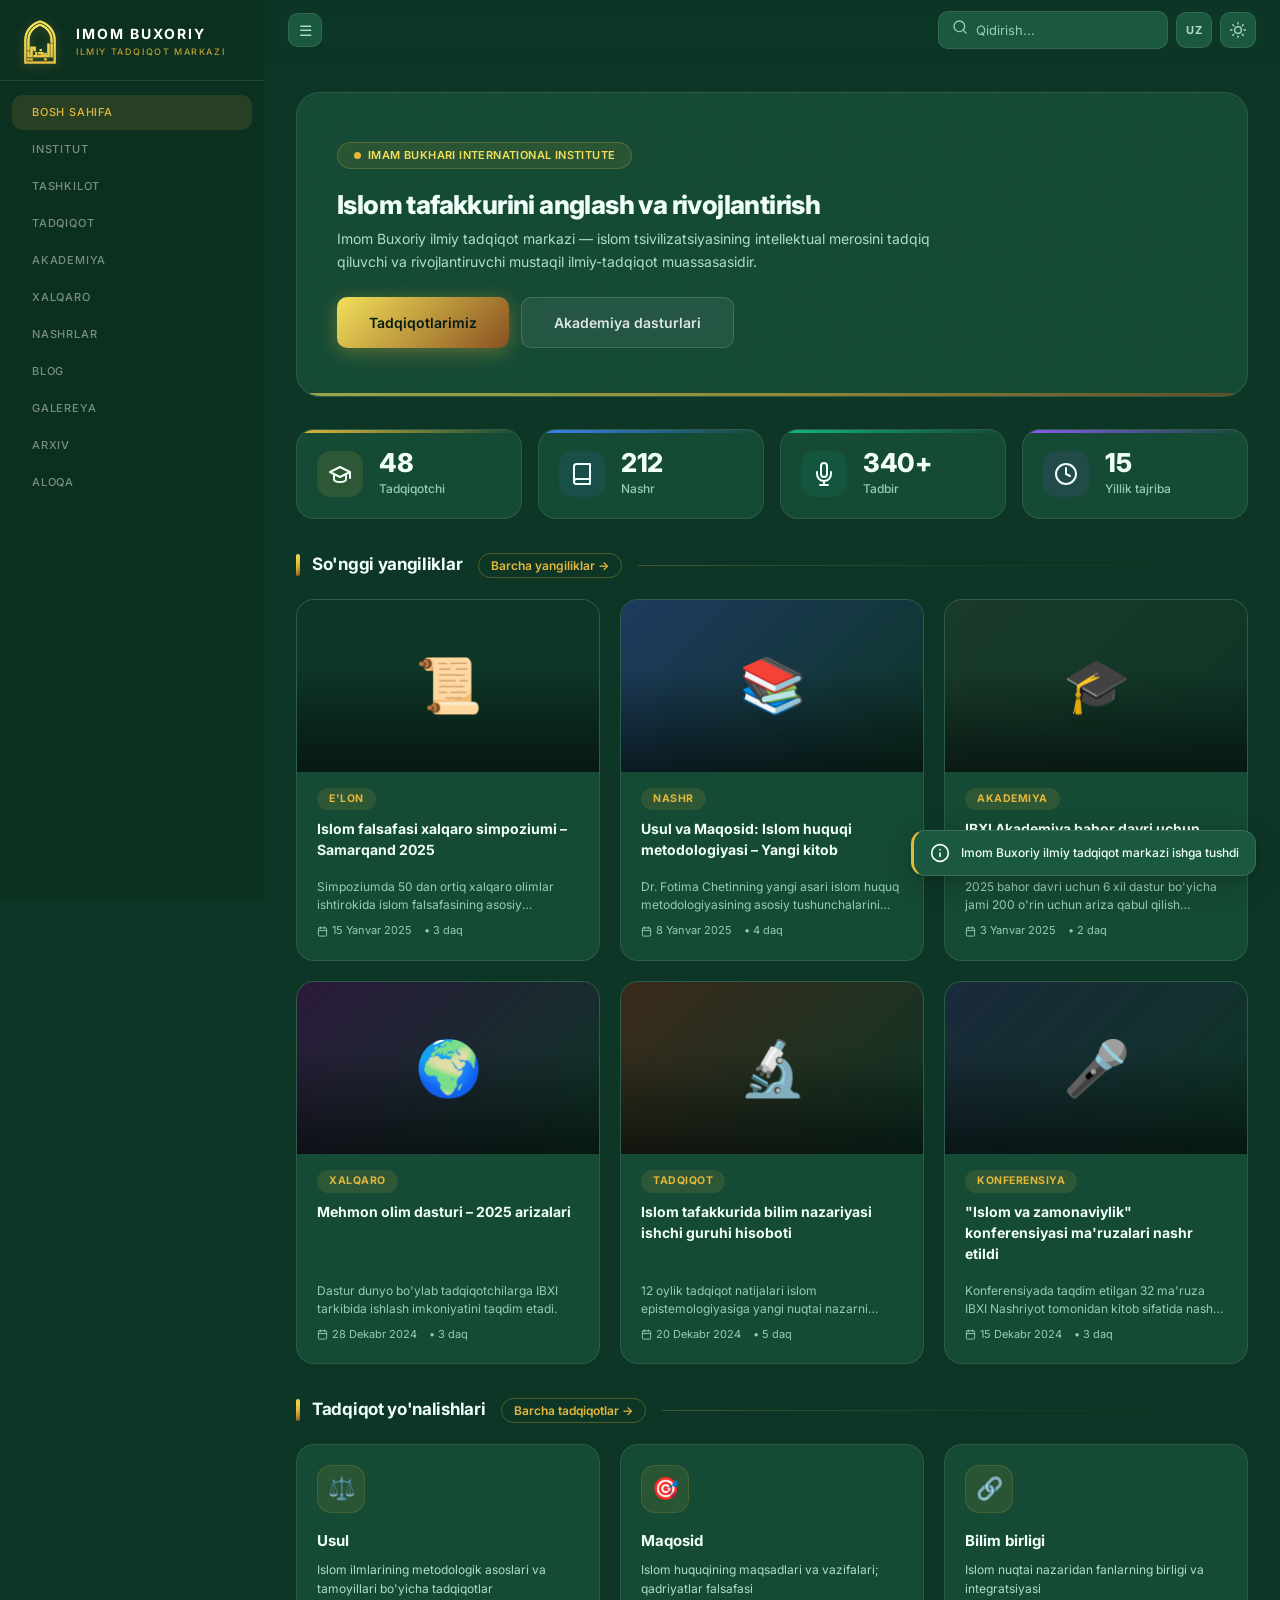
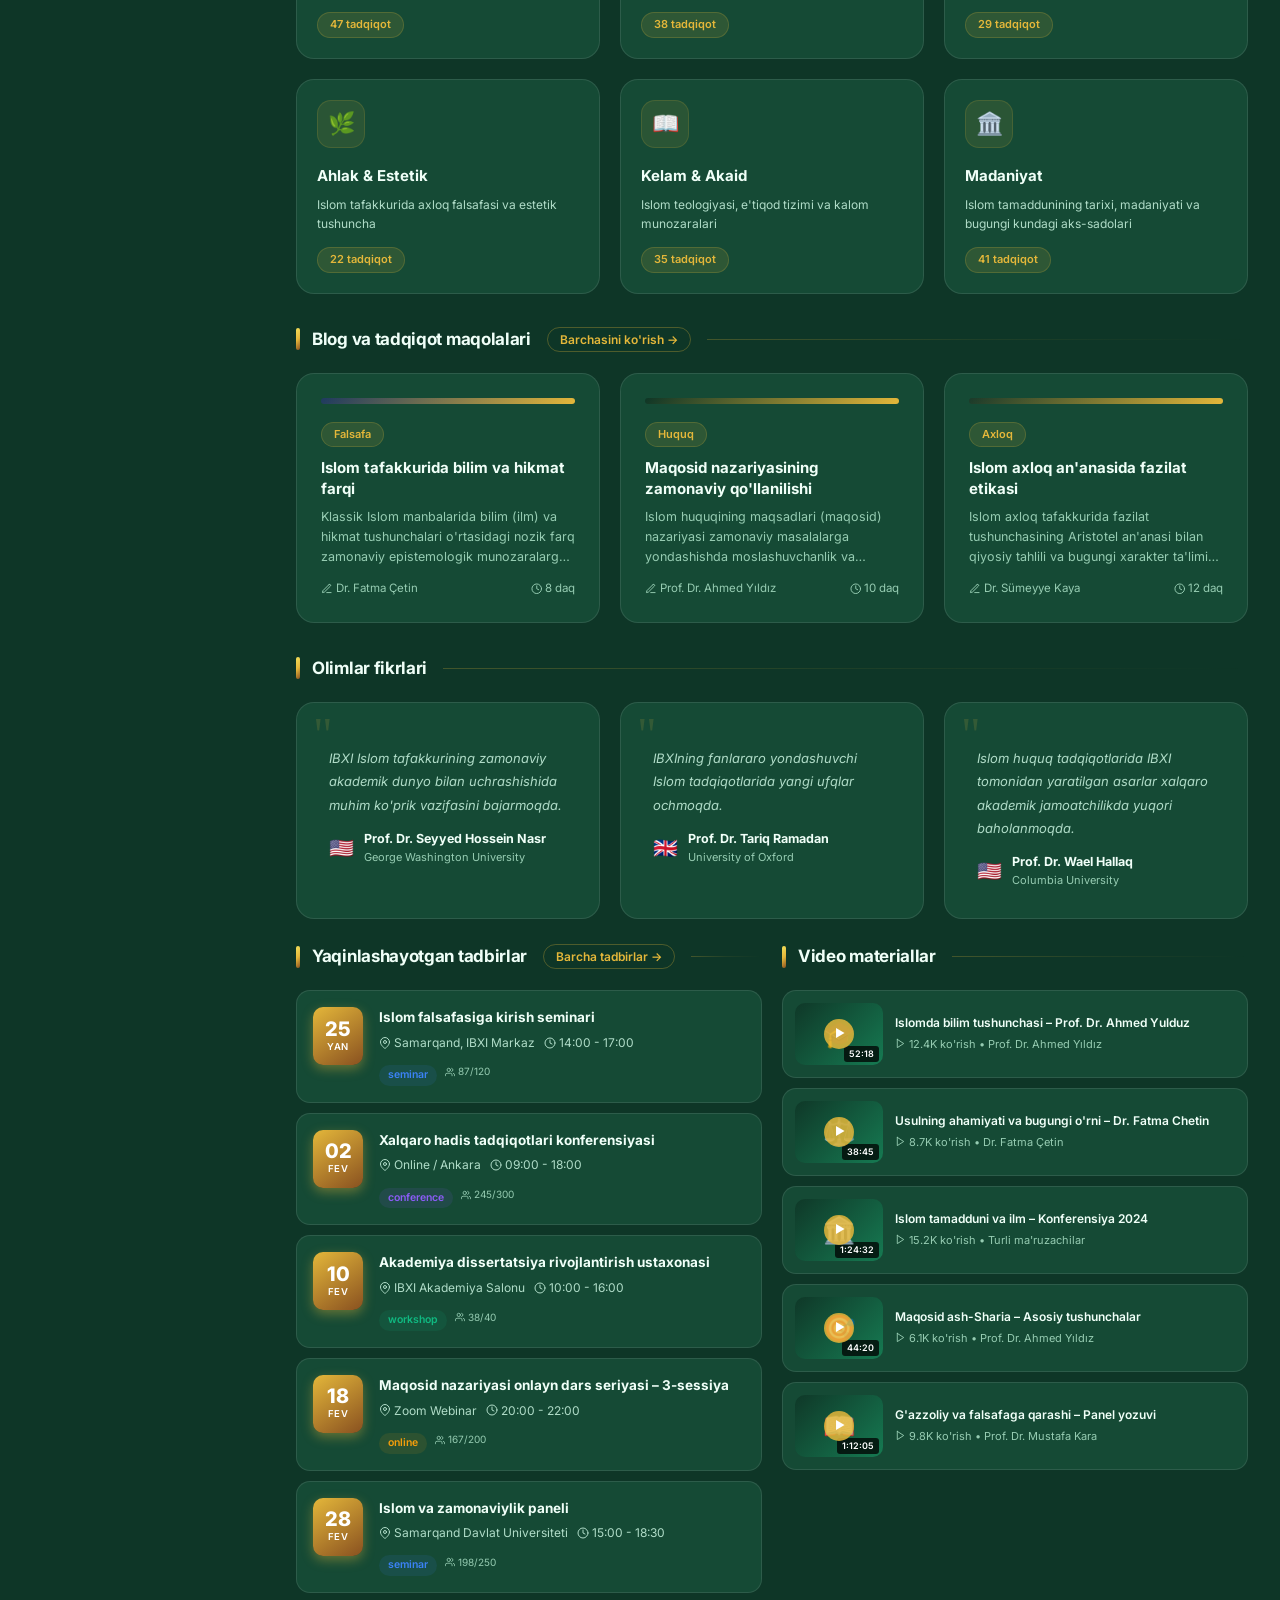
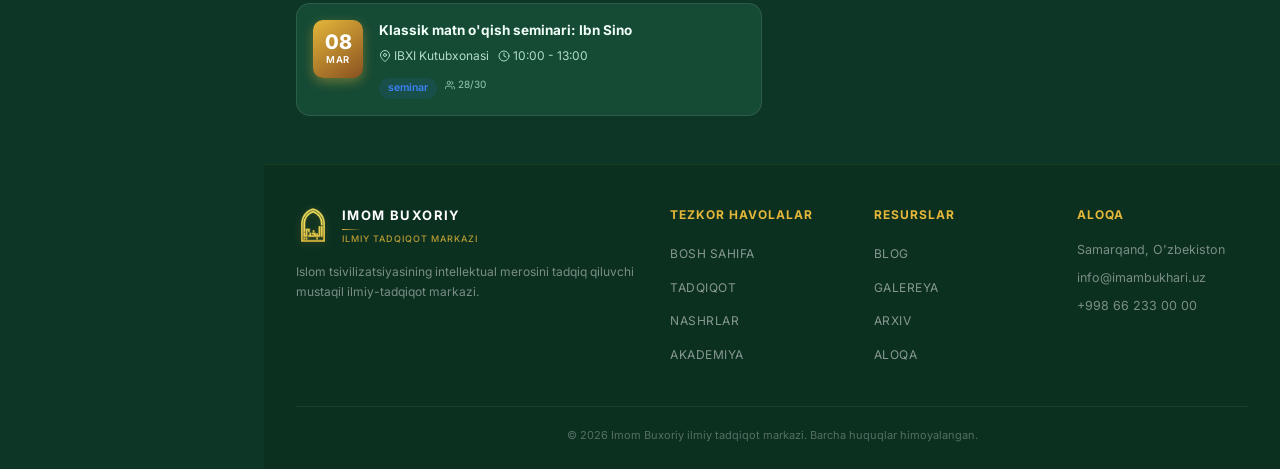
==== commit e2ce2381: "Telefon, planshet va kompyuter uchun to'liq responsive dizayn - Search dropdown va search box respon" ====
--- a/index.html
+++ b/index.html
@@ -2,7 +2,7 @@
 <html lang="uz" data-theme="dark">
 <head>
   <meta charset="UTF-8" />
-  <meta name="viewport" content="width=device-width, initial-scale=1.0" />
+  <meta name="viewport" content="width=device-width, initial-scale=1.0, viewport-fit=cover" />
   <meta name="description" content="Imom Buxoriy ilmiy tadqiqot markazi — islom tsivilizatsiyasining intellektual merosini tadqiq qiluvchi mustaqil ilmiy-tadqiqot muassasasi." />
   <meta name="theme-color" content="#0f563e" />
   <title>Imom Buxoriy ilmiy tadqiqot markazi</title>
--- a/assets/css/style.css
+++ b/assets/css/style.css
@@ -107,26 +107,26 @@
    DARK THEME
 --------------------------------------------------------- */
 [data-theme="dark"] {
-  --page-bg:        #0c2e20;
-  --surface-1:      #113d2c;
-  --surface-2:      #164a36;
-  --surface-3:      #1a5540;
-  --surface-hover:  #1e6048;
-  --surface-active: #226b50;
+  --page-bg:        #0e3627;
+  --surface-1:      #154a35;
+  --surface-2:      #1a5840;
+  --surface-3:      #20654c;
+  --surface-hover:  #267256;
+  --surface-active: #2c7f60;
 
   /* WCAG AA-compliant text colors on dark backgrounds */
   --text-1:   #f0fff8;
-  --text-2:   #a0d4bb;
-  --text-3:   #8ec4a8;  /* Fixed: 4.5:1+ contrast on #113d2c */
-  --text-inv: #0c2e20;
-
-  --border-1: rgba(255,255,255,.08);
-  --border-2: rgba(255,255,255,.12);
-  --border-3: rgba(255,255,255,.16);
-
-  --sidebar-bg:    #092419;
-  --sidebar-item:  rgba(255,255,255,.06);
-  --topbar-bg:     rgba(12,46,32,.88);
+  --text-2:   #b0dcc8;
+  --text-3:   #96ccb2;
+  --text-inv: #0e3627;
+
+  --border-1: rgba(255,255,255,.10);
+  --border-2: rgba(255,255,255,.14);
+  --border-3: rgba(255,255,255,.18);
+
+  --sidebar-bg:    #0c3020;
+  --sidebar-item:  rgba(255,255,255,.07);
+  --topbar-bg:     rgba(14,54,39,.90);
 
   --glass-bg:      rgba(17,61,44,.75);
   --glass-border:  rgba(255,255,255,.07);
@@ -139,12 +139,12 @@
    LIGHT THEME
 --------------------------------------------------------- */
 [data-theme="light"] {
-  --page-bg:        #f0f5f2;
+  --page-bg:        #f5f8f6;
   --surface-1:      #ffffff;
-  --surface-2:      #f5f9f7;
-  --surface-3:      #ecf2ee;
-  --surface-hover:  #e6efe9;
-  --surface-active: #dce8e0;
+  --surface-2:      #f8fbf9;
+  --surface-3:      #eff5f1;
+  --surface-hover:  #e8f0eb;
+  --surface-active: #dfe9e3;
 
   /* WCAG AA-compliant text colors on light backgrounds */
   --text-1:   #0a2a1c;
@@ -181,6 +181,7 @@
 html {
   font-size: 16px;
   scroll-behavior: smooth;
+  overflow-x: hidden;
 }
 
 body {
@@ -251,7 +252,6 @@
   z-index: 1000;
   transition: width var(--t-base);
   overflow: hidden;
-  border-right: 1px solid rgba(228,183,58,.08);
 }
 
 #sidebar.collapsed {
@@ -267,7 +267,7 @@
   background: var(--topbar-bg);
   backdrop-filter: blur(16px) saturate(180%);
   -webkit-backdrop-filter: blur(16px) saturate(180%);
-  border-bottom: 1px solid var(--border-1);
+  box-shadow: 0 1px 3px rgba(0,0,0,.1);
   display: flex;
   align-items: center;
   justify-content: space-between;
@@ -295,56 +295,73 @@
 /* ---------------------------------------------------------
    SIDEBAR INTERNALS
 --------------------------------------------------------- */
+/* ---- Sidebar Logo Area ---- */
 .sidebar-logo {
   display: flex;
   align-items: center;
-  gap: var(--sp-4);
-  padding: var(--sp-5) var(--sp-5) var(--sp-5);
-  border-bottom: 1px solid rgba(255,255,255,.06);
+  gap: 14px;
+  padding: 20px 18px 16px;
   flex-shrink: 0;
+  border-bottom: 1px solid rgba(255,255,255,.1);
 }
 
 .logo-mark {
   width: 44px;
   height: 44px;
-  background: none;
-  border-radius: 0;
-  display: flex;
-  align-items: center;
-  justify-content: center;
+  object-fit: contain;
   flex-shrink: 0;
-  box-shadow: none;
-  filter: drop-shadow(0 2px 8px rgba(228,183,58,.3));
-}
-
+  filter: drop-shadow(0 2px 6px rgba(228,183,58,.25));
+}
+
+/* ---- Logo Text ---- */
 .logo-text {
   overflow: hidden;
-  transition: var(--t-base);
   white-space: nowrap;
+  opacity: 1;
+  transition: opacity .2s ease, width .2s ease;
+  display: flex;
+  flex-direction: column;
+  gap: 4px;
 }
 
 .logo-text .lt-main {
-  display: block;
-  font-size: 15px;
-  font-weight: var(--fw-extrabold);
+  font-size: 14px;
+  font-weight: var(--fw-bold);
   color: #fff;
-  letter-spacing: .2px;
+  letter-spacing: 2px;
   line-height: 1.2;
 }
 
+.logo-text .lt-divider {
+  display: none;
+}
+
 .logo-text .lt-sub {
-  display: block;
-  font-size: var(--fs-xs);
-  font-weight: var(--fw-semibold);
-  color: var(--gold);
-  margin-top: 3px;
-  letter-spacing: .8px;
+  font-size: 9px;
+  font-weight: var(--fw-medium);
+  color: var(--gold-400);
+  letter-spacing: 1.6px;
   text-transform: uppercase;
-}
-
+  line-height: 1.2;
+  opacity: .8;
+}
+
+/* Collapsed sidebar: hide text, center icon */
 #sidebar.collapsed .logo-text {
   opacity: 0;
   width: 0;
+  overflow: hidden;
+}
+
+#sidebar.collapsed .sidebar-logo {
+  justify-content: center;
+  padding: 16px 0 14px;
+  gap: 0;
+}
+
+#sidebar.collapsed .logo-mark {
+  width: 34px;
+  height: 34px;
 }
 
 .sidebar-nav {
@@ -595,14 +612,19 @@
   border: 1px solid var(--border-1);
   border-radius: var(--r-sm);
   padding: 7px 13px;
-  width: 240px;
+  width: clamp(200px, 18vw, 320px);
   transition: all var(--t-base);
 }
 
 .search-box:focus-within {
   border-color: rgba(228,183,58,.5);
   box-shadow: 0 0 0 3px rgba(228,183,58,.1);
-  width: 300px;
+  width: clamp(260px, 25vw, 400px);
+}
+
+.search-box--archive {
+  width: 280px;
+  flex-shrink: 0;
 }
 
 .search-box .si {
@@ -630,7 +652,7 @@
   position: absolute;
   top: calc(100% + 8px);
   right: 0;
-  width: 360px;
+  width: min(360px, calc(100vw - 32px));
   background: var(--surface-2);
   border: 1px solid var(--border-2);
   border-radius: var(--r-md);
@@ -839,14 +861,14 @@
   overflow: hidden;
 }
 
-/* Islamic pattern overlay */
+/* Islamic/Arabic pattern overlay */
 .page-hero::before {
   content: '';
   position: absolute;
   inset: 0;
   background-image: var(--islamic-pattern);
   background-size: 100px 100px;
-  opacity: 0.06;
+  opacity: 0.10;
   pointer-events: none;
 }
 
@@ -1013,7 +1035,7 @@
   position: relative;
   background: linear-gradient(135deg, var(--navy-900) 0%, var(--navy-700) 50%, var(--navy-800) 100%);
   border-radius: var(--r-xl);
-  padding: var(--sp-12) 56px;
+  padding: clamp(24px, 4vw, 48px) clamp(20px, 5vw, 56px);
   overflow: hidden;
   margin-bottom: var(--sp-6);
   border: 1px solid rgba(228,183,58,.12);
@@ -1703,6 +1725,7 @@
   border-radius: var(--r-md);
   padding: var(--sp-1);
   width: fit-content;
+  max-width: 100%;
   margin-bottom: var(--sp-6);
 }
 
@@ -2150,12 +2173,29 @@
 }
 
 .toast.success { border-left: 3px solid var(--color-success); }
+.toast.error   { border-left: 3px solid var(--color-danger); }
 .toast.info    { border-left: 3px solid var(--gold); }
 .toast.warning { border-left: 3px solid var(--color-warning); }
 
 .toast .ti {
   font-size: var(--fs-xl);
-}
+  display: flex;
+  align-items: center;
+  flex-shrink: 0;
+}
+.toast .ti svg { width: 20px; height: 20px; }
+
+/* Inline SVG icon helper */
+.ic {
+  display: inline-flex;
+  align-items: center;
+  vertical-align: -0.15em;
+  flex-shrink: 0;
+}
+.ic svg { width: 1em; height: 1em; }
+.ic-sm svg { width: 14px; height: 14px; }
+.ic-lg { display: flex; align-items: center; justify-content: center; }
+.ic-lg svg { width: 32px; height: 32px; }
 
 .toast .tm {
   font-size: var(--fs-sm);
@@ -2331,7 +2371,7 @@
 }
 
 .nl-form .form-input {
-  width: 220px;
+  width: clamp(160px, 20vw, 240px);
   background: rgba(255,255,255,.08);
   border-color: rgba(255,255,255,.12);
   color: #fff;
@@ -2608,6 +2648,8 @@
   color: rgba(255,255,255,.5);
   text-decoration: none;
   transition: color var(--t-fast);
+  text-transform: uppercase;
+  letter-spacing: 0.5px;
 }
 
 .footer-links a:hover {
@@ -2772,6 +2814,7 @@
 
 /* Toast border accent flip */
 [dir="rtl"] .toast.success { border-left: none; border-right: 3px solid var(--color-success); }
+[dir="rtl"] .toast.error   { border-left: none; border-right: 3px solid var(--color-danger); }
 [dir="rtl"] .toast.info    { border-left: none; border-right: 3px solid var(--gold); }
 [dir="rtl"] .toast.warning { border-left: none; border-right: 3px solid var(--color-warning); }
 
@@ -2830,6 +2873,60 @@
   .stats-row { grid-template-columns: repeat(2, 1fr); }
   .footer-grid { grid-template-columns: 1fr 1fr; gap: var(--sp-6); }
 
+  /* Auto-collapse sidebar on tablet */
+  #sidebar {
+    width: var(--sidebar-collapsed-width);
+  }
+
+  #sidebar .logo-text,
+  #sidebar .nav-label,
+  #sidebar .nav-group-label {
+    opacity: 0;
+    width: 0;
+    overflow: hidden;
+    white-space: nowrap;
+  }
+
+  #sidebar .nav-item {
+    justify-content: center;
+    padding: var(--sp-3) var(--sp-2);
+  }
+
+  #sidebar .sidebar-logo {
+    justify-content: center;
+    padding: 16px 0 14px;
+    gap: 0;
+  }
+
+  #topbar {
+    left: var(--sidebar-collapsed-width);
+  }
+
+  #main-content {
+    margin-left: var(--sidebar-collapsed-width);
+    padding: var(--sp-6) var(--sp-6) var(--sp-10);
+  }
+
+  #site-footer {
+    margin-left: var(--sidebar-collapsed-width);
+  }
+
+  /* RTL tablet */
+  [dir="rtl"] #topbar {
+    right: var(--sidebar-collapsed-width);
+    left: 0;
+  }
+
+  [dir="rtl"] #main-content {
+    margin-right: var(--sidebar-collapsed-width);
+    margin-left: 0;
+  }
+
+  [dir="rtl"] #site-footer {
+    margin-right: var(--sidebar-collapsed-width);
+    margin-left: 0;
+  }
+
   .hero-banner {
     padding: var(--sp-8) var(--sp-8);
   }
@@ -2845,10 +2942,6 @@
 
   .page-hero {
     padding: var(--sp-6) var(--sp-8);
-  }
-
-  #main-content {
-    padding: var(--sp-6) var(--sp-6) var(--sp-10);
   }
 
   .newsletter-banner {
@@ -2967,17 +3060,86 @@
     grid-template-columns: 1fr 1fr;
     gap: var(--sp-6);
   }
+
+  /* Search results full-width on mobile */
+  .search-results {
+    position: fixed;
+    top: calc(var(--topbar-h) + 4px);
+    left: 16px;
+    right: 16px;
+    width: auto;
+    max-height: 60vh;
+  }
+
+  [dir="rtl"] .search-results {
+    left: 16px;
+    right: 16px;
+  }
+
+  .search-box--archive {
+    width: 100%;
+    flex-shrink: 1;
+  }
+
+  /* Tabs horizontal scroll */
+  .tabs-wrap {
+    overflow-x: auto;
+    -webkit-overflow-scrolling: touch;
+    scrollbar-width: none;
+  }
+
+  .tabs-wrap::-webkit-scrollbar {
+    display: none;
+  }
+
+  /* Modal responsive */
+  .modal-box {
+    padding: var(--sp-6) var(--sp-5);
+    width: 94%;
+  }
+
+  /* Touch targets */
+  .nav-item { min-height: 44px; }
+  .tab-btn { min-height: 44px; }
+  .tb-btn { min-width: 44px; min-height: 44px; }
+  .tb-toggle { min-width: 44px; min-height: 44px; }
+  .btn { min-height: 44px; }
+  .sr-item { min-height: 48px; padding: var(--sp-3) var(--sp-4); }
+
+  /* GPU acceleration for sidebar */
+  #sidebar {
+    will-change: transform;
+  }
+
+  /* Safe area insets for notched phones */
+  #topbar {
+    padding-left: max(var(--sp-4), env(safe-area-inset-left));
+    padding-right: max(var(--sp-4), env(safe-area-inset-right));
+  }
+
+  #main-content {
+    padding-bottom: max(var(--sp-10), env(safe-area-inset-bottom));
+  }
+}
+
+/* =========================================================
+   RESPONSIVE -- Large phone (max-width: 600px)
+========================================================= */
+@media (max-width: 600px) {
+  .topbar-right { gap: var(--sp-1); }
+  .search-box { width: 120px; }
+  .search-box:focus-within { width: 160px; }
+  .tb-btn { width: 34px; height: 34px; }
+  .hero-banner p { font-size: 13px; }
+  .page-hero { padding: var(--sp-5); }
+  .card { padding: var(--sp-4); }
+  .newsletter-banner { padding: var(--sp-5) var(--sp-4); }
 }
 
 /* =========================================================
    RESPONSIVE -- Small mobile (max-width: 480px)
 ========================================================= */
 @media (max-width: 480px) {
-  .tabs-wrap {
-    overflow-x: auto;
-    padding-bottom: 2px;
-  }
-
   #main-content {
     padding: var(--sp-4) var(--sp-3) var(--sp-8);
   }
@@ -2991,6 +3153,16 @@
   }
 
   .footer-grid {
+    grid-template-columns: 1fr;
+  }
+
+  .search-results {
+    left: 8px;
+    right: 8px;
+    max-height: 50vh;
+  }
+
+  .stats-row {
     grid-template-columns: 1fr;
   }
 
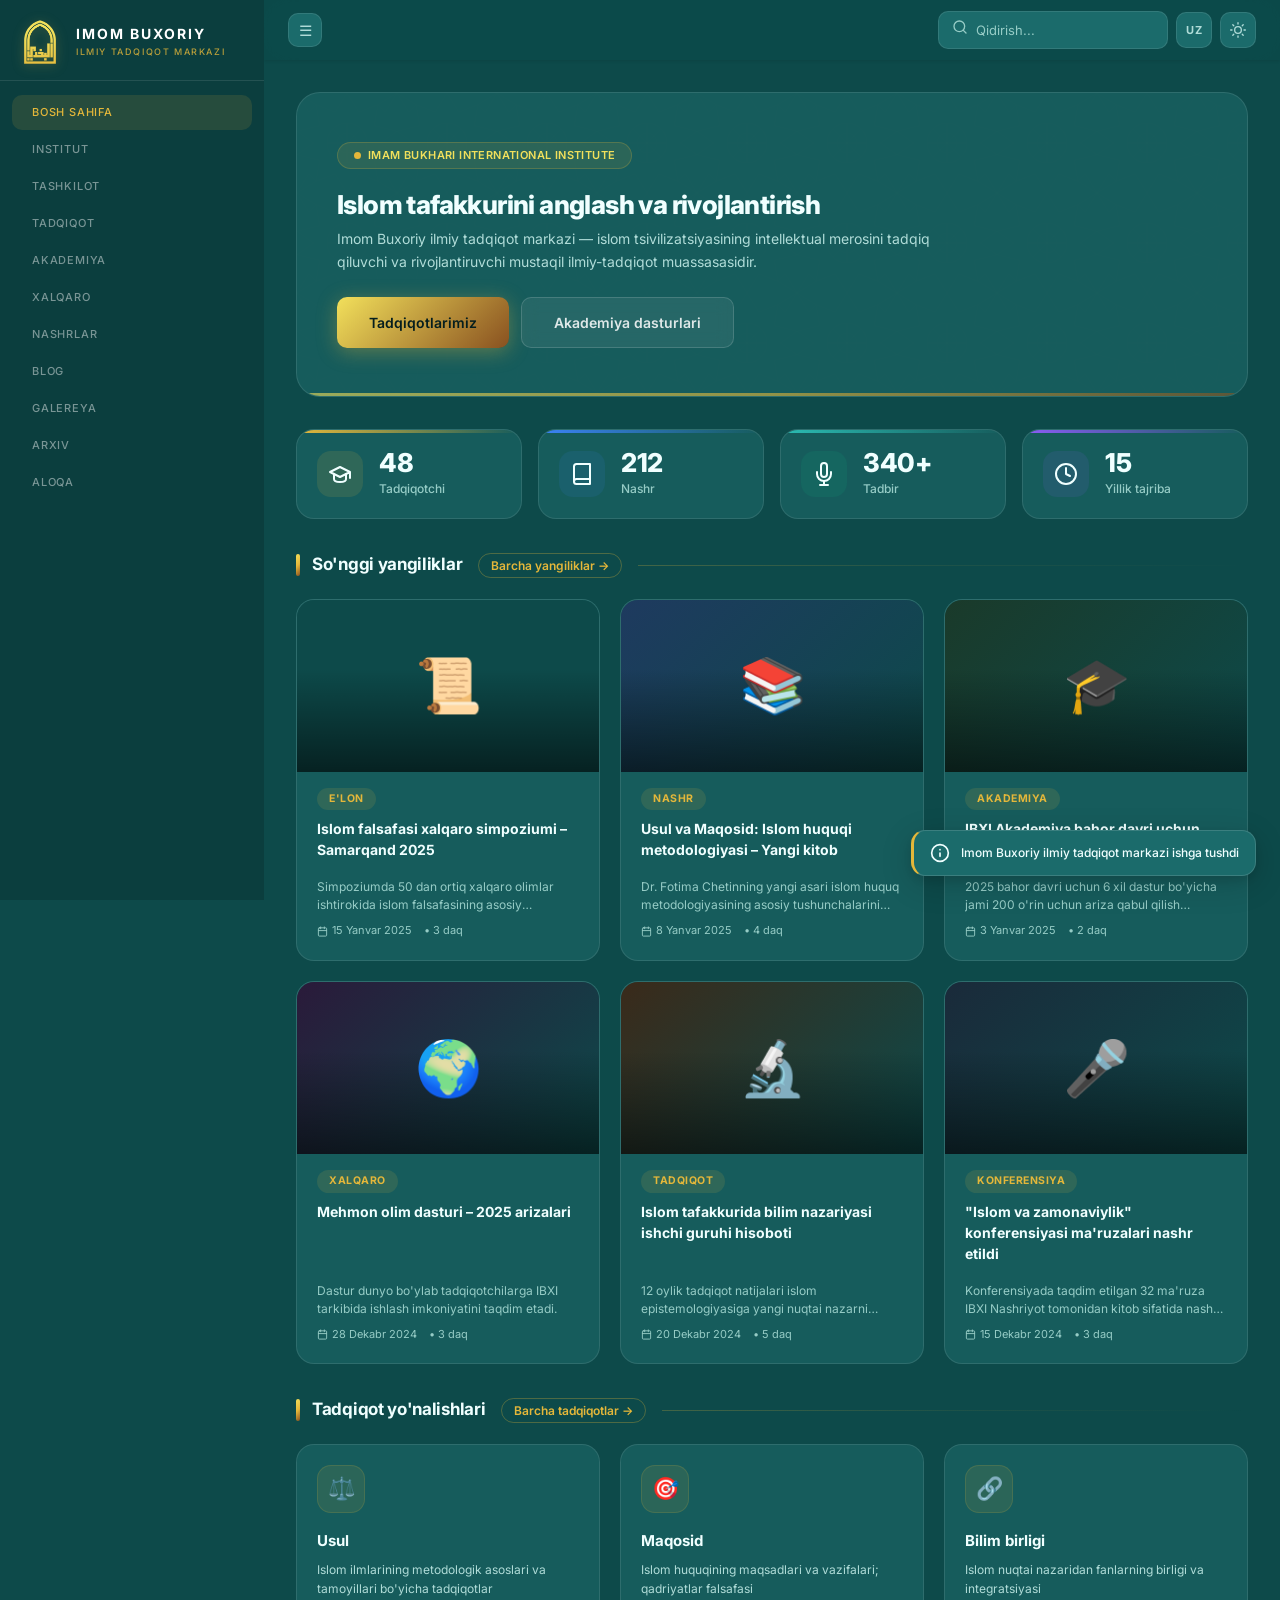
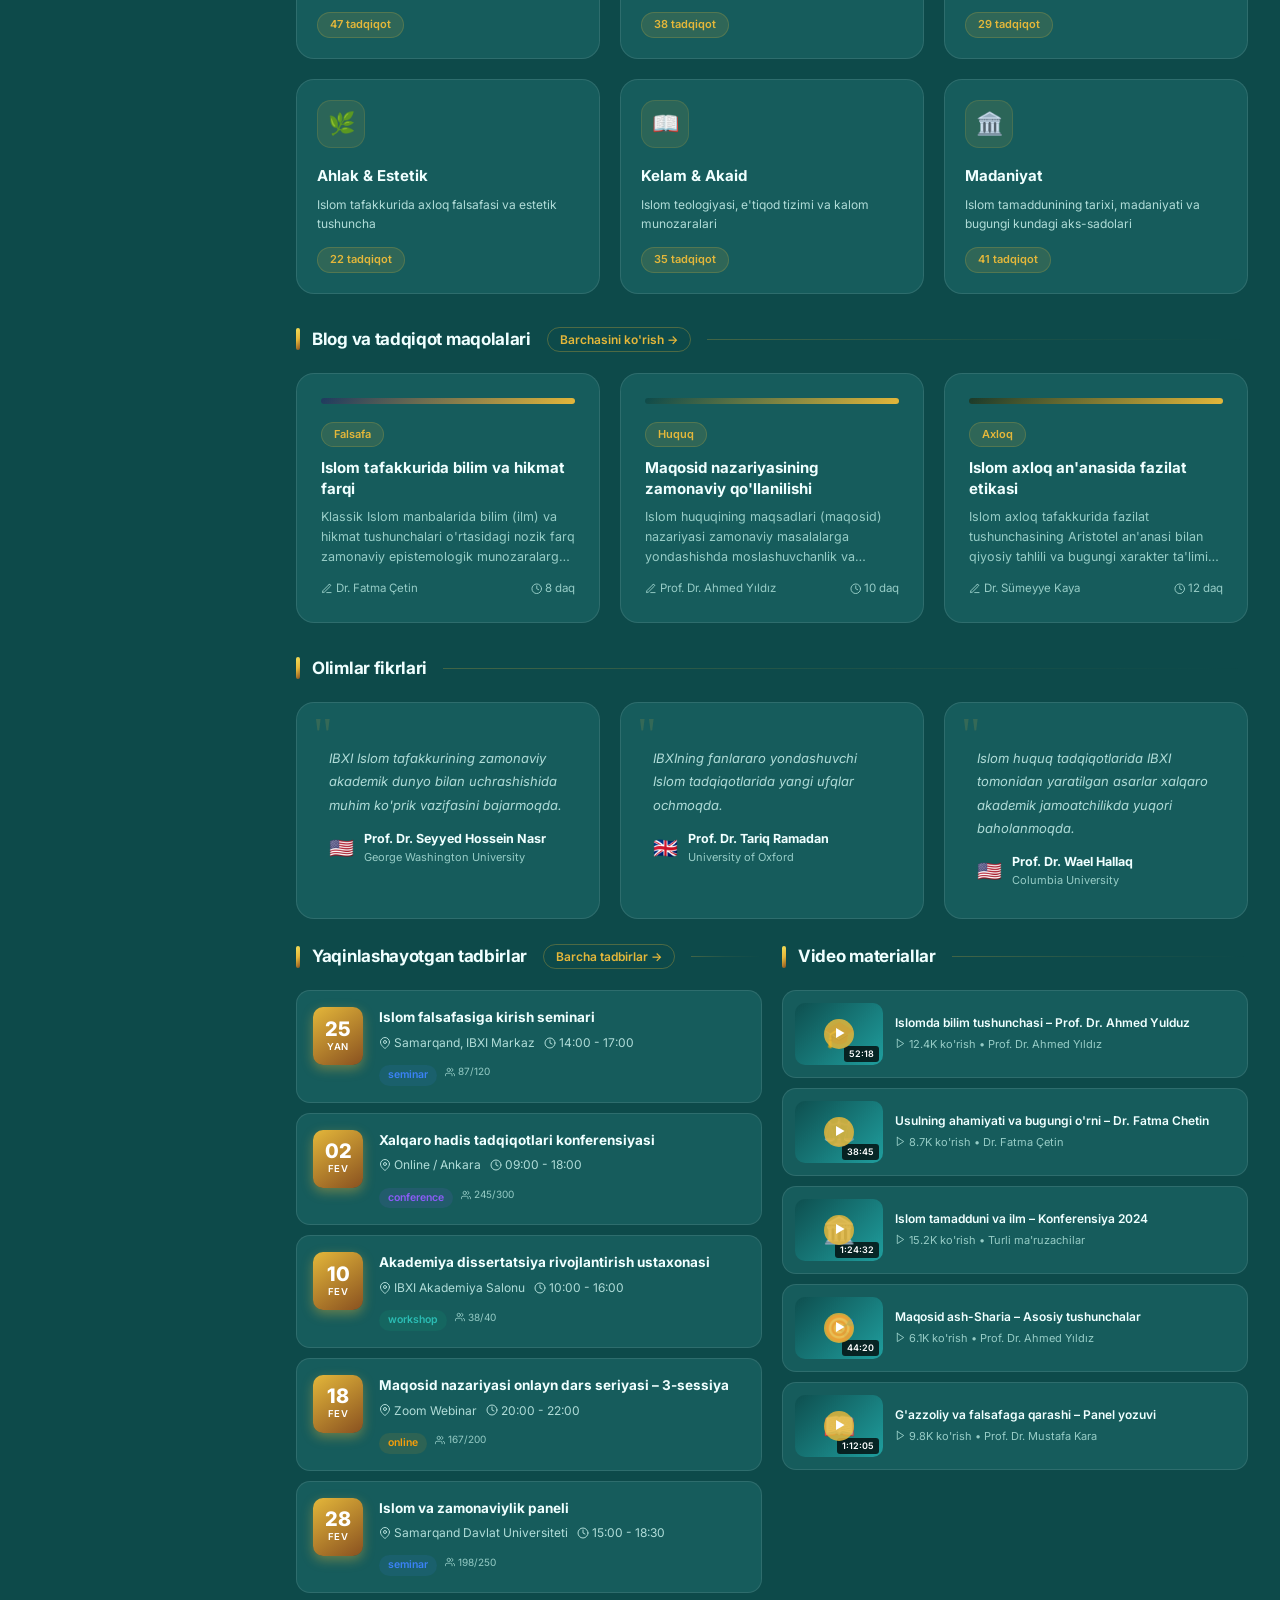
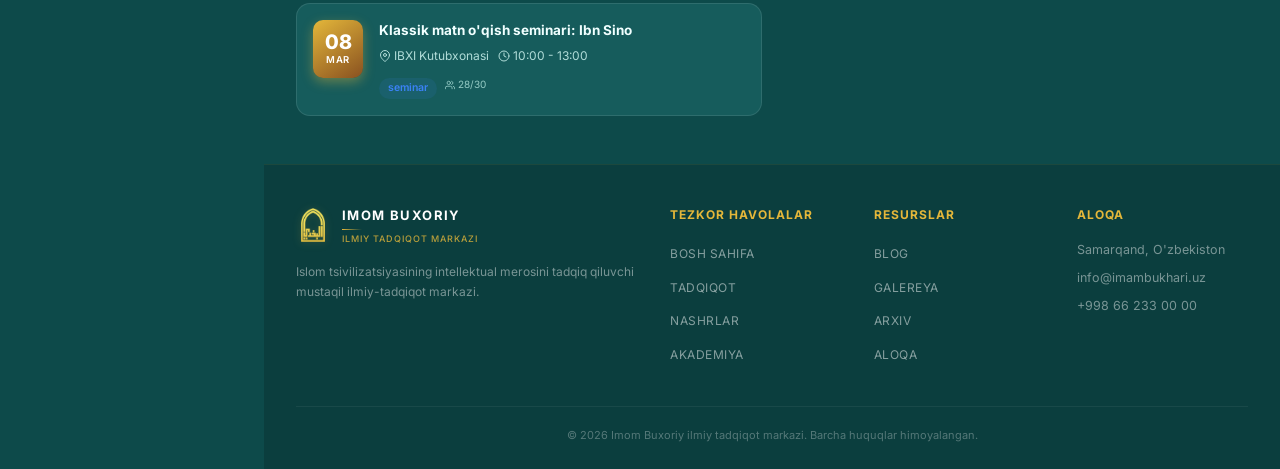
==== commit c06f69eb: "Rang sxemasini yashildan turquoise/teal rangga o'zgartirish (#2BBCB3) - CSS: barcha design tokenlar " ====
--- a/index.html
+++ b/index.html
@@ -4,10 +4,10 @@
   <meta charset="UTF-8" />
   <meta name="viewport" content="width=device-width, initial-scale=1.0, viewport-fit=cover" />
   <meta name="description" content="Imom Buxoriy ilmiy tadqiqot markazi — islom tsivilizatsiyasining intellektual merosini tadqiq qiluvchi mustaqil ilmiy-tadqiqot muassasasi." />
-  <meta name="theme-color" content="#0f563e" />
+  <meta name="theme-color" content="#1a8a8a" />
   <title>Imom Buxoriy ilmiy tadqiqot markazi</title>
   <link rel="stylesheet" href="assets/css/style.css" />
-  <link rel="icon" href="data:image/svg+xml,<svg xmlns='http://www.w3.org/2000/svg' viewBox='0 0 100 100'><rect width='100' height='100' rx='20' fill='%230f563e'/><text y='72' x='50' text-anchor='middle' font-size='36' font-family='serif' fill='%23e4b73a'>ب</text></svg>" />
+  <link rel="icon" href="data:image/svg+xml,<svg xmlns='http://www.w3.org/2000/svg' viewBox='0 0 100 100'><rect width='100' height='100' rx='20' fill='%231a8a8a'/><text y='72' x='50' text-anchor='middle' font-size='36' font-family='serif' fill='%23e4b73a'>ب</text></svg>" />
 
   <!-- JSON-LD Structured Data -->
   <script type="application/ld+json">
--- a/assets/css/style.css
+++ b/assets/css/style.css
@@ -18,16 +18,16 @@
   --gold-600: #895120;
   --gold:     #e4b73a;
 
-  /* Green palette (brand: #0f563e / #199b68) */
-  --navy-900: #061a12;
-  --navy-800: #0a2a1c;
-  --navy-700: #0f3828;
-  --navy-600: #0f563e;
-  --navy-500: #167a52;
-  --navy:     #0f3828;
+  /* Teal palette (brand: #1a8a8a / #2bbcb3) */
+  --navy-900: #051e1e;
+  --navy-800: #0a3636;
+  --navy-700: #0e4f4f;
+  --navy-600: #1a8a8a;
+  --navy-500: #1f9e9e;
+  --navy:     #0e4f4f;
 
   /* Semantic status colors */
-  --color-success: #10b981;
+  --color-success: #2bbcb3;
   --color-warning: #f59e0b;
   --color-danger:  #ef4444;
   --color-info:    #3b82f6;
@@ -107,28 +107,28 @@
    DARK THEME
 --------------------------------------------------------- */
 [data-theme="dark"] {
-  --page-bg:        #0e3627;
-  --surface-1:      #154a35;
-  --surface-2:      #1a5840;
-  --surface-3:      #20654c;
-  --surface-hover:  #267256;
-  --surface-active: #2c7f60;
+  --page-bg:        #0d4a4a;
+  --surface-1:      #165c5c;
+  --surface-2:      #1b6b6b;
+  --surface-3:      #207a7a;
+  --surface-hover:  #268a8a;
+  --surface-active: #2c9999;
 
   /* WCAG AA-compliant text colors on dark backgrounds */
-  --text-1:   #f0fff8;
-  --text-2:   #b0dcc8;
-  --text-3:   #96ccb2;
-  --text-inv: #0e3627;
+  --text-1:   #f0ffff;
+  --text-2:   #b0dcd8;
+  --text-3:   #96ccc6;
+  --text-inv: #0d4a4a;
 
   --border-1: rgba(255,255,255,.10);
   --border-2: rgba(255,255,255,.14);
   --border-3: rgba(255,255,255,.18);
 
-  --sidebar-bg:    #0c3020;
+  --sidebar-bg:    #0b3e3e;
   --sidebar-item:  rgba(255,255,255,.07);
-  --topbar-bg:     rgba(14,54,39,.90);
-
-  --glass-bg:      rgba(17,61,44,.75);
+  --topbar-bg:     rgba(13,74,74,.90);
+
+  --glass-bg:      rgba(17,68,68,.75);
   --glass-border:  rgba(255,255,255,.07);
 
   --chip-bg:   rgba(228,183,58,.12);
@@ -147,16 +147,16 @@
   --surface-active: #dfe9e3;
 
   /* WCAG AA-compliant text colors on light backgrounds */
-  --text-1:   #0a2a1c;
-  --text-2:   #3d6652;
-  --text-3:   #567a6a;  /* Fixed: 4.5:1+ contrast on #ffffff */
+  --text-1:   #0a2a2a;
+  --text-2:   #3d6660;
+  --text-3:   #567a72;  /* Fixed: 4.5:1+ contrast on #ffffff */
   --text-inv: #ffffff;
 
   --border-1: rgba(0,0,0,.06);
   --border-2: rgba(0,0,0,.09);
   --border-3: rgba(0,0,0,.14);
 
-  --sidebar-bg:    #0f563e;
+  --sidebar-bg:    #1a8a8a;
   --sidebar-item:  rgba(255,255,255,.04);
   --topbar-bg:     rgba(240,245,242,.92);
 
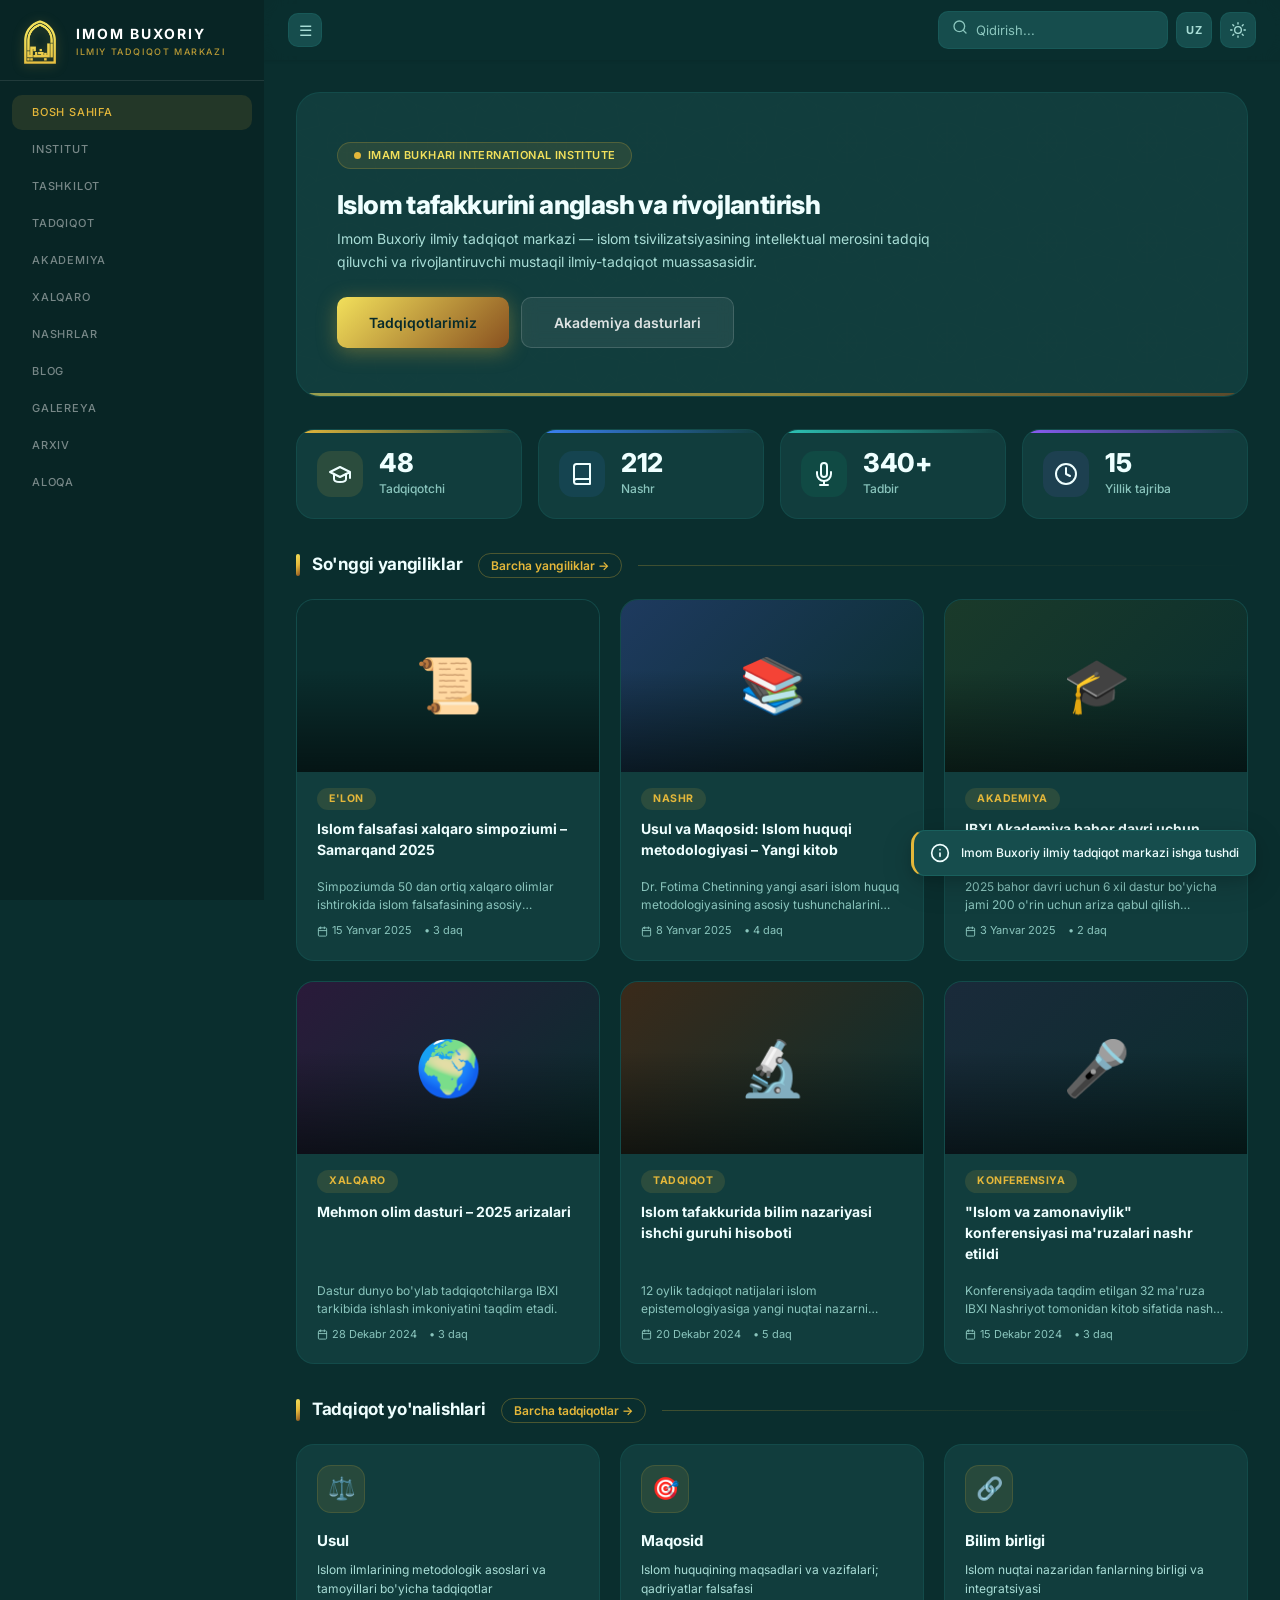
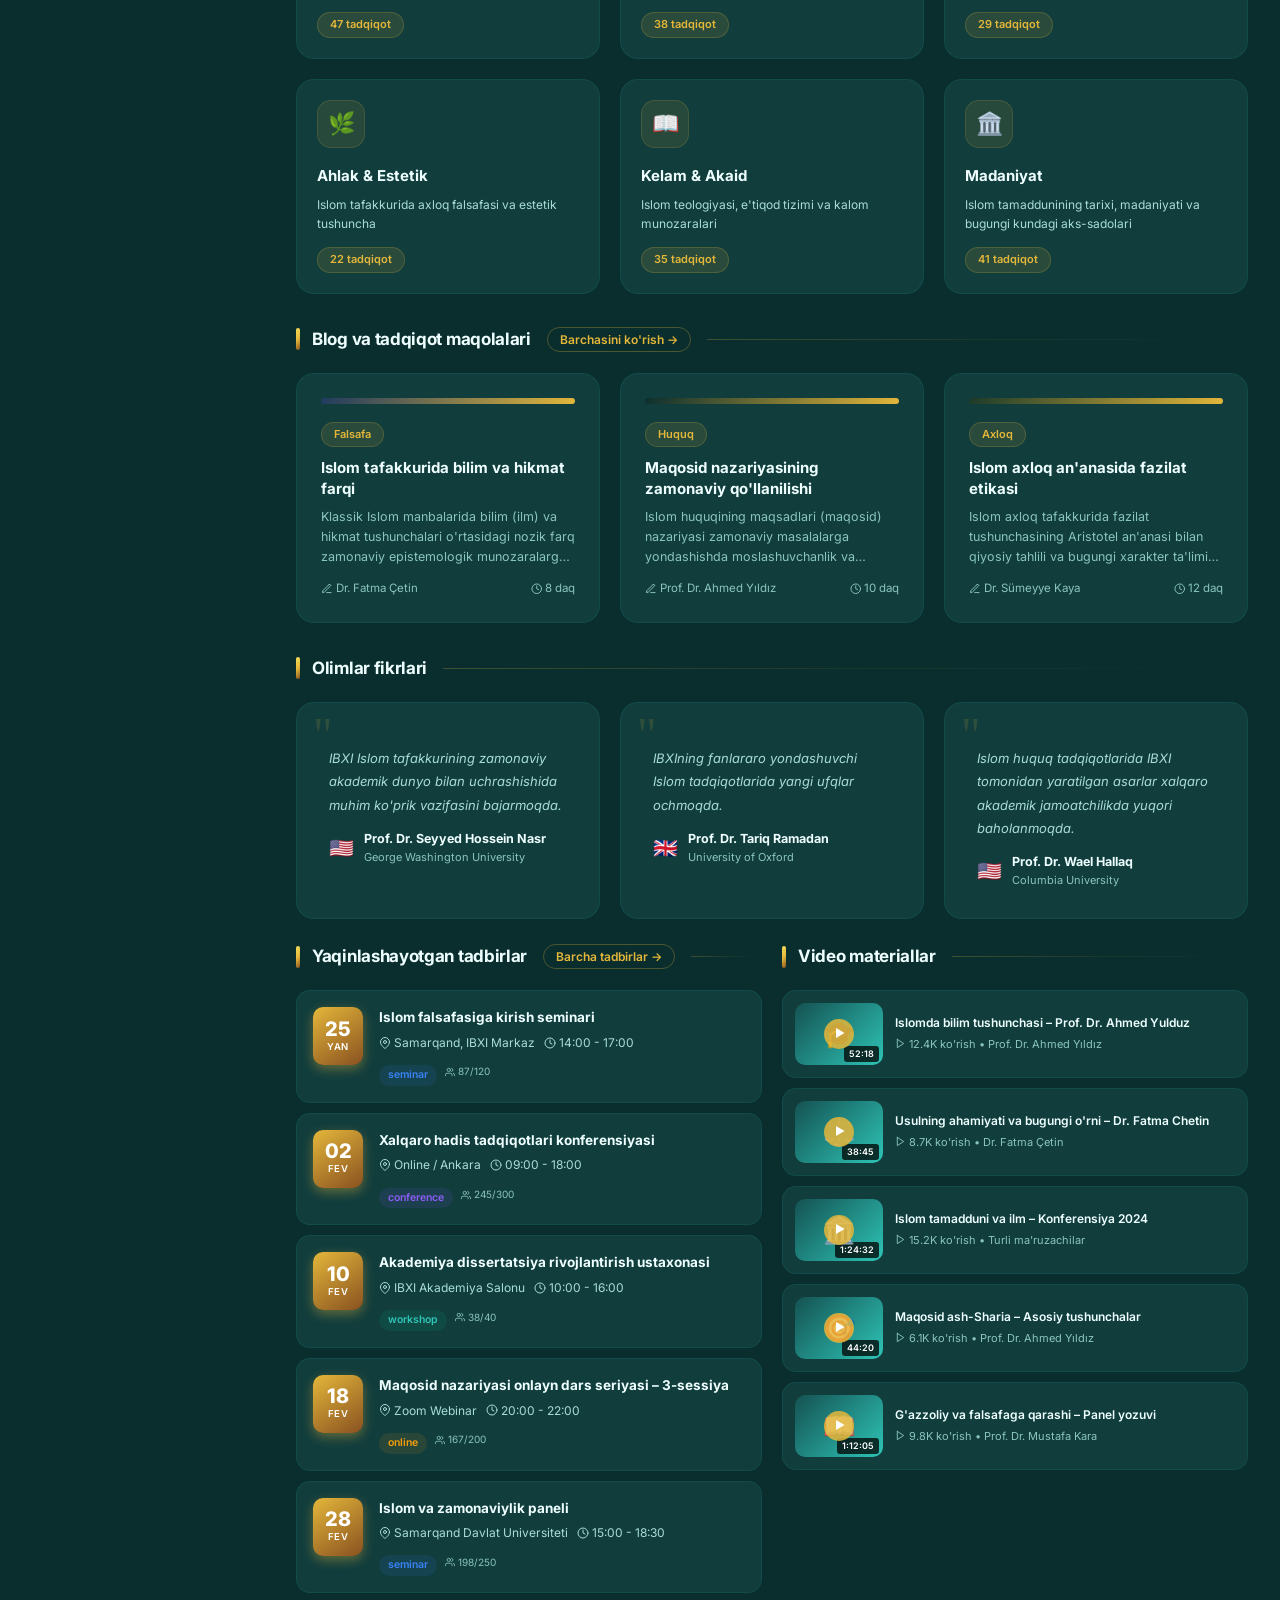
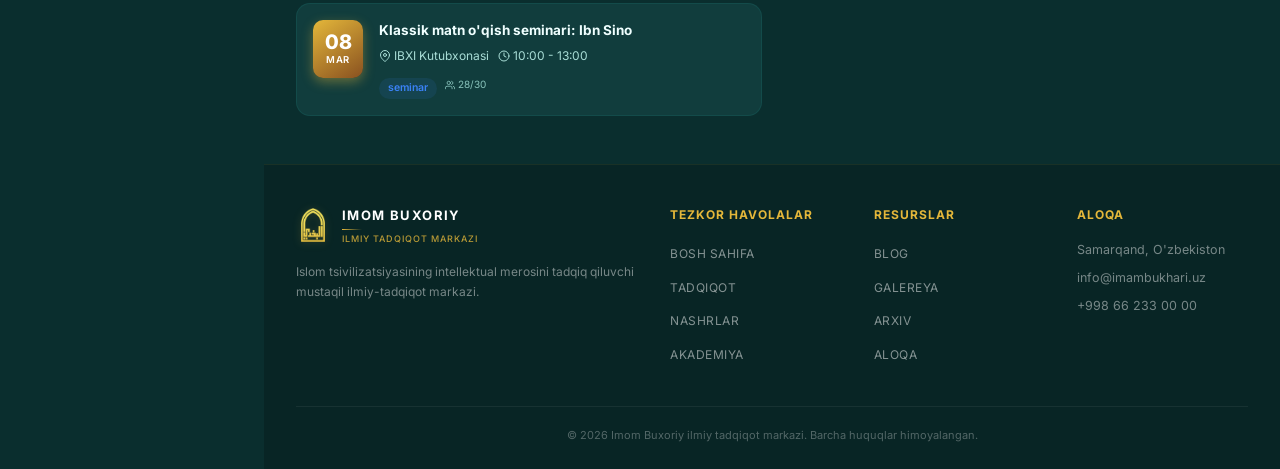
==== commit 05df2954: "Ranglarni rasmdagi turquoise (#2EC4B6) ga to'liq moslashtirish - Brand rang: #2EC4B6 (yorqin turquoi" ====
--- a/index.html
+++ b/index.html
@@ -4,10 +4,10 @@
   <meta charset="UTF-8" />
   <meta name="viewport" content="width=device-width, initial-scale=1.0, viewport-fit=cover" />
   <meta name="description" content="Imom Buxoriy ilmiy tadqiqot markazi — islom tsivilizatsiyasining intellektual merosini tadqiq qiluvchi mustaqil ilmiy-tadqiqot muassasasi." />
-  <meta name="theme-color" content="#1a8a8a" />
+  <meta name="theme-color" content="#2EC4B6" />
   <title>Imom Buxoriy ilmiy tadqiqot markazi</title>
   <link rel="stylesheet" href="assets/css/style.css" />
-  <link rel="icon" href="data:image/svg+xml,<svg xmlns='http://www.w3.org/2000/svg' viewBox='0 0 100 100'><rect width='100' height='100' rx='20' fill='%231a8a8a'/><text y='72' x='50' text-anchor='middle' font-size='36' font-family='serif' fill='%23e4b73a'>ب</text></svg>" />
+  <link rel="icon" href="data:image/svg+xml,<svg xmlns='http://www.w3.org/2000/svg' viewBox='0 0 100 100'><rect width='100' height='100' rx='20' fill='%231a9e93'/><text y='72' x='50' text-anchor='middle' font-size='36' font-family='serif' fill='%23e4b73a'>ب</text></svg>" />
 
   <!-- JSON-LD Structured Data -->
   <script type="application/ld+json">
--- a/assets/css/style.css
+++ b/assets/css/style.css
@@ -18,16 +18,16 @@
   --gold-600: #895120;
   --gold:     #e4b73a;
 
-  /* Teal palette (brand: #1a8a8a / #2bbcb3) */
-  --navy-900: #051e1e;
-  --navy-800: #0a3636;
-  --navy-700: #0e4f4f;
-  --navy-600: #1a8a8a;
-  --navy-500: #1f9e9e;
-  --navy:     #0e4f4f;
+  /* Turquoise palette (brand: #2EC4B6) */
+  --navy-900: #082b2b;
+  --navy-800: #0f3d3d;
+  --navy-700: #145252;
+  --navy-600: #1a9e93;
+  --navy-500: #2EC4B6;
+  --navy:     #145252;
 
   /* Semantic status colors */
-  --color-success: #2bbcb3;
+  --color-success: #2EC4B6;
   --color-warning: #f59e0b;
   --color-danger:  #ef4444;
   --color-info:    #3b82f6;
@@ -107,29 +107,29 @@
    DARK THEME
 --------------------------------------------------------- */
 [data-theme="dark"] {
-  --page-bg:        #0d4a4a;
-  --surface-1:      #165c5c;
-  --surface-2:      #1b6b6b;
-  --surface-3:      #207a7a;
-  --surface-hover:  #268a8a;
-  --surface-active: #2c9999;
+  --page-bg:        #0a2e2e;
+  --surface-1:      #113d3d;
+  --surface-2:      #164d4d;
+  --surface-3:      #1c5c5c;
+  --surface-hover:  #226b6b;
+  --surface-active: #2a7d7d;
 
   /* WCAG AA-compliant text colors on dark backgrounds */
-  --text-1:   #f0ffff;
-  --text-2:   #b0dcd8;
-  --text-3:   #96ccc6;
-  --text-inv: #0d4a4a;
-
-  --border-1: rgba(255,255,255,.10);
-  --border-2: rgba(255,255,255,.14);
-  --border-3: rgba(255,255,255,.18);
-
-  --sidebar-bg:    #0b3e3e;
-  --sidebar-item:  rgba(255,255,255,.07);
-  --topbar-bg:     rgba(13,74,74,.90);
-
-  --glass-bg:      rgba(17,68,68,.75);
-  --glass-border:  rgba(255,255,255,.07);
+  --text-1:   #efffff;
+  --text-2:   #a8ddd6;
+  --text-3:   #8ac5bd;
+  --text-inv: #0a2e2e;
+
+  --border-1: rgba(46,196,182,.10);
+  --border-2: rgba(46,196,182,.16);
+  --border-3: rgba(46,196,182,.22);
+
+  --sidebar-bg:    #082525;
+  --sidebar-item:  rgba(46,196,182,.08);
+  --topbar-bg:     rgba(10,46,46,.92);
+
+  --glass-bg:      rgba(14,52,52,.80);
+  --glass-border:  rgba(46,196,182,.10);
 
   --chip-bg:   rgba(228,183,58,.12);
   --chip-text: #e4b73a;
@@ -139,32 +139,32 @@
    LIGHT THEME
 --------------------------------------------------------- */
 [data-theme="light"] {
-  --page-bg:        #f5f8f6;
+  --page-bg:        #f2fafa;
   --surface-1:      #ffffff;
-  --surface-2:      #f8fbf9;
-  --surface-3:      #eff5f1;
-  --surface-hover:  #e8f0eb;
-  --surface-active: #dfe9e3;
+  --surface-2:      #f5fcfb;
+  --surface-3:      #eaf7f5;
+  --surface-hover:  #ddf0ed;
+  --surface-active: #cce8e4;
 
   /* WCAG AA-compliant text colors on light backgrounds */
-  --text-1:   #0a2a2a;
-  --text-2:   #3d6660;
-  --text-3:   #567a72;  /* Fixed: 4.5:1+ contrast on #ffffff */
+  --text-1:   #0a2626;
+  --text-2:   #2d5c56;
+  --text-3:   #477a72;  /* 4.5:1+ contrast on #ffffff */
   --text-inv: #ffffff;
 
-  --border-1: rgba(0,0,0,.06);
-  --border-2: rgba(0,0,0,.09);
-  --border-3: rgba(0,0,0,.14);
-
-  --sidebar-bg:    #1a8a8a;
-  --sidebar-item:  rgba(255,255,255,.04);
-  --topbar-bg:     rgba(240,245,242,.92);
-
-  --glass-bg:      rgba(255,255,255,.80);
-  --glass-border:  rgba(0,0,0,.07);
-
-  --chip-bg:   rgba(228,183,58,.14);
-  --chip-text: #895120;
+  --border-1: rgba(46,196,182,.10);
+  --border-2: rgba(46,196,182,.16);
+  --border-3: rgba(46,196,182,.24);
+
+  --sidebar-bg:    #1a9e93;
+  --sidebar-item:  rgba(255,255,255,.06);
+  --topbar-bg:     rgba(242,250,250,.94);
+
+  --glass-bg:      rgba(255,255,255,.85);
+  --glass-border:  rgba(46,196,182,.12);
+
+  --chip-bg:   rgba(46,196,182,.10);
+  --chip-text: #14786e;
 }
 
 /* ---------------------------------------------------------
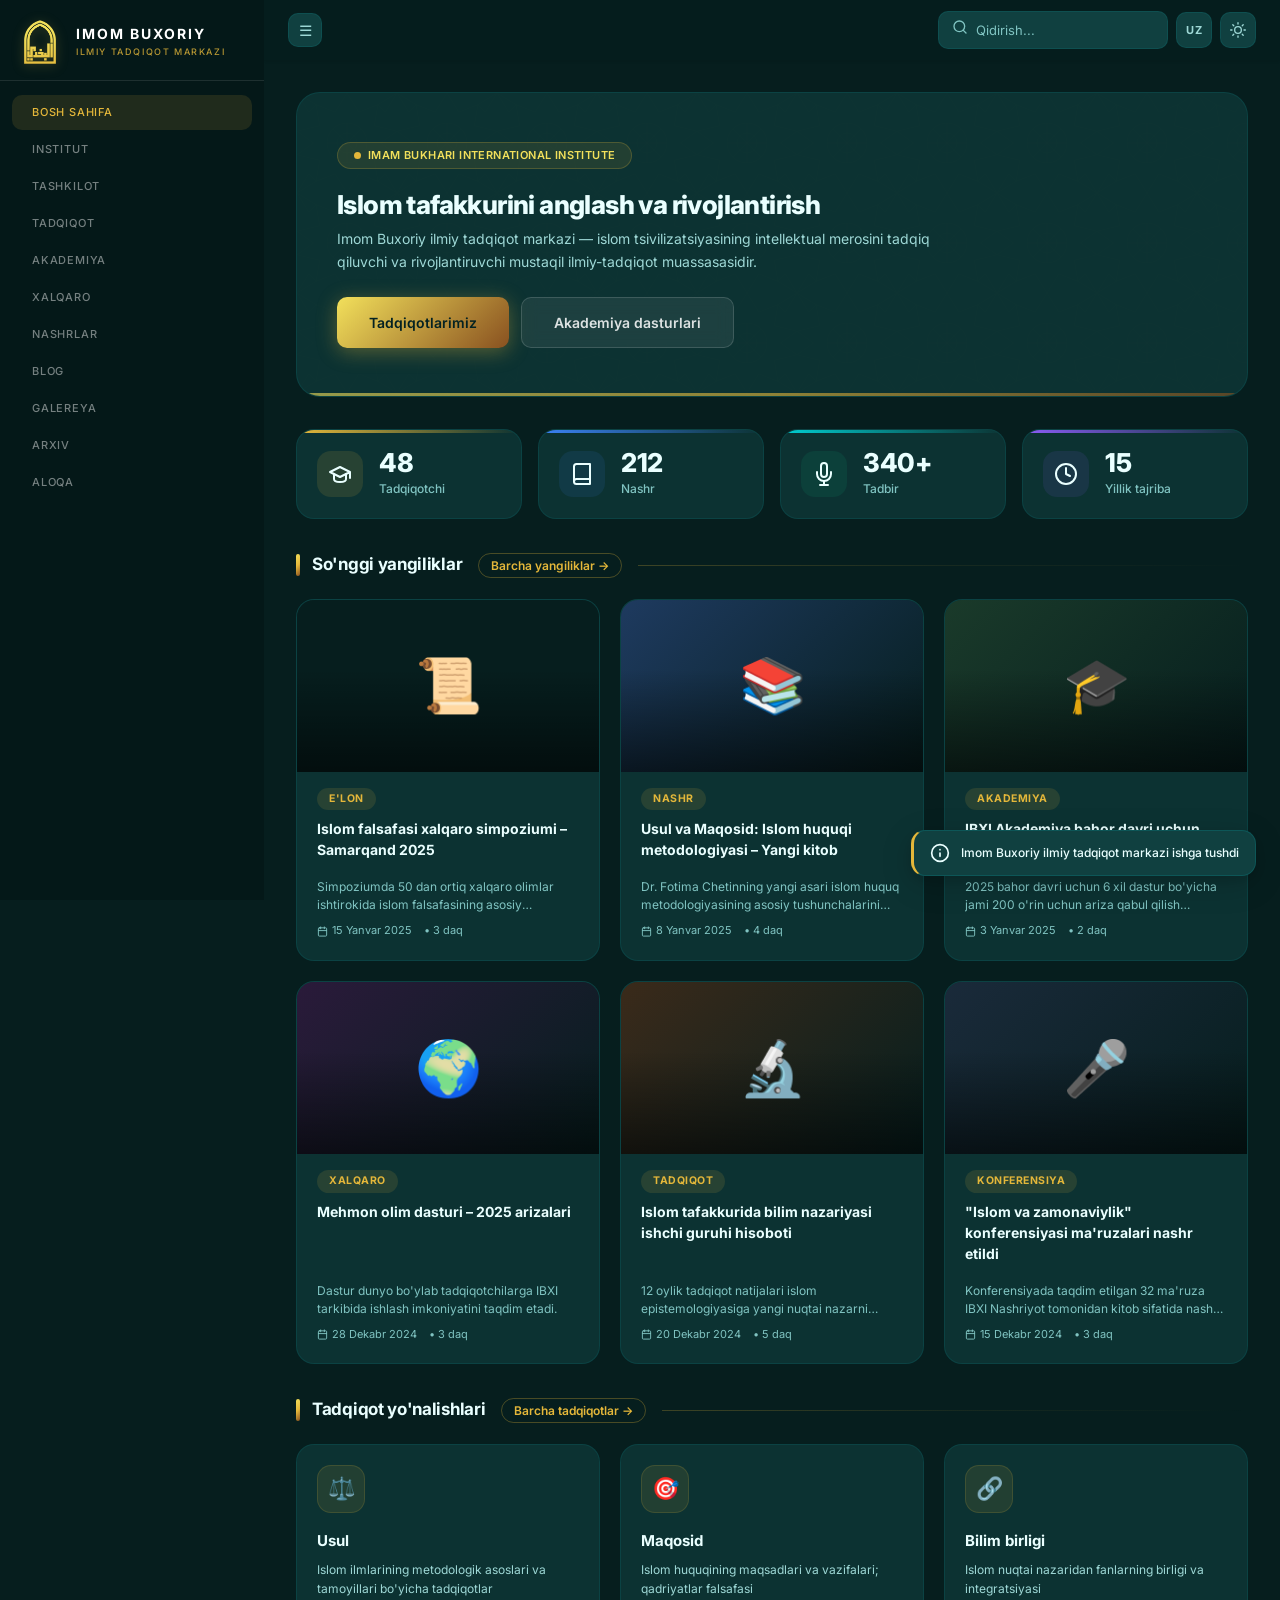
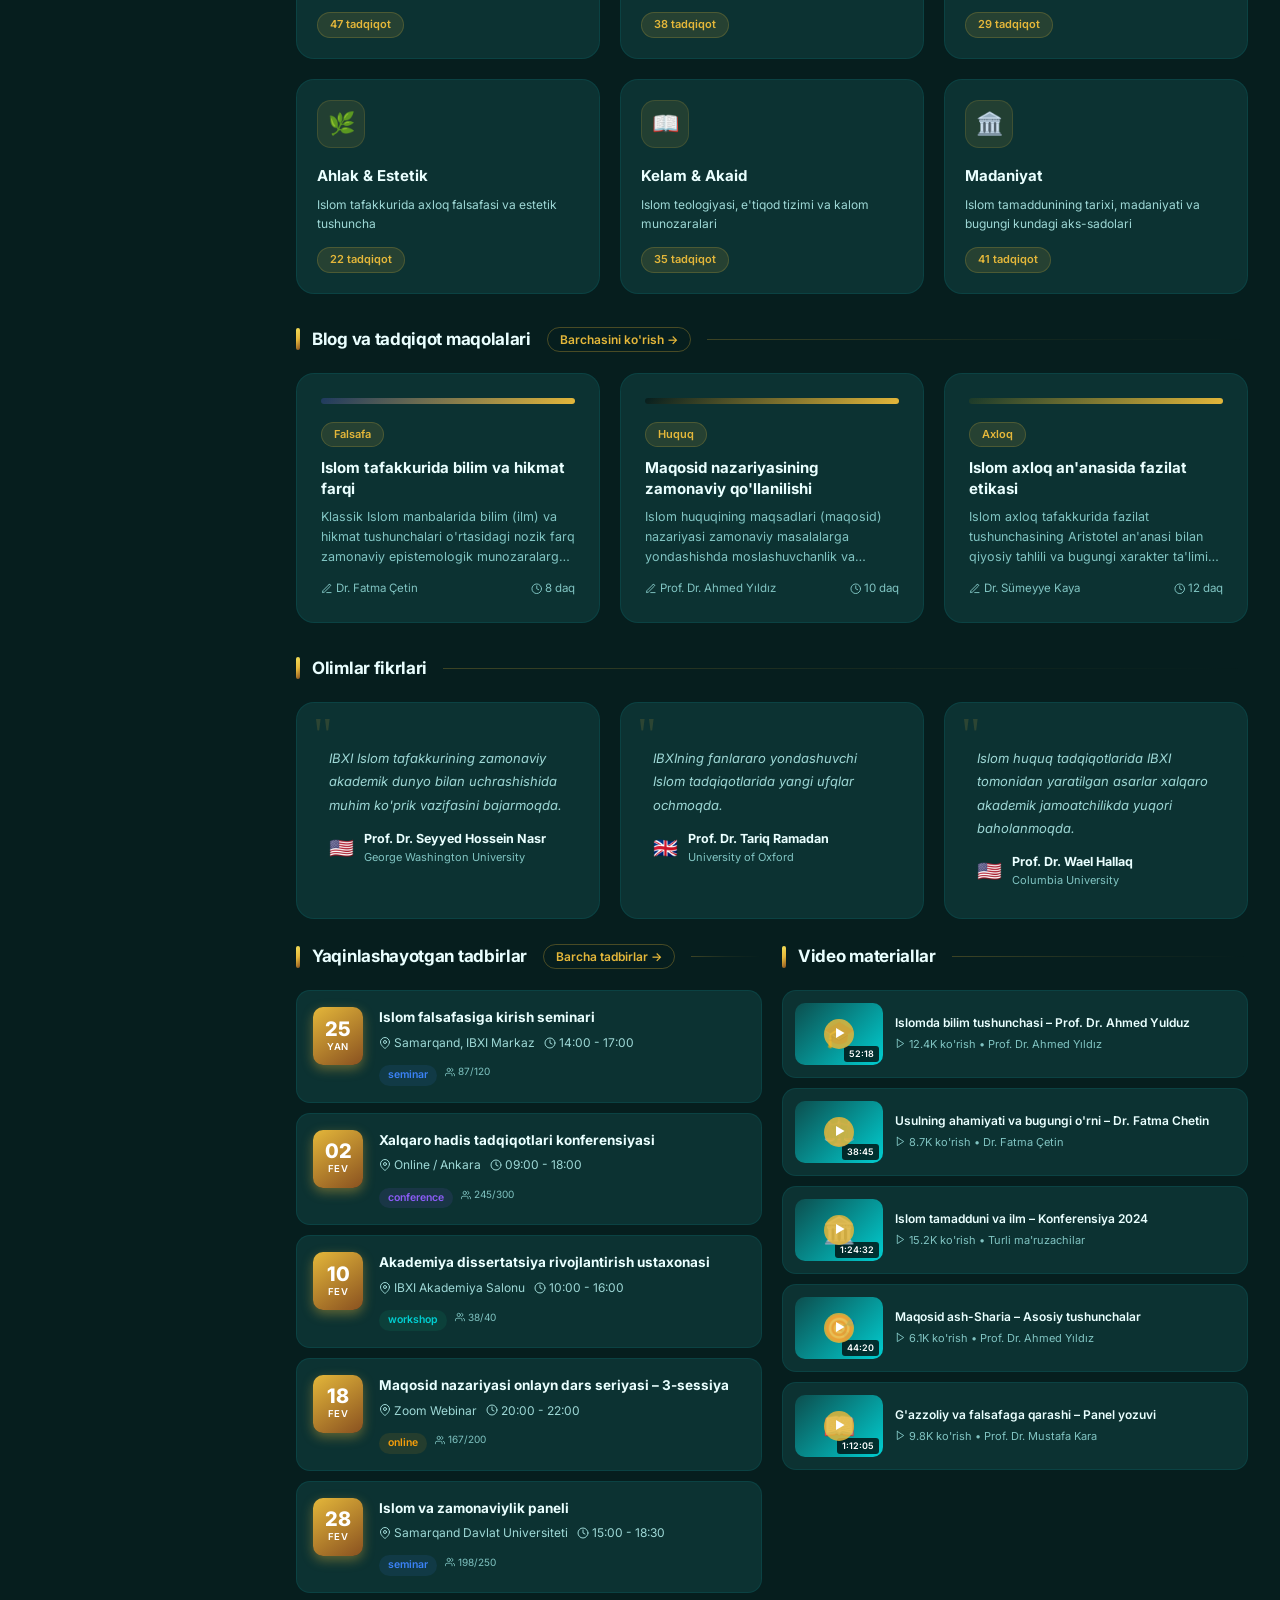
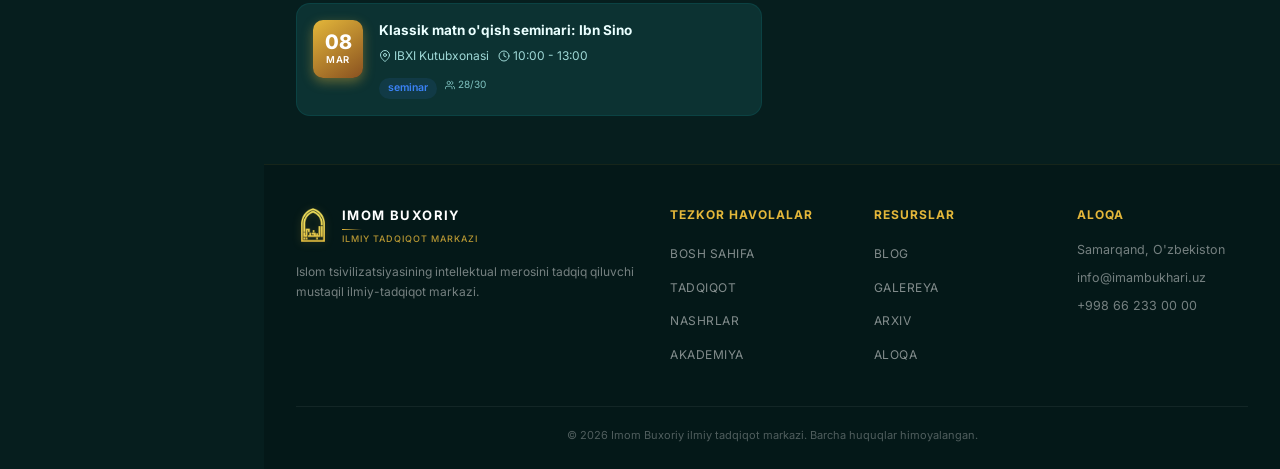
==== commit f532231b: "Ranglarni rasmdagi aniq turquoise #01CED1 ga to'liq moslashtirish - Brand rang: #01CED1 (rasmdan pik" ====
--- a/index.html
+++ b/index.html
@@ -4,10 +4,10 @@
   <meta charset="UTF-8" />
   <meta name="viewport" content="width=device-width, initial-scale=1.0, viewport-fit=cover" />
   <meta name="description" content="Imom Buxoriy ilmiy tadqiqot markazi — islom tsivilizatsiyasining intellektual merosini tadqiq qiluvchi mustaqil ilmiy-tadqiqot muassasasi." />
-  <meta name="theme-color" content="#2EC4B6" />
+  <meta name="theme-color" content="#01CED1" />
   <title>Imom Buxoriy ilmiy tadqiqot markazi</title>
   <link rel="stylesheet" href="assets/css/style.css" />
-  <link rel="icon" href="data:image/svg+xml,<svg xmlns='http://www.w3.org/2000/svg' viewBox='0 0 100 100'><rect width='100' height='100' rx='20' fill='%231a9e93'/><text y='72' x='50' text-anchor='middle' font-size='36' font-family='serif' fill='%23e4b73a'>ب</text></svg>" />
+  <link rel="icon" href="data:image/svg+xml,<svg xmlns='http://www.w3.org/2000/svg' viewBox='0 0 100 100'><rect width='100' height='100' rx='20' fill='%2301a5a8'/><text y='72' x='50' text-anchor='middle' font-size='36' font-family='serif' fill='%23e4b73a'>ب</text></svg>" />
 
   <!-- JSON-LD Structured Data -->
   <script type="application/ld+json">
--- a/assets/css/style.css
+++ b/assets/css/style.css
@@ -18,16 +18,16 @@
   --gold-600: #895120;
   --gold:     #e4b73a;
 
-  /* Turquoise palette (brand: #2EC4B6) */
-  --navy-900: #082b2b;
-  --navy-800: #0f3d3d;
-  --navy-700: #145252;
-  --navy-600: #1a9e93;
-  --navy-500: #2EC4B6;
-  --navy:     #145252;
+  /* Turquoise palette (brand: #01CED1) */
+  --navy-900: #042222;
+  --navy-800: #083838;
+  --navy-700: #0c4e4e;
+  --navy-600: #01a5a8;
+  --navy-500: #01CED1;
+  --navy:     #0c4e4e;
 
   /* Semantic status colors */
-  --color-success: #2EC4B6;
+  --color-success: #01CED1;
   --color-warning: #f59e0b;
   --color-danger:  #ef4444;
   --color-info:    #3b82f6;
@@ -107,29 +107,29 @@
    DARK THEME
 --------------------------------------------------------- */
 [data-theme="dark"] {
-  --page-bg:        #0a2e2e;
-  --surface-1:      #113d3d;
-  --surface-2:      #164d4d;
-  --surface-3:      #1c5c5c;
-  --surface-hover:  #226b6b;
-  --surface-active: #2a7d7d;
+  --page-bg:        #061e1e;
+  --surface-1:      #0c3232;
+  --surface-2:      #104040;
+  --surface-3:      #144e4e;
+  --surface-hover:  #185c5c;
+  --surface-active: #1e6c6c;
 
   /* WCAG AA-compliant text colors on dark backgrounds */
-  --text-1:   #efffff;
-  --text-2:   #a8ddd6;
-  --text-3:   #8ac5bd;
-  --text-inv: #0a2e2e;
-
-  --border-1: rgba(46,196,182,.10);
-  --border-2: rgba(46,196,182,.16);
-  --border-3: rgba(46,196,182,.22);
-
-  --sidebar-bg:    #082525;
-  --sidebar-item:  rgba(46,196,182,.08);
-  --topbar-bg:     rgba(10,46,46,.92);
-
-  --glass-bg:      rgba(14,52,52,.80);
-  --glass-border:  rgba(46,196,182,.10);
+  --text-1:   #eaffff;
+  --text-2:   #9ed8d6;
+  --text-3:   #80c4c2;
+  --text-inv: #061e1e;
+
+  --border-1: rgba(1,206,209,.10);
+  --border-2: rgba(1,206,209,.16);
+  --border-3: rgba(1,206,209,.22);
+
+  --sidebar-bg:    #041818;
+  --sidebar-item:  rgba(1,206,209,.08);
+  --topbar-bg:     rgba(6,30,30,.92);
+
+  --glass-bg:      rgba(8,40,40,.80);
+  --glass-border:  rgba(1,206,209,.10);
 
   --chip-bg:   rgba(228,183,58,.12);
   --chip-text: #e4b73a;
@@ -139,32 +139,32 @@
    LIGHT THEME
 --------------------------------------------------------- */
 [data-theme="light"] {
-  --page-bg:        #f2fafa;
+  --page-bg:        #f0fafa;
   --surface-1:      #ffffff;
-  --surface-2:      #f5fcfb;
-  --surface-3:      #eaf7f5;
-  --surface-hover:  #ddf0ed;
-  --surface-active: #cce8e4;
+  --surface-2:      #f5fcfc;
+  --surface-3:      #e8f8f7;
+  --surface-hover:  #d8f2f0;
+  --surface-active: #c8ecea;
 
   /* WCAG AA-compliant text colors on light backgrounds */
-  --text-1:   #0a2626;
-  --text-2:   #2d5c56;
-  --text-3:   #477a72;  /* 4.5:1+ contrast on #ffffff */
+  --text-1:   #062222;
+  --text-2:   #2a5a58;
+  --text-3:   #3e7270;
   --text-inv: #ffffff;
 
-  --border-1: rgba(46,196,182,.10);
-  --border-2: rgba(46,196,182,.16);
-  --border-3: rgba(46,196,182,.24);
-
-  --sidebar-bg:    #1a9e93;
+  --border-1: rgba(1,206,209,.10);
+  --border-2: rgba(1,206,209,.16);
+  --border-3: rgba(1,206,209,.24);
+
+  --sidebar-bg:    #01a5a8;
   --sidebar-item:  rgba(255,255,255,.06);
-  --topbar-bg:     rgba(242,250,250,.94);
+  --topbar-bg:     rgba(240,250,250,.94);
 
   --glass-bg:      rgba(255,255,255,.85);
-  --glass-border:  rgba(46,196,182,.12);
-
-  --chip-bg:   rgba(46,196,182,.10);
-  --chip-text: #14786e;
+  --glass-border:  rgba(1,206,209,.12);
+
+  --chip-bg:   rgba(1,206,209,.10);
+  --chip-text: #017a7c;
 }
 
 /* ---------------------------------------------------------
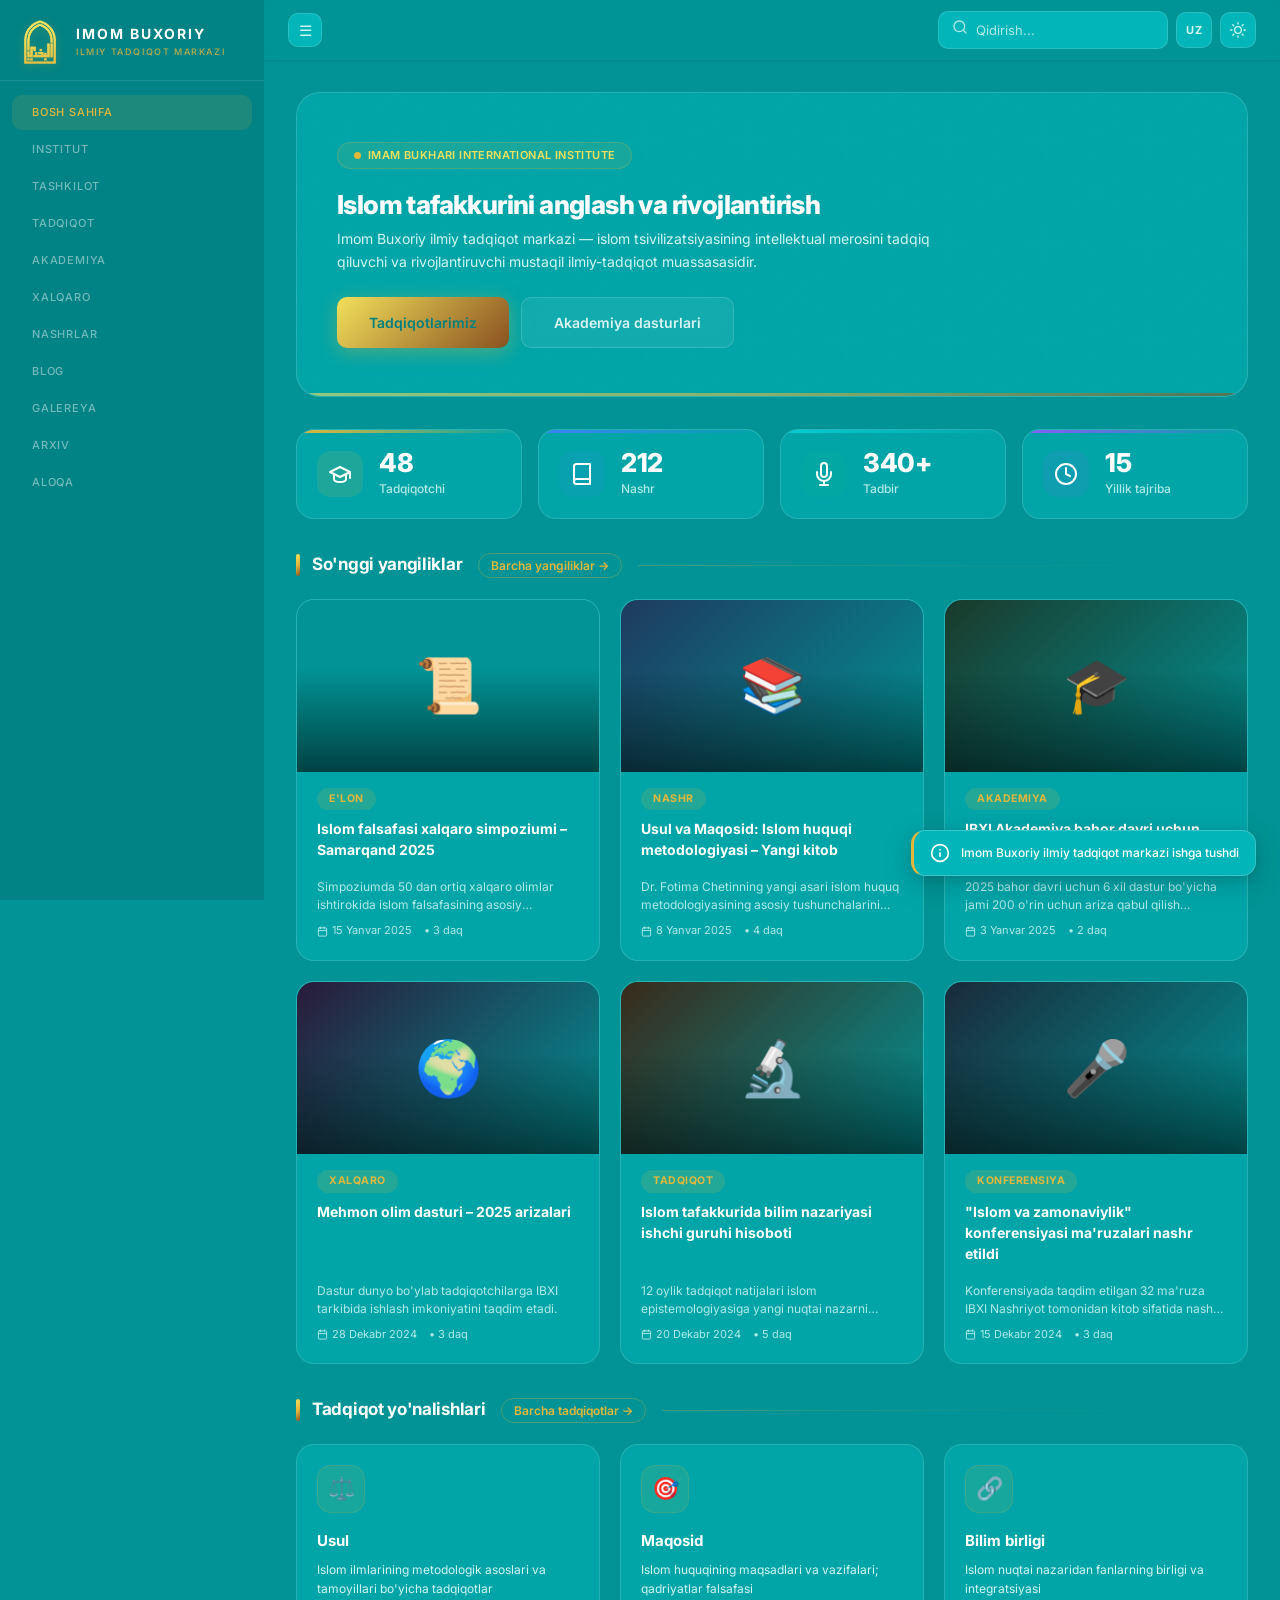
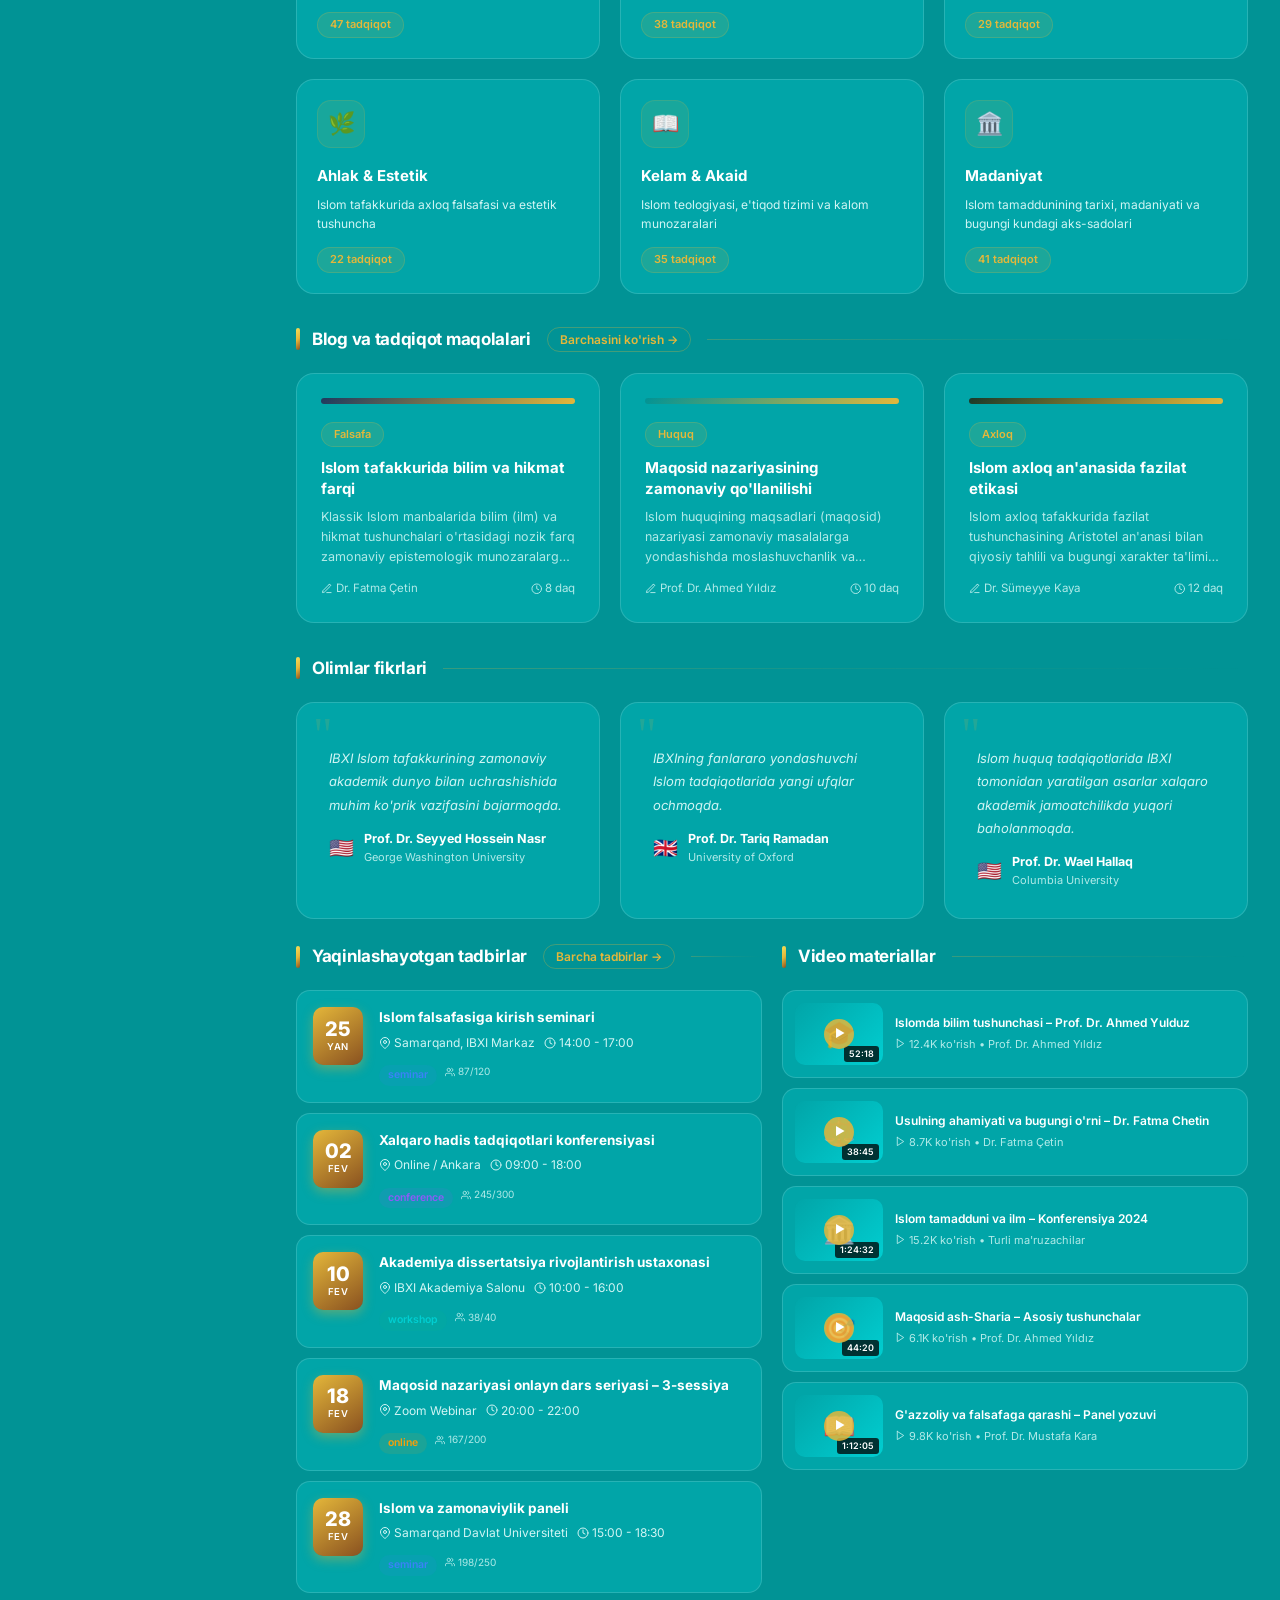
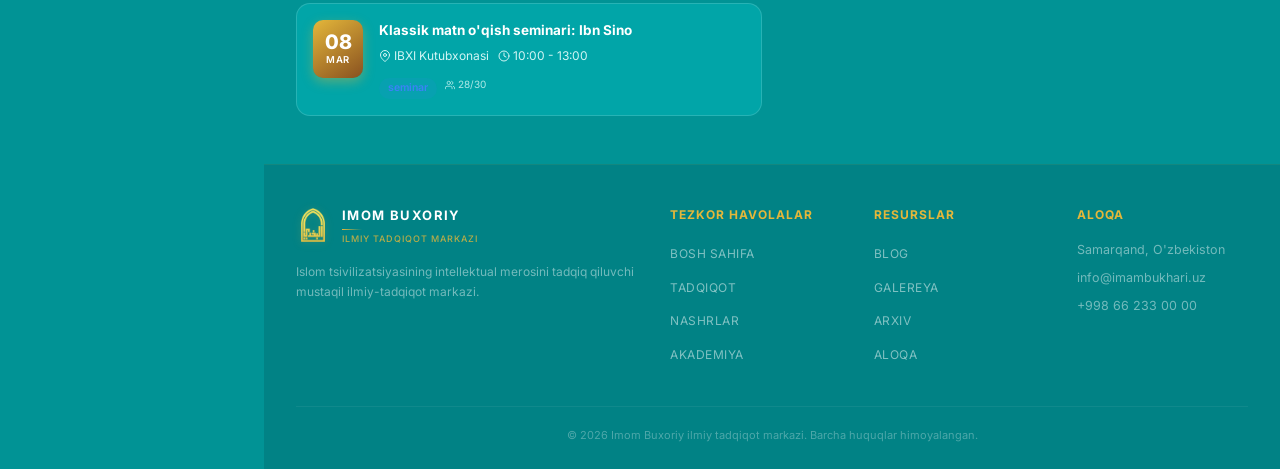
==== commit 1598d638: "Fix browser caching issue with cache-busting version strings for static assets" ====
--- a/index.html
+++ b/index.html
@@ -6,7 +6,7 @@
   <meta name="description" content="Imom Buxoriy ilmiy tadqiqot markazi — islom tsivilizatsiyasining intellektual merosini tadqiq qiluvchi mustaqil ilmiy-tadqiqot muassasasi." />
   <meta name="theme-color" content="#01CED1" />
   <title>Imom Buxoriy ilmiy tadqiqot markazi</title>
-  <link rel="stylesheet" href="assets/css/style.css" />
+  <link rel="stylesheet" href="assets/css/style.css?v=4.1" />
   <link rel="icon" href="data:image/svg+xml,<svg xmlns='http://www.w3.org/2000/svg' viewBox='0 0 100 100'><rect width='100' height='100' rx='20' fill='%2301a5a8'/><text y='72' x='50' text-anchor='middle' font-size='36' font-family='serif' fill='%23e4b73a'>ب</text></svg>" />
 
   <!-- JSON-LD Structured Data -->
@@ -99,9 +99,9 @@
 </div>
 
 <!-- SCRIPTS -->
-<script src="assets/js/data.js"></script>
+<script src="assets/js/data.js?v=4.1"></script>
 <script src="assets/js/sanitize.js"></script>
-<script src="assets/js/app.js"></script>
+<script src="assets/js/app.js?v=4.1"></script>
 
 </body>
 </html>
--- a/assets/css/style.css
+++ b/assets/css/style.css
@@ -19,12 +19,12 @@
   --gold:     #e4b73a;
 
   /* Turquoise palette (brand: #01CED1) */
-  --navy-900: #042222;
-  --navy-800: #083838;
-  --navy-700: #0c4e4e;
-  --navy-600: #01a5a8;
+  --navy-900: #018080;
+  --navy-800: #019090;
+  --navy-700: #01a5a8;
+  --navy-600: #01b8bb;
   --navy-500: #01CED1;
-  --navy:     #0c4e4e;
+  --navy:     #01a5a8;
 
   /* Semantic status colors */
   --color-success: #01CED1;
@@ -107,31 +107,31 @@
    DARK THEME
 --------------------------------------------------------- */
 [data-theme="dark"] {
-  --page-bg:        #061e1e;
-  --surface-1:      #0c3232;
-  --surface-2:      #104040;
-  --surface-3:      #144e4e;
-  --surface-hover:  #185c5c;
-  --surface-active: #1e6c6c;
+  --page-bg:        #019395;
+  --surface-1:      #01a5a8;
+  --surface-2:      #01b5b8;
+  --surface-3:      #01c0c3;
+  --surface-hover:  #01cacD;
+  --surface-active: #20d5d8;
 
   /* WCAG AA-compliant text colors on dark backgrounds */
-  --text-1:   #eaffff;
-  --text-2:   #9ed8d6;
-  --text-3:   #80c4c2;
-  --text-inv: #061e1e;
-
-  --border-1: rgba(1,206,209,.10);
-  --border-2: rgba(1,206,209,.16);
-  --border-3: rgba(1,206,209,.22);
-
-  --sidebar-bg:    #041818;
-  --sidebar-item:  rgba(1,206,209,.08);
-  --topbar-bg:     rgba(6,30,30,.92);
-
-  --glass-bg:      rgba(8,40,40,.80);
-  --glass-border:  rgba(1,206,209,.10);
-
-  --chip-bg:   rgba(228,183,58,.12);
+  --text-1:   #ffffff;
+  --text-2:   #d0f5f4;
+  --text-3:   #b0eae8;
+  --text-inv: #019395;
+
+  --border-1: rgba(255,255,255,.15);
+  --border-2: rgba(255,255,255,.22);
+  --border-3: rgba(255,255,255,.30);
+
+  --sidebar-bg:    #018285;
+  --sidebar-item:  rgba(255,255,255,.10);
+  --topbar-bg:     rgba(1,147,149,.92);
+
+  --glass-bg:      rgba(1,160,165,.80);
+  --glass-border:  rgba(255,255,255,.15);
+
+  --chip-bg:   rgba(228,183,58,.15);
   --chip-text: #e4b73a;
 }
 
